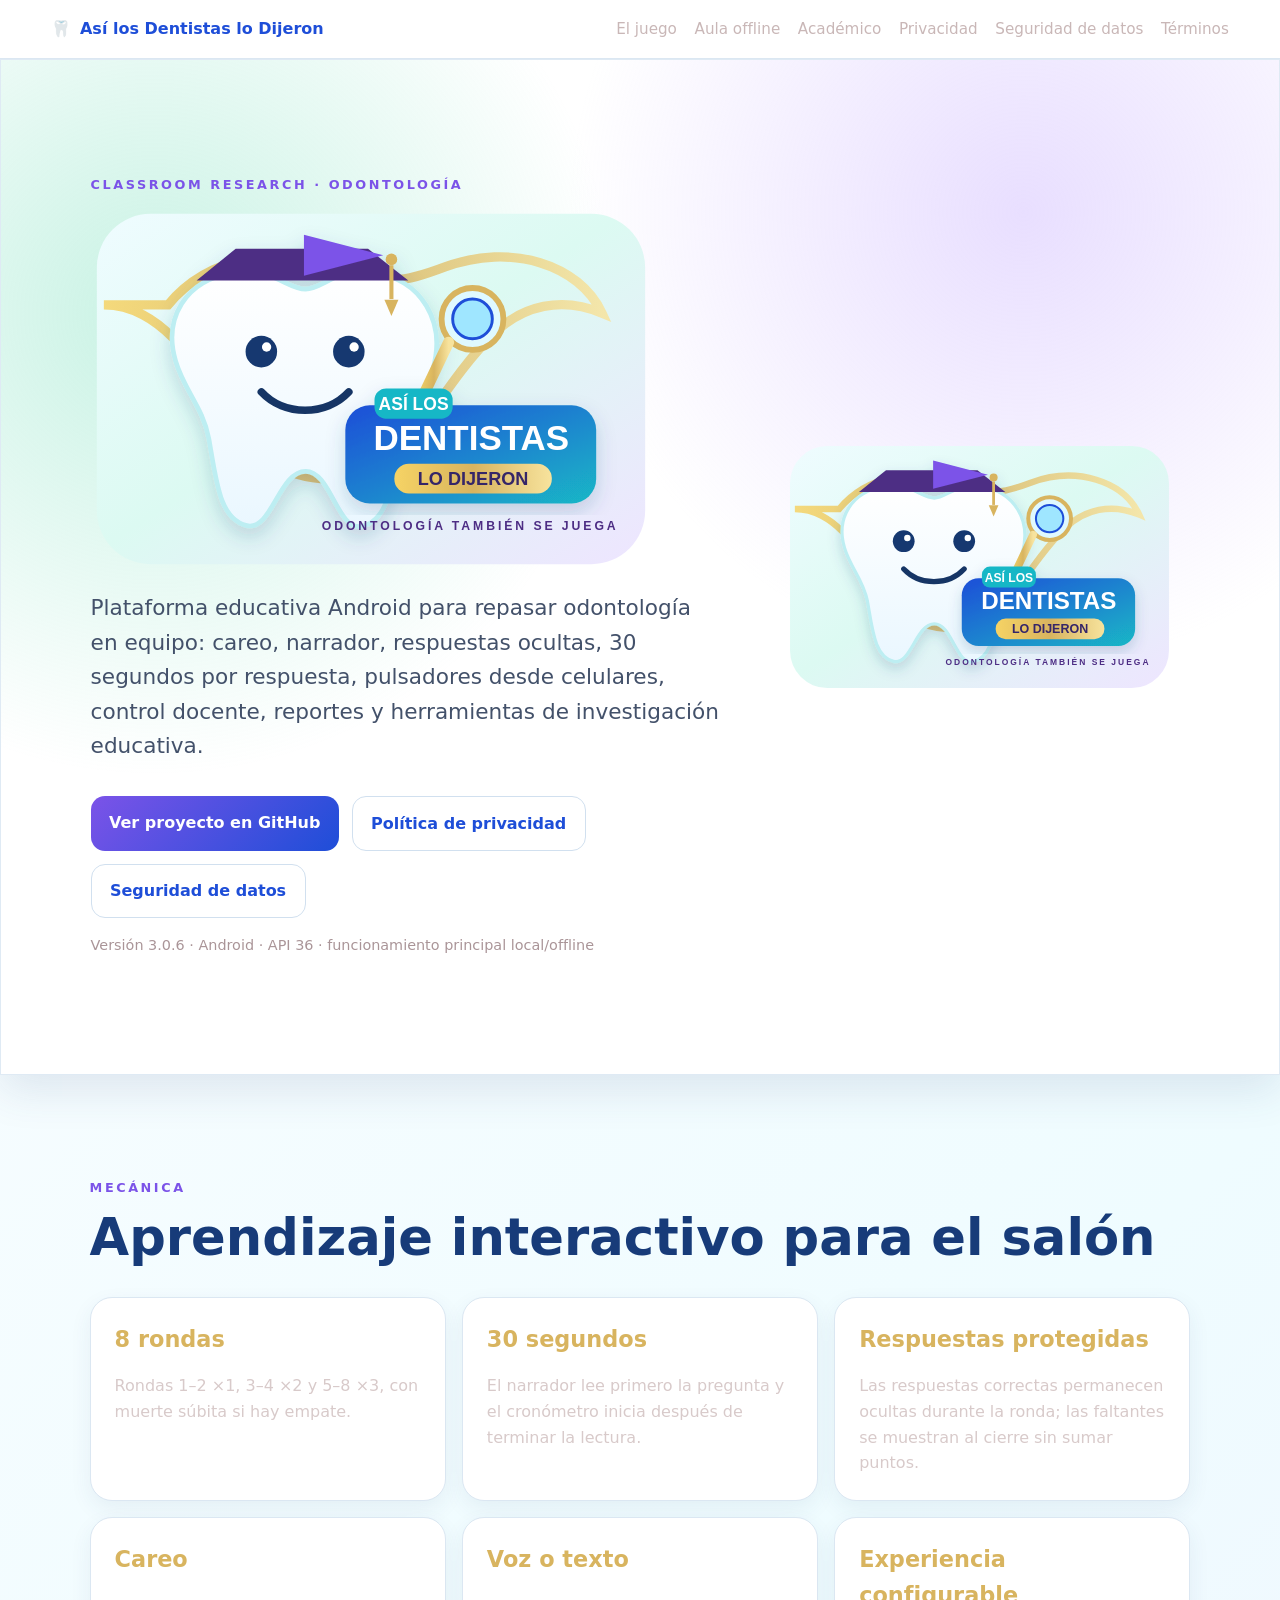
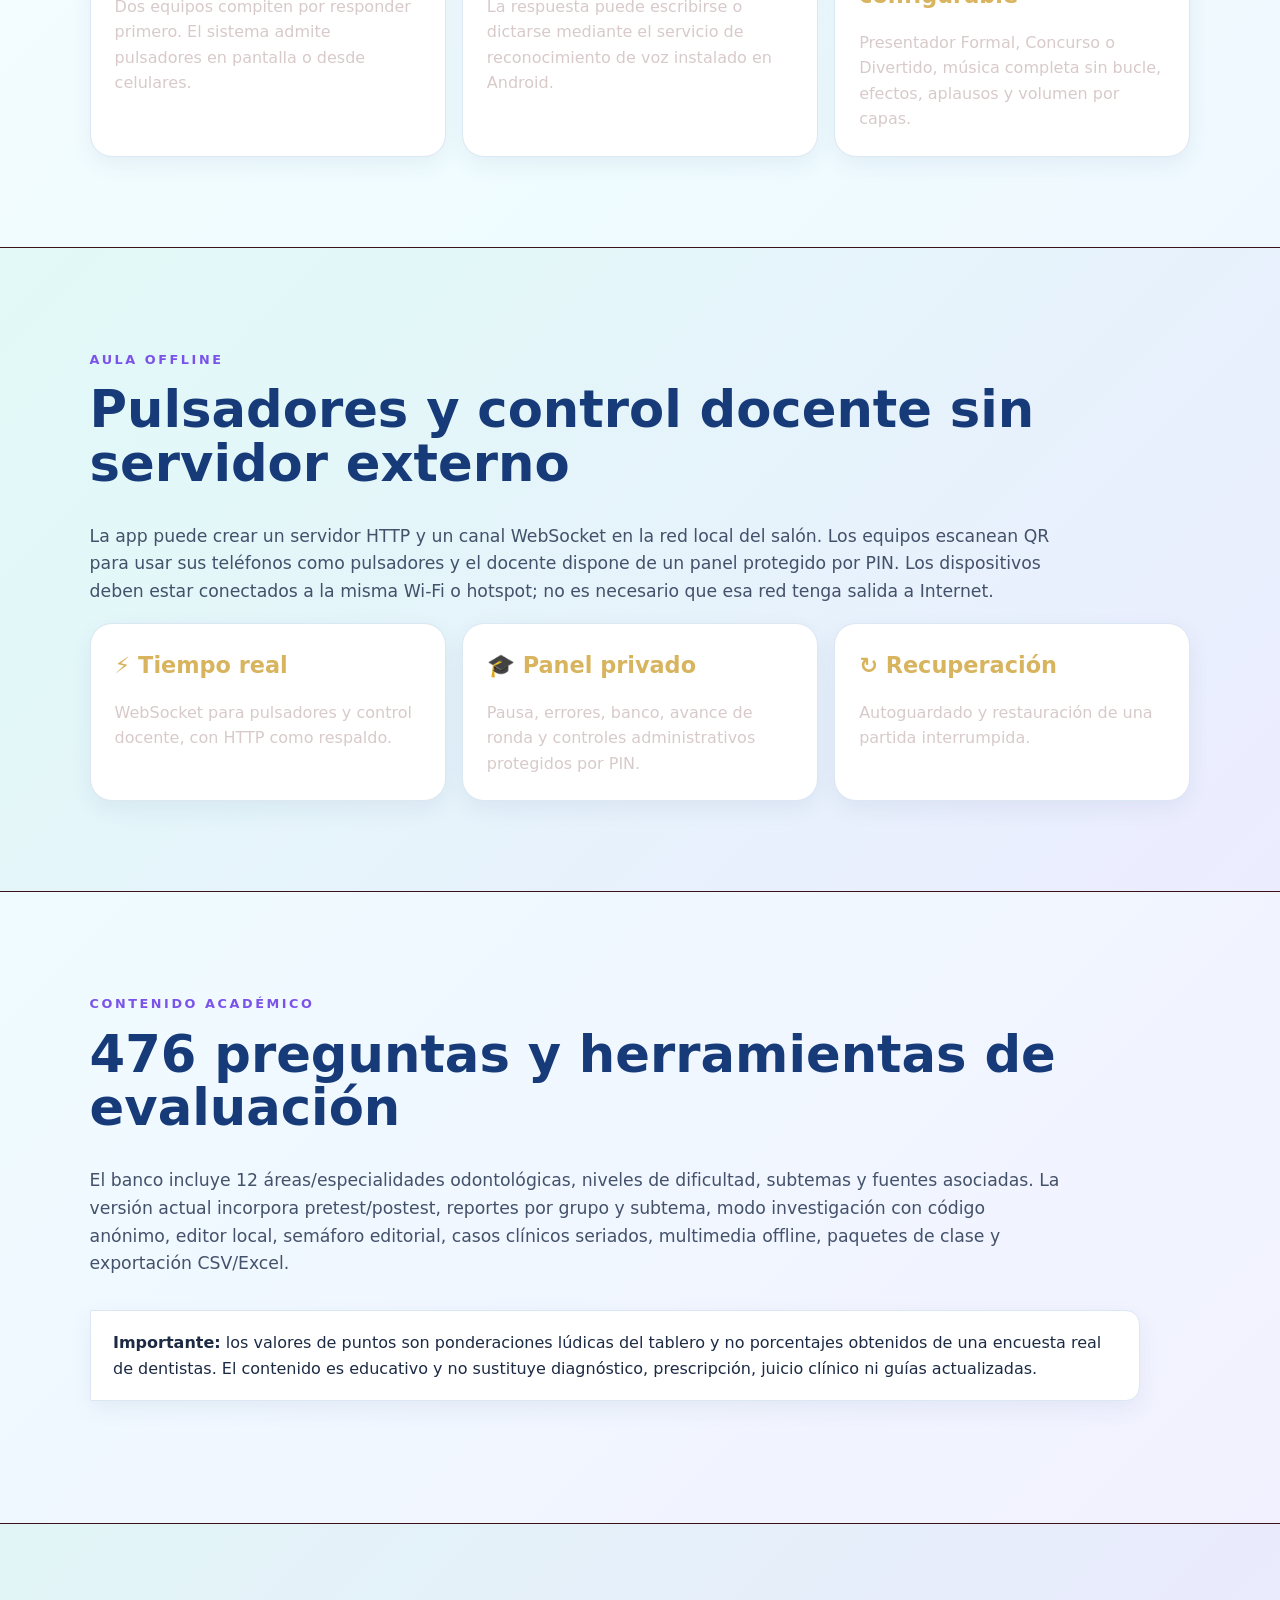
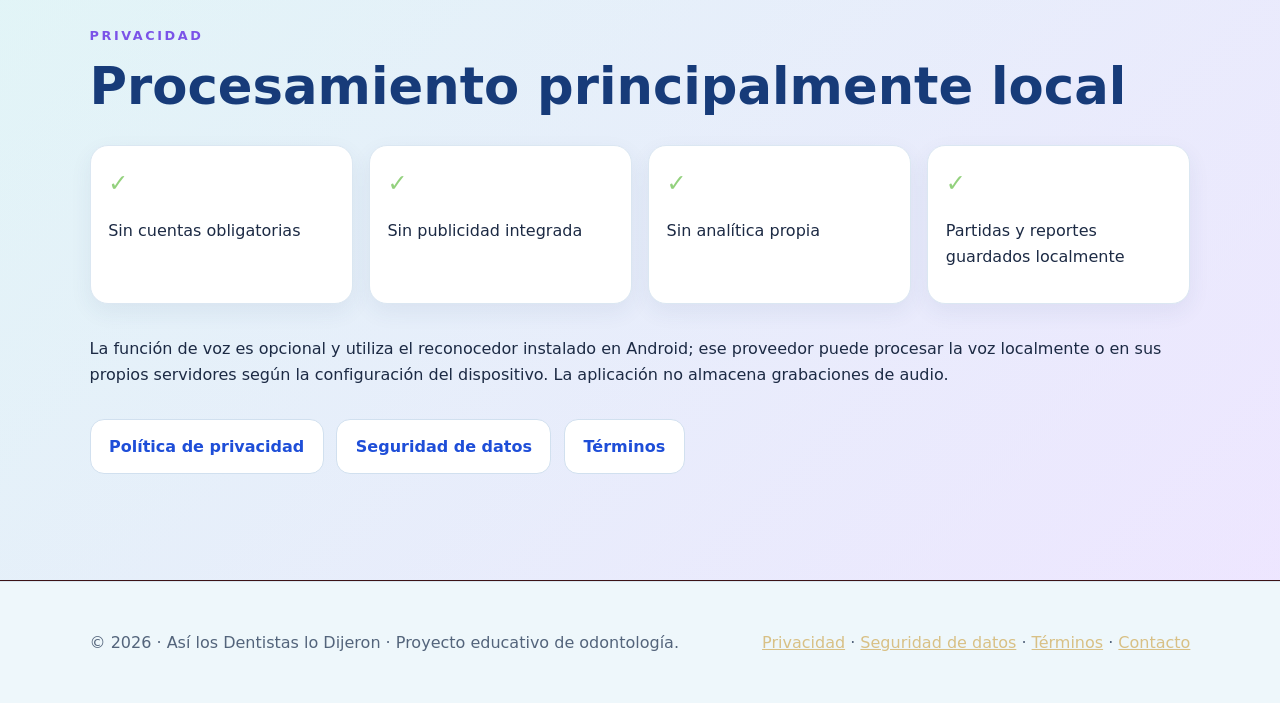
==== docs/index.html @ 207193b0 "Actualiza web a la nueva identidad visual" ====
<!doctype html>
<html lang="es">
<head>
  <meta charset="utf-8">
  <meta name="viewport" content="width=device-width,initial-scale=1">
  <meta name="theme-color" content="#F7FBFF">
  <meta name="description" content="Así los Dentistas lo Dijeron: juego educativo Android de odontología para aula, con careo, pulsadores por celular, voz, reportes y 476 preguntas offline.">
  <title>Así los Dentistas lo Dijeron · Juego educativo de odontología</title>
  <link rel="stylesheet" href="styles.css">
  <link rel="icon" href="brand_logo.svg">
</head>
<body>
<header class="nav">
  <a class="brand" href="./">🦷 <span>Así los Dentistas lo Dijeron</span></a>
  <nav>
    <a href="#juego">El juego</a>
    <a href="#aula">Aula offline</a>
    <a href="#academico">Académico</a>
    <a href="privacy.html">Privacidad</a>
    <a href="data-safety.html">Seguridad de datos</a>
    <a href="terms.html">Términos</a>
  </nav>
</header>
<main>
  <section class="hero">
    <div class="hero-copy">
      <p class="eyebrow">CLASSROOM RESEARCH · ODONTOLOGÍA</p>
      <img src="brand_logo.svg" alt="Así los Dentistas lo Dijeron" style="width:min(560px,92%);height:auto;display:block;margin:0 0 1rem">
      <p class="lead">Plataforma educativa Android para repasar odontología en equipo: careo, narrador, respuestas ocultas, 30 segundos por respuesta, pulsadores desde celulares, control docente, reportes y herramientas de investigación educativa.</p>
      <div class="actions">
        <a class="button primary" href="https://github.com/yomismtz/100-dentistas-dijeron">Ver proyecto en GitHub</a>
        <a class="button" href="privacy.html">Política de privacidad</a>
        <a class="button" href="data-safety.html">Seguridad de datos</a>
      </div>
      <p class="status">Versión 3.0.6 · Android · API 36 · funcionamiento principal local/offline</p>
    </div>
    <div class="hero-art" aria-label="Mascota del juego">
      <img src="brand_logo.svg" alt="Identidad visual de la plataforma" style="width:min(430px,92%);height:auto">
    </div>
  </section>

  <section id="juego" class="section">
    <p class="eyebrow">MECÁNICA</p>
    <h2>Aprendizaje interactivo para el salón</h2>
    <div class="grid three">
      <article class="card"><strong>8 rondas</strong><p>Rondas 1–2 ×1, 3–4 ×2 y 5–8 ×3, con muerte súbita si hay empate.</p></article>
      <article class="card"><strong>30 segundos</strong><p>El narrador lee primero la pregunta y el cronómetro inicia después de terminar la lectura.</p></article>
      <article class="card"><strong>Respuestas protegidas</strong><p>Las respuestas correctas permanecen ocultas durante la ronda; las faltantes se muestran al cierre sin sumar puntos.</p></article>
      <article class="card"><strong>Careo</strong><p>Dos equipos compiten por responder primero. El sistema admite pulsadores en pantalla o desde celulares.</p></article>
      <article class="card"><strong>Voz o texto</strong><p>La respuesta puede escribirse o dictarse mediante el servicio de reconocimiento de voz instalado en Android.</p></article>
      <article class="card"><strong>Experiencia configurable</strong><p>Presentador Formal, Concurso o Divertido, música completa sin bucle, efectos, aplausos y volumen por capas.</p></article>
    </div>
  </section>

  <section id="aula" class="section alt">
    <p class="eyebrow">AULA OFFLINE</p>
    <h2>Pulsadores y control docente sin servidor externo</h2>
    <p class="wide">La app puede crear un servidor HTTP y un canal WebSocket en la red local del salón. Los equipos escanean QR para usar sus teléfonos como pulsadores y el docente dispone de un panel protegido por PIN. Los dispositivos deben estar conectados a la misma Wi‑Fi o hotspot; no es necesario que esa red tenga salida a Internet.</p>
    <div class="grid three">
      <article class="card"><strong>⚡ Tiempo real</strong><p>WebSocket para pulsadores y control docente, con HTTP como respaldo.</p></article>
      <article class="card"><strong>🎓 Panel privado</strong><p>Pausa, errores, banco, avance de ronda y controles administrativos protegidos por PIN.</p></article>
      <article class="card"><strong>↻ Recuperación</strong><p>Autoguardado y restauración de una partida interrumpida.</p></article>
    </div>
  </section>

  <section id="academico" class="section">
    <p class="eyebrow">CONTENIDO ACADÉMICO</p>
    <h2>476 preguntas y herramientas de evaluación</h2>
    <p class="wide">El banco incluye 12 áreas/especialidades odontológicas, niveles de dificultad, subtemas y fuentes asociadas. La versión actual incorpora pretest/postest, reportes por grupo y subtema, modo investigación con código anónimo, editor local, semáforo editorial, casos clínicos seriados, multimedia offline, paquetes de clase y exportación CSV/Excel.</p>
    <div class="notice"><strong>Importante:</strong> los valores de puntos son ponderaciones lúdicas del tablero y no porcentajes obtenidos de una encuesta real de dentistas. El contenido es educativo y no sustituye diagnóstico, prescripción, juicio clínico ni guías actualizadas.</div>
  </section>

  <section class="section alt">
    <p class="eyebrow">PRIVACIDAD</p>
    <h2>Procesamiento principalmente local</h2>
    <div class="privacy-summary">
      <div><span>✓</span><p>Sin cuentas obligatorias</p></div>
      <div><span>✓</span><p>Sin publicidad integrada</p></div>
      <div><span>✓</span><p>Sin analítica propia</p></div>
      <div><span>✓</span><p>Partidas y reportes guardados localmente</p></div>
    </div>
    <p>La función de voz es opcional y utiliza el reconocedor instalado en Android; ese proveedor puede procesar la voz localmente o en sus propios servidores según la configuración del dispositivo. La aplicación no almacena grabaciones de audio.</p>
    <div class="actions"><a class="button" href="privacy.html">Política de privacidad</a><a class="button" href="data-safety.html">Seguridad de datos</a><a class="button" href="terms.html">Términos</a></div>
  </section>
</main>
<footer>
  <p>© 2026 · Así los Dentistas lo Dijeron · Proyecto educativo de odontología.</p>
  <p><a href="privacy.html">Privacidad</a> · <a href="data-safety.html">Seguridad de datos</a> · <a href="terms.html">Términos</a> · <a href="https://github.com/yomismtz/100-dentistas-dijeron/issues">Contacto</a></p>
</footer>
</body>
</html>
---- docs/styles.css ----
:root{--bg:#0b0305;--panel:#180609;--panel2:#22090d;--red:#b7191f;--gold:#e9c16b;--cream:#fff3d0;--muted:#c9b7b7;--line:#5e252c;--green:#93d17d}*{box-sizing:border-box}html{scroll-behavior:smooth}body{margin:0;font-family:Inter,ui-sans-serif,system-ui,-apple-system,BlinkMacSystemFont,"Segoe UI",sans-serif;background:radial-gradient(circle at 70% 10%,#2a080d 0,#0b0305 36%,#080203 100%);color:#fff;line-height:1.6}a{color:inherit}.nav{position:sticky;top:0;z-index:20;display:flex;align-items:center;justify-content:space-between;gap:1rem;padding:1rem clamp(1rem,4vw,4rem);background:#0b0305e8;border-bottom:1px solid #3d151b;backdrop-filter:blur(14px)}.brand{text-decoration:none;font-weight:900;display:flex;gap:.55rem;align-items:center}.nav nav{display:flex;gap:1.1rem;flex-wrap:wrap}.nav nav a{text-decoration:none;color:var(--muted);font-size:.95rem}.nav nav a:hover{color:#fff}.hero{min-height:76vh;display:grid;grid-template-columns:minmax(0,1.2fr) minmax(300px,.8fr);align-items:center;gap:3rem;padding:clamp(3rem,8vw,7rem) clamp(1rem,7vw,7rem)}.eyebrow{font-size:.8rem;font-weight:900;letter-spacing:.2em;color:var(--gold);text-transform:uppercase}.hero h1{font-size:clamp(3.2rem,8vw,7.5rem);line-height:.9;margin:.3rem 0 1.5rem;letter-spacing:-.06em}.hero h1 span{color:var(--gold)}.lead{max-width:760px;font-size:clamp(1.05rem,2vw,1.35rem);color:#e6dcdc}.actions{display:flex;flex-wrap:wrap;gap:.8rem;margin:2rem 0 1rem}.button{display:inline-block;text-decoration:none;border:1px solid #7a3b42;border-radius:999px;padding:.85rem 1.15rem;background:#1b080b;font-weight:800}.button.primary{background:linear-gradient(135deg,#ca1f27,#7f0910);border-color:#ec8b8f}.status{color:#aa9598;font-size:.9rem}.hero-art{display:flex;justify-content:center}.tooth-stage{position:relative;width:min(360px,72vw);aspect-ratio:1;border:3px solid #e8c575;border-radius:36% 36% 44% 44%;background:radial-gradient(circle at 50% 28%,#8b1019 0,#3b090e 42%,#100305 78%);box-shadow:0 0 70px #7b111d99,inset 0 0 35px #f2c36533;display:grid;place-items:center}.tooth{font-size:clamp(8rem,18vw,13rem);filter:drop-shadow(0 12px 15px #000)}.mic{position:absolute;right:12%;bottom:20%;font-size:4rem;transform:rotate(-18deg)}.badge{position:absolute;left:8%;top:8%;width:70px;height:70px;border-radius:50%;display:grid;place-items:center;background:var(--gold);color:#5e080c;font-size:1.6rem;font-weight:950;box-shadow:0 0 18px #f6d98e}.section{padding:clamp(4rem,7vw,7rem) clamp(1rem,7vw,7rem);max-width:1500px;margin:auto}.section.alt{max-width:none;background:#120407;border-block:1px solid #3b1217}.section h2{font-size:clamp(2rem,4vw,4rem);line-height:1.05;margin:.5rem 0 2rem}.grid{display:grid;gap:1rem}.grid.three{grid-template-columns:repeat(3,minmax(0,1fr))}.card{padding:1.5rem;border:1px solid var(--line);border-radius:22px;background:linear-gradient(180deg,#1b070a,#100406);box-shadow:0 16px 40px #0003}.card strong{display:block;color:var(--gold);font-size:1.4rem}.card p{color:#d8caca;margin-bottom:0}.wide{max-width:980px;color:#dfd2d2;font-size:1.08rem}.notice{margin:2rem 0;padding:1.2rem 1.4rem;border-left:4px solid var(--gold);background:#241014;border-radius:0 14px 14px 0;max-width:1050px}.text-link{font-weight:800;color:var(--gold)}.privacy-summary{display:grid;grid-template-columns:repeat(4,minmax(0,1fr));gap:1rem;margin:2rem 0}.privacy-summary div{border:1px solid #31592a;background:#0e180d;border-radius:18px;padding:1.1rem}.privacy-summary span{color:var(--green);font-size:1.5rem;font-weight:900}.policy{max-width:920px;margin:auto;padding:4rem 1.2rem 7rem}.policy h1{font-size:clamp(2.6rem,6vw,5rem);line-height:1}.policy h2{margin-top:2.4rem;color:var(--gold)}.policy p,.policy li{color:#dfd2d2}.policy .meta{color:#a99094}.policy code{background:#2b1115;padding:.15rem .4rem;border-radius:6px}.callout{padding:1rem 1.2rem;background:#231015;border:1px solid #62303a;border-radius:14px}footer{padding:2rem clamp(1rem,7vw,7rem);border-top:1px solid #351017;color:#a99397;display:flex;justify-content:space-between;gap:1rem;flex-wrap:wrap}footer a{color:#d8c085}@media(max-width:900px){.hero{grid-template-columns:1fr}.hero-art{order:-1}.grid.three{grid-template-columns:1fr 1fr}.privacy-summary{grid-template-columns:1fr 1fr}.nav{align-items:flex-start}.nav nav{display:none}}@media(max-width:600px){.grid.three,.privacy-summary{grid-template-columns:1fr}.hero{padding-top:2rem}.tooth-stage{width:240px}.tooth{font-size:8rem}.mic{font-size:2.8rem}.badge{width:58px;height:58px;font-size:1.3rem}}


/* 3.0.6 brand refresh */
:root{--blue:#1E4ED8;--turq:#19B7C6;--mint:#86E3C3;--purple:#7B53E8;--violet:#4D2D84;--lilac:#CDB7FF;--gold:#D8B45F;--ink:#1C2A44;--bg:#F7FBFF}
body{background:linear-gradient(135deg,#fbfdff,#effcff 46%,#f3edff);color:var(--ink)}
.nav{background:rgba(255,255,255,.94)!important;border-bottom:1px solid #dbe7f2!important;backdrop-filter:blur(10px)}
.brand{color:var(--blue)!important}.hero{background:radial-gradient(circle at 80% 15%,rgba(205,183,255,.45),transparent 34%),radial-gradient(circle at 12% 25%,rgba(134,227,195,.45),transparent 34%),#fff!important;border:1px solid #dfeaf4!important;box-shadow:0 16px 40px rgba(48,76,120,.12)!important}
.eyebrow{color:var(--purple)!important}.hero h1,.section h2,.policy h1,.policy h2{color:#173b79!important}
.hero h1 span{color:var(--turq)!important}.lead,.wide,.policy p,.policy li{color:#43516a!important}
.button.primary{background:linear-gradient(135deg,var(--purple),var(--blue))!important;color:#fff!important;border:0!important}
.button{background:#fff!important;color:var(--blue)!important;border:1px solid #d1e0ef!important;border-radius:14px!important}
.card,.notice,.callout,.privacy-summary>div{background:#fff!important;color:var(--ink)!important;border:1px solid #dbe7f2!important;box-shadow:0 8px 22px rgba(44,72,110,.07)!important}
.alt{background:linear-gradient(135deg,rgba(134,227,195,.14),rgba(205,183,255,.14))!important}
footer{background:#eef7fb!important;color:#53647b!important;border-top:1px solid #d9e6ef!important}
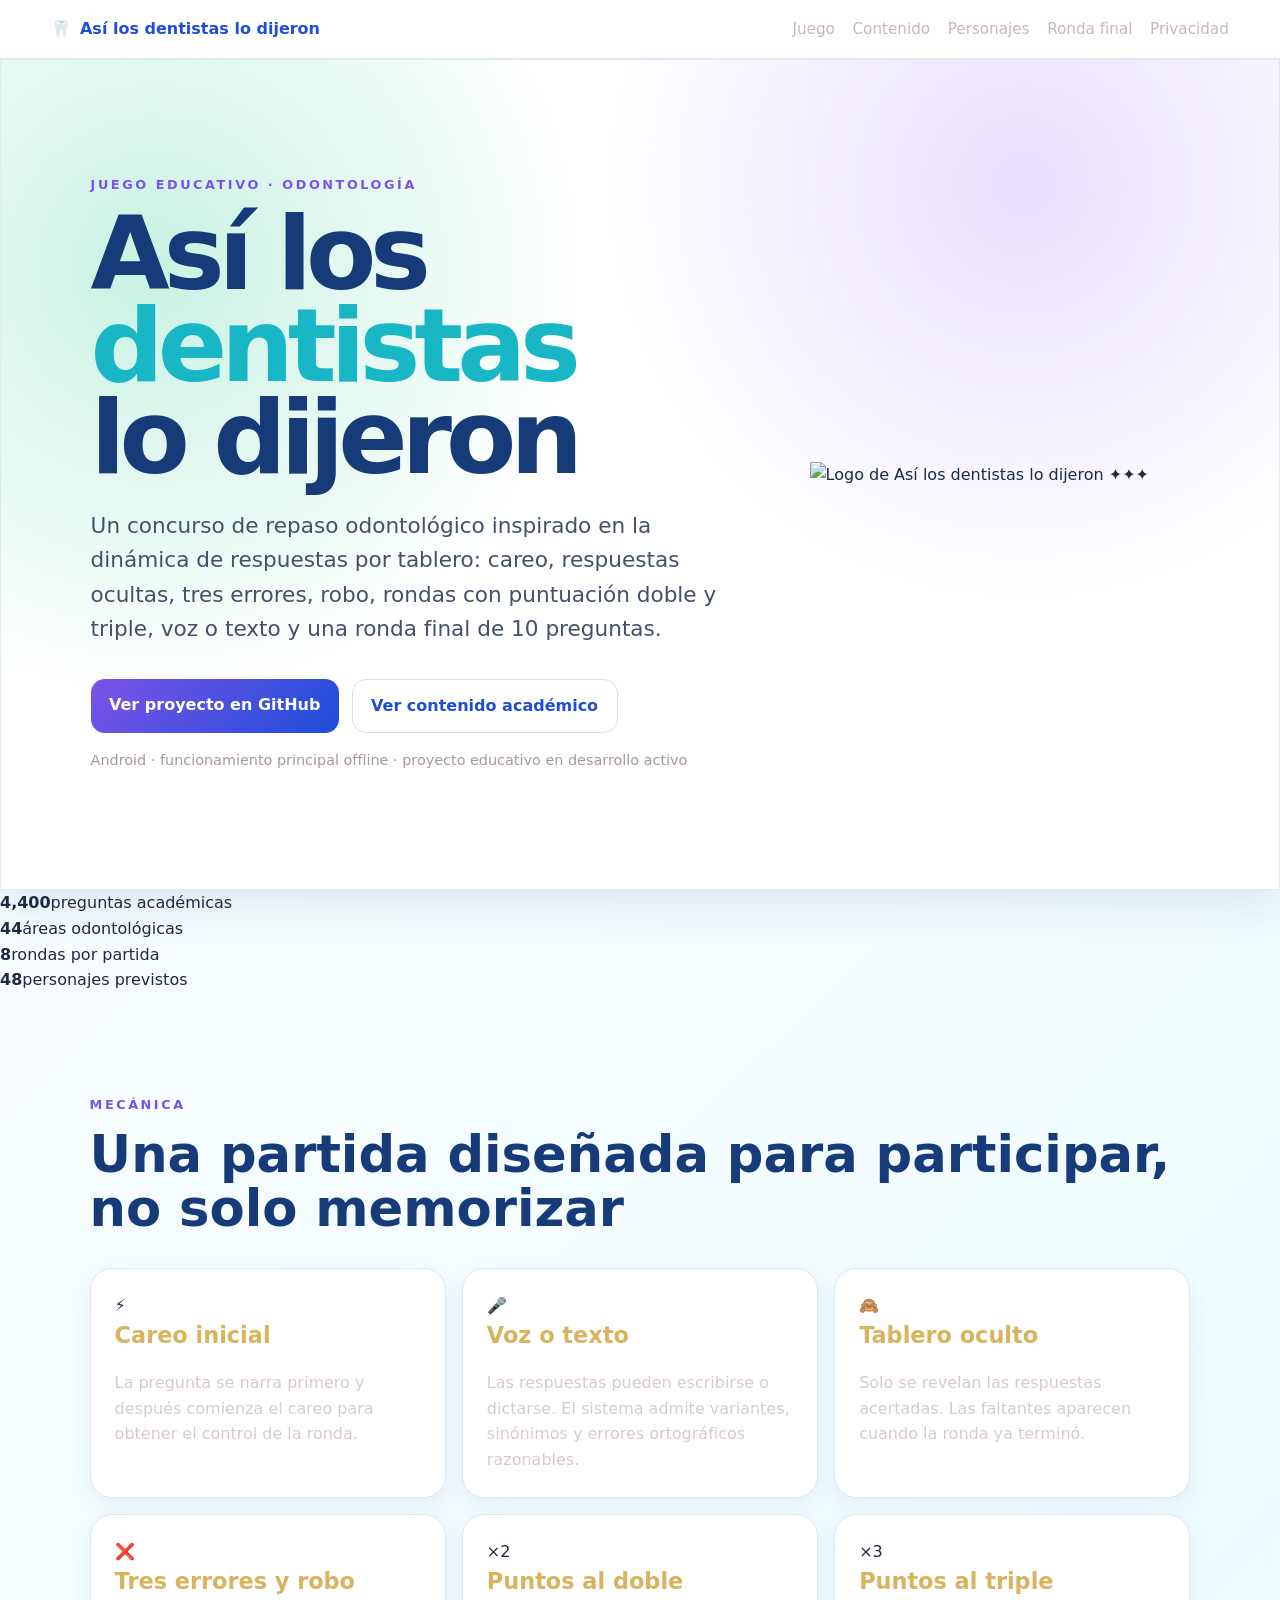
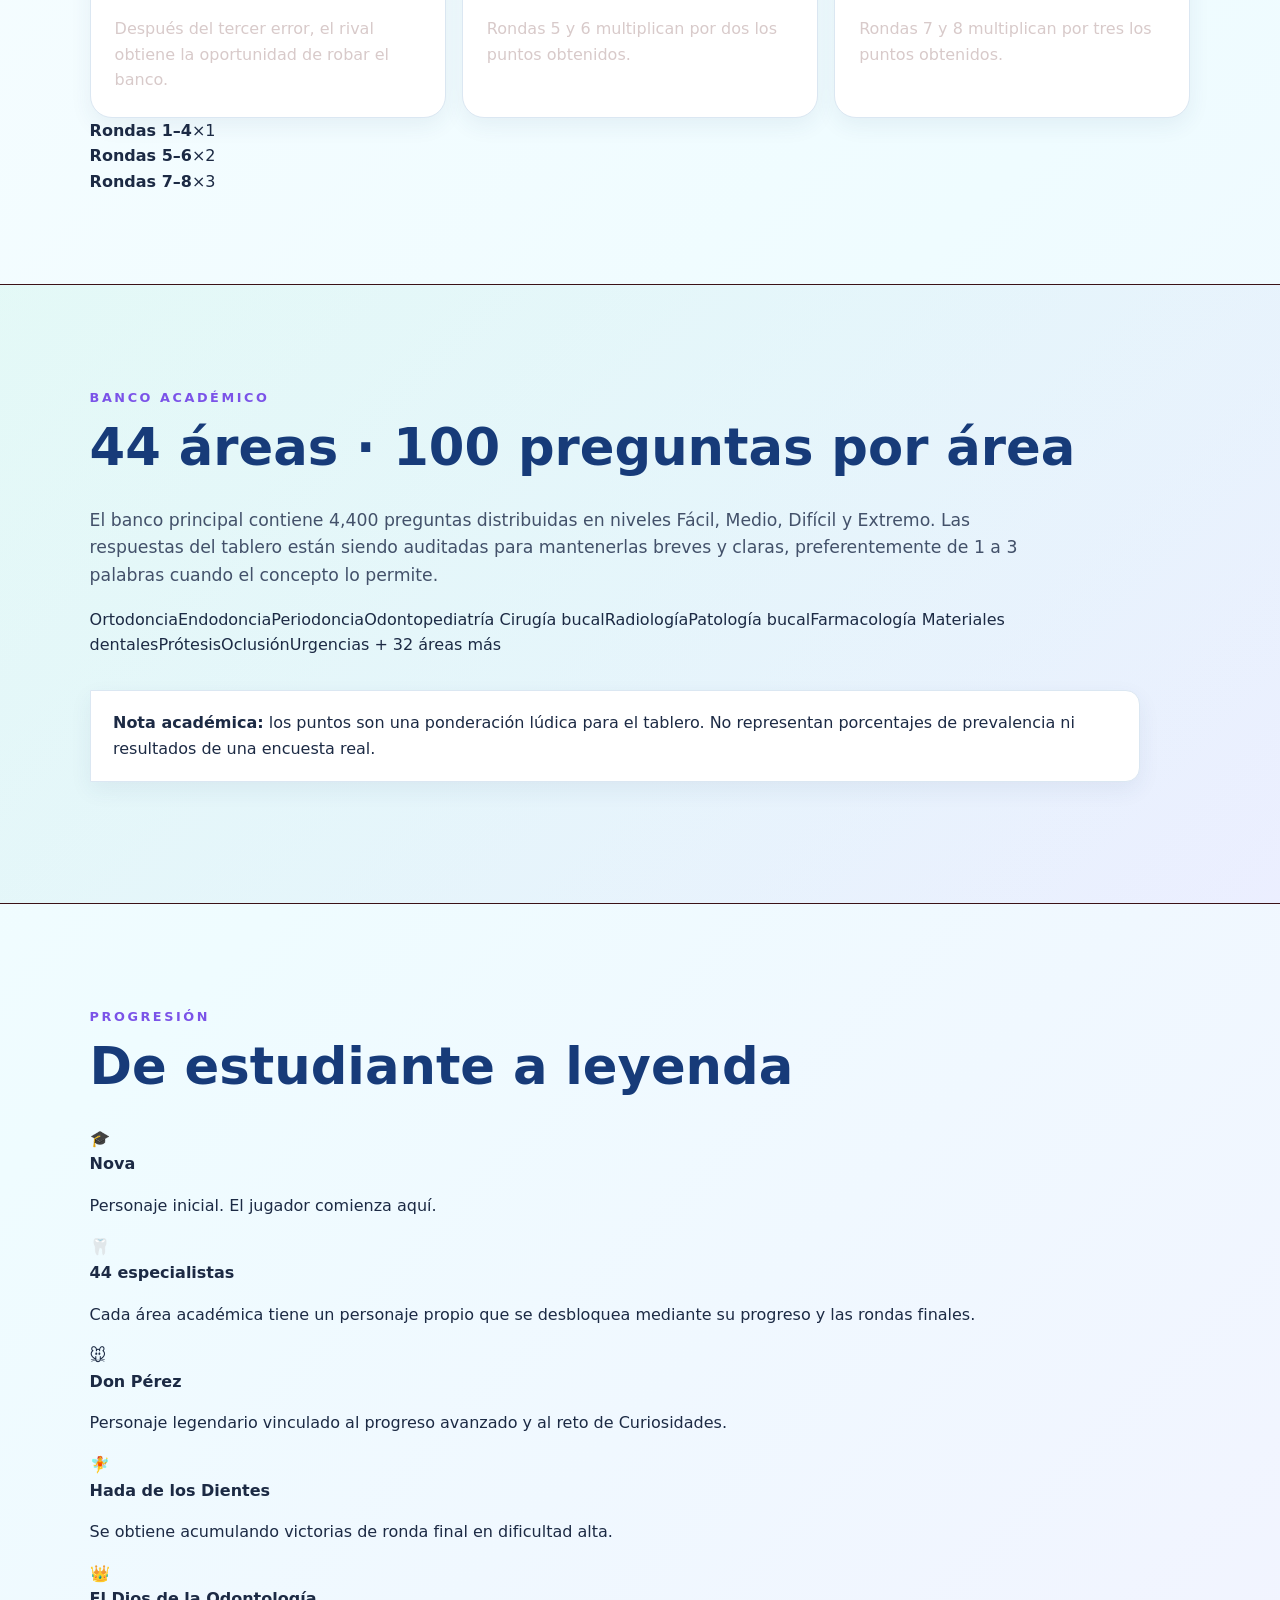
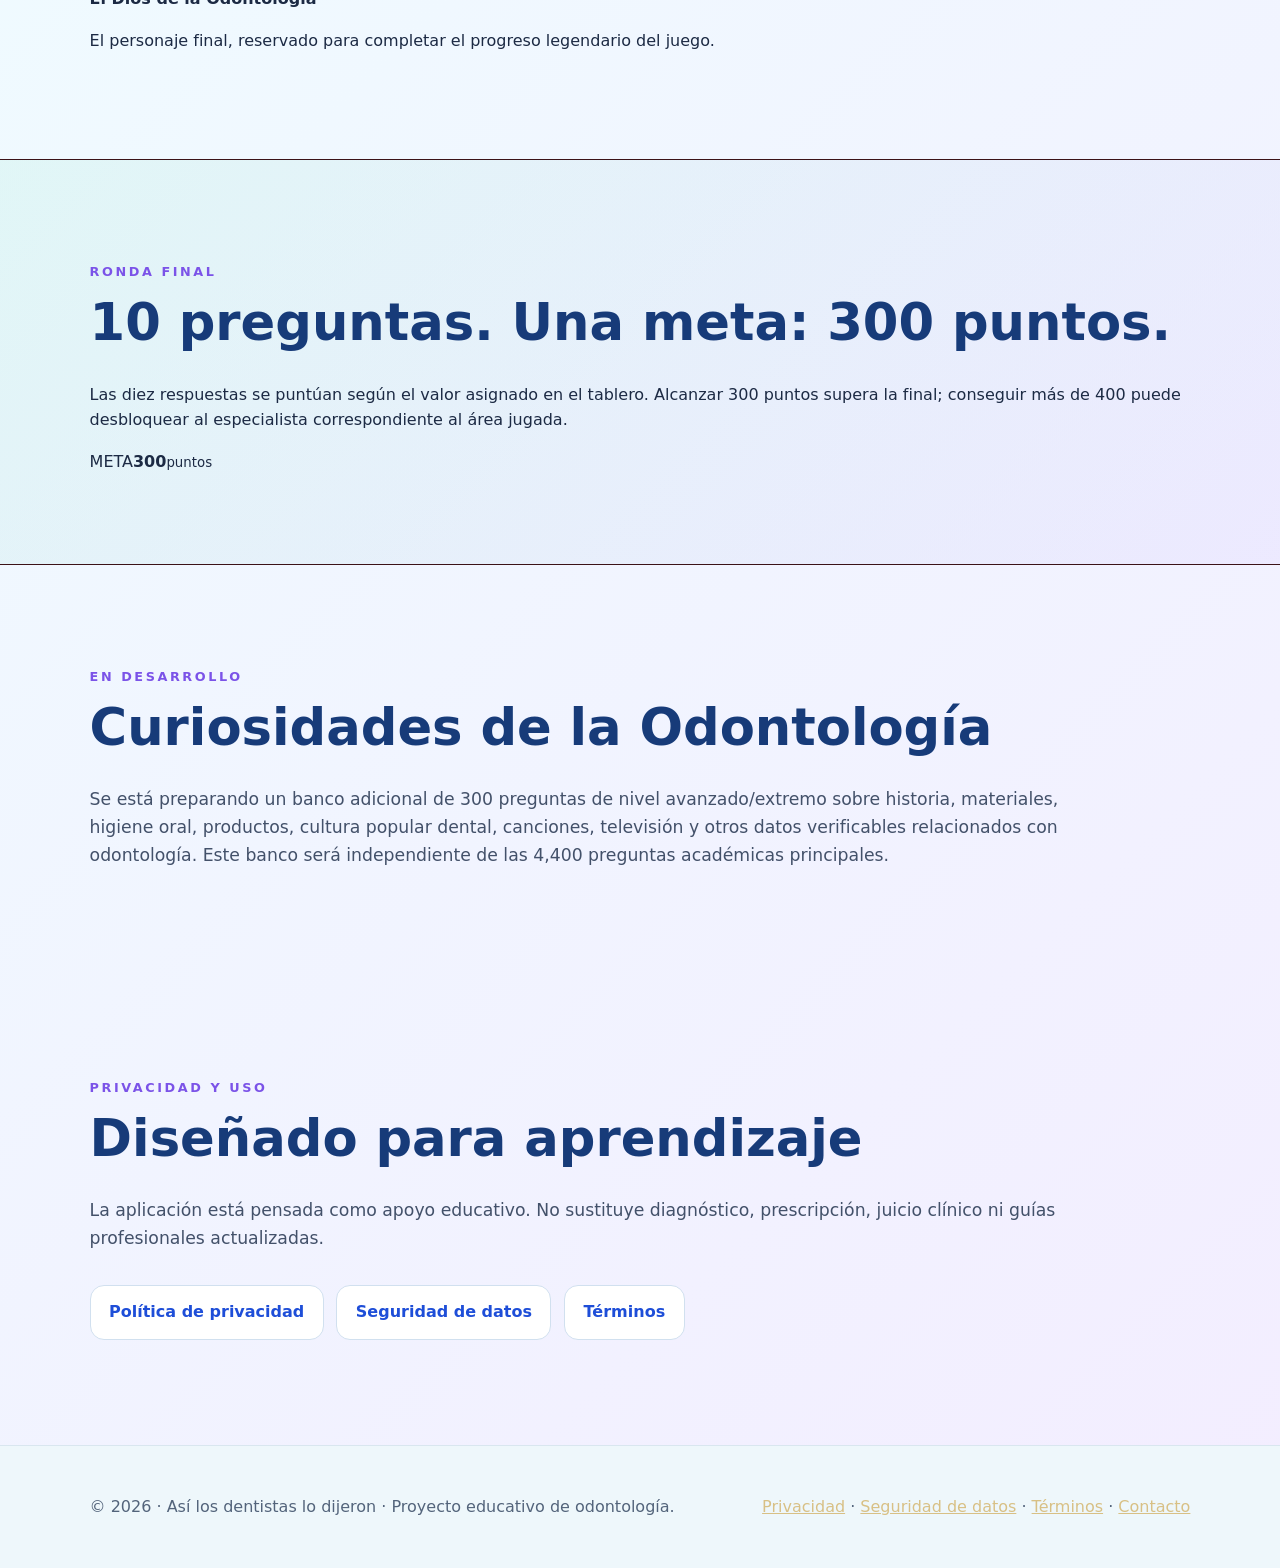
==== commit d172dbec: "Renueva página web con información actual del juego" ====
--- a/docs/index.html
+++ b/docs/index.html
@@ -3,88 +3,125 @@
 <head>
   <meta charset="utf-8">
   <meta name="viewport" content="width=device-width,initial-scale=1">
-  <meta name="theme-color" content="#F7FBFF">
-  <meta name="description" content="Así los Dentistas lo Dijeron: juego educativo Android de odontología para aula, con careo, pulsadores por celular, voz, reportes y 476 preguntas offline.">
-  <title>Así los Dentistas lo Dijeron · Juego educativo de odontología</title>
+  <meta name="theme-color" content="#071a33">
+  <meta name="description" content="Así los dentistas lo dijeron: juego educativo de odontología con 4,400 preguntas académicas, 44 áreas, careo, voz, rondas dobles y triples, ronda final y personajes desbloqueables.">
+  <title>Así los dentistas lo dijeron · Juego educativo de odontología</title>
   <link rel="stylesheet" href="styles.css">
-  <link rel="icon" href="brand_logo.svg">
+  <link rel="icon" href="data:image/svg+xml,<svg xmlns='http://www.w3.org/2000/svg' viewBox='0 0 100 100'><text y='.9em' font-size='90'>🦷</text></svg>">
 </head>
 <body>
 <header class="nav">
-  <a class="brand" href="./">🦷 <span>Así los Dentistas lo Dijeron</span></a>
-  <nav>
-    <a href="#juego">El juego</a>
-    <a href="#aula">Aula offline</a>
-    <a href="#academico">Académico</a>
+  <a class="brand" href="./"><span class="brand-mark">🦷</span><span>Así los dentistas lo dijeron</span></a>
+  <nav aria-label="Navegación principal">
+    <a href="#juego">Juego</a>
+    <a href="#contenido">Contenido</a>
+    <a href="#personajes">Personajes</a>
+    <a href="#final">Ronda final</a>
     <a href="privacy.html">Privacidad</a>
-    <a href="data-safety.html">Seguridad de datos</a>
-    <a href="terms.html">Términos</a>
   </nav>
 </header>
+
 <main>
   <section class="hero">
     <div class="hero-copy">
-      <p class="eyebrow">CLASSROOM RESEARCH · ODONTOLOGÍA</p>
-      <img src="brand_logo.svg" alt="Así los Dentistas lo Dijeron" style="width:min(560px,92%);height:auto;display:block;margin:0 0 1rem">
-      <p class="lead">Plataforma educativa Android para repasar odontología en equipo: careo, narrador, respuestas ocultas, 30 segundos por respuesta, pulsadores desde celulares, control docente, reportes y herramientas de investigación educativa.</p>
+      <p class="eyebrow">JUEGO EDUCATIVO · ODONTOLOGÍA</p>
+      <h1>Así los <span>dentistas</span><br>lo dijeron</h1>
+      <p class="lead">Un concurso de repaso odontológico inspirado en la dinámica de respuestas por tablero: careo, respuestas ocultas, tres errores, robo, rondas con puntuación doble y triple, voz o texto y una ronda final de 10 preguntas.</p>
       <div class="actions">
         <a class="button primary" href="https://github.com/yomismtz/100-dentistas-dijeron">Ver proyecto en GitHub</a>
-        <a class="button" href="privacy.html">Política de privacidad</a>
-        <a class="button" href="data-safety.html">Seguridad de datos</a>
+        <a class="button" href="#contenido">Ver contenido académico</a>
       </div>
-      <p class="status">Versión 3.0.6 · Android · API 36 · funcionamiento principal local/offline</p>
+      <p class="status">Android · funcionamiento principal offline · proyecto educativo en desarrollo activo</p>
     </div>
-    <div class="hero-art" aria-label="Mascota del juego">
-      <img src="brand_logo.svg" alt="Identidad visual de la plataforma" style="width:min(430px,92%);height:auto">
+    <div class="hero-art" aria-label="Identidad visual del juego">
+      <div class="logo-shell">
+        <img src="https://raw.githubusercontent.com/yomismtz/100-dentistas-dijeron/main/app/src/main/assets/logo_app.webp" alt="Logo de Así los dentistas lo dijeron">
+        <span class="spark s1">✦</span><span class="spark s2">✦</span><span class="spark s3">✦</span>
+      </div>
     </div>
+  </section>
+
+  <section class="stats" aria-label="Resumen del juego">
+    <article><strong>4,400</strong><span>preguntas académicas</span></article>
+    <article><strong>44</strong><span>áreas odontológicas</span></article>
+    <article><strong>8</strong><span>rondas por partida</span></article>
+    <article><strong>48</strong><span>personajes previstos</span></article>
   </section>
 
   <section id="juego" class="section">
     <p class="eyebrow">MECÁNICA</p>
-    <h2>Aprendizaje interactivo para el salón</h2>
+    <h2>Una partida diseñada para participar, no solo memorizar</h2>
     <div class="grid three">
-      <article class="card"><strong>8 rondas</strong><p>Rondas 1–2 ×1, 3–4 ×2 y 5–8 ×3, con muerte súbita si hay empate.</p></article>
-      <article class="card"><strong>30 segundos</strong><p>El narrador lee primero la pregunta y el cronómetro inicia después de terminar la lectura.</p></article>
-      <article class="card"><strong>Respuestas protegidas</strong><p>Las respuestas correctas permanecen ocultas durante la ronda; las faltantes se muestran al cierre sin sumar puntos.</p></article>
-      <article class="card"><strong>Careo</strong><p>Dos equipos compiten por responder primero. El sistema admite pulsadores en pantalla o desde celulares.</p></article>
-      <article class="card"><strong>Voz o texto</strong><p>La respuesta puede escribirse o dictarse mediante el servicio de reconocimiento de voz instalado en Android.</p></article>
-      <article class="card"><strong>Experiencia configurable</strong><p>Presentador Formal, Concurso o Divertido, música completa sin bucle, efectos, aplausos y volumen por capas.</p></article>
+      <article class="card"><span class="icon">⚡</span><strong>Careo inicial</strong><p>La pregunta se narra primero y después comienza el careo para obtener el control de la ronda.</p></article>
+      <article class="card"><span class="icon">🎤</span><strong>Voz o texto</strong><p>Las respuestas pueden escribirse o dictarse. El sistema admite variantes, sinónimos y errores ortográficos razonables.</p></article>
+      <article class="card"><span class="icon">🙈</span><strong>Tablero oculto</strong><p>Solo se revelan las respuestas acertadas. Las faltantes aparecen cuando la ronda ya terminó.</p></article>
+      <article class="card"><span class="icon">❌</span><strong>Tres errores y robo</strong><p>Después del tercer error, el rival obtiene la oportunidad de robar el banco.</p></article>
+      <article class="card"><span class="icon">×2</span><strong>Puntos al doble</strong><p>Rondas 5 y 6 multiplican por dos los puntos obtenidos.</p></article>
+      <article class="card"><span class="icon">×3</span><strong>Puntos al triple</strong><p>Rondas 7 y 8 multiplican por tres los puntos obtenidos.</p></article>
+    </div>
+    <div class="rounds">
+      <div><b>Rondas 1–4</b><span>×1</span></div>
+      <div><b>Rondas 5–6</b><span>×2</span></div>
+      <div><b>Rondas 7–8</b><span>×3</span></div>
     </div>
   </section>
 
-  <section id="aula" class="section alt">
-    <p class="eyebrow">AULA OFFLINE</p>
-    <h2>Pulsadores y control docente sin servidor externo</h2>
-    <p class="wide">La app puede crear un servidor HTTP y un canal WebSocket en la red local del salón. Los equipos escanean QR para usar sus teléfonos como pulsadores y el docente dispone de un panel protegido por PIN. Los dispositivos deben estar conectados a la misma Wi‑Fi o hotspot; no es necesario que esa red tenga salida a Internet.</p>
-    <div class="grid three">
-      <article class="card"><strong>⚡ Tiempo real</strong><p>WebSocket para pulsadores y control docente, con HTTP como respaldo.</p></article>
-      <article class="card"><strong>🎓 Panel privado</strong><p>Pausa, errores, banco, avance de ronda y controles administrativos protegidos por PIN.</p></article>
-      <article class="card"><strong>↻ Recuperación</strong><p>Autoguardado y restauración de una partida interrumpida.</p></article>
+  <section id="contenido" class="section alt">
+    <p class="eyebrow">BANCO ACADÉMICO</p>
+    <h2>44 áreas · 100 preguntas por área</h2>
+    <p class="wide">El banco principal contiene 4,400 preguntas distribuidas en niveles Fácil, Medio, Difícil y Extremo. Las respuestas del tablero están siendo auditadas para mantenerlas breves y claras, preferentemente de 1 a 3 palabras cuando el concepto lo permite.</p>
+    <div class="content-pills">
+      <span>Ortodoncia</span><span>Endodoncia</span><span>Periodoncia</span><span>Odontopediatría</span>
+      <span>Cirugía bucal</span><span>Radiología</span><span>Patología bucal</span><span>Farmacología</span>
+      <span>Materiales dentales</span><span>Prótesis</span><span>Oclusión</span><span>Urgencias</span>
+      <span>+ 32 áreas más</span>
+    </div>
+    <div class="notice"><strong>Nota académica:</strong> los puntos son una ponderación lúdica para el tablero. No representan porcentajes de prevalencia ni resultados de una encuesta real.</div>
+  </section>
+
+  <section id="personajes" class="section">
+    <p class="eyebrow">PROGRESIÓN</p>
+    <h2>De estudiante a leyenda</h2>
+    <div class="progress-path">
+      <article><span>🎓</span><div><strong>Nova</strong><p>Personaje inicial. El jugador comienza aquí.</p></div></article>
+      <article><span>🦷</span><div><strong>44 especialistas</strong><p>Cada área académica tiene un personaje propio que se desbloquea mediante su progreso y las rondas finales.</p></div></article>
+      <article><span>🐭</span><div><strong>Don Pérez</strong><p>Personaje legendario vinculado al progreso avanzado y al reto de Curiosidades.</p></div></article>
+      <article><span>🧚</span><div><strong>Hada de los Dientes</strong><p>Se obtiene acumulando victorias de ronda final en dificultad alta.</p></div></article>
+      <article><span>👑</span><div><strong>El Dios de la Odontología</strong><p>El personaje final, reservado para completar el progreso legendario del juego.</p></div></article>
     </div>
   </section>
 
-  <section id="academico" class="section">
-    <p class="eyebrow">CONTENIDO ACADÉMICO</p>
-    <h2>476 preguntas y herramientas de evaluación</h2>
-    <p class="wide">El banco incluye 12 áreas/especialidades odontológicas, niveles de dificultad, subtemas y fuentes asociadas. La versión actual incorpora pretest/postest, reportes por grupo y subtema, modo investigación con código anónimo, editor local, semáforo editorial, casos clínicos seriados, multimedia offline, paquetes de clase y exportación CSV/Excel.</p>
-    <div class="notice"><strong>Importante:</strong> los valores de puntos son ponderaciones lúdicas del tablero y no porcentajes obtenidos de una encuesta real de dentistas. El contenido es educativo y no sustituye diagnóstico, prescripción, juicio clínico ni guías actualizadas.</div>
+  <section id="final" class="section alt">
+    <div class="final-card">
+      <div>
+        <p class="eyebrow">RONDA FINAL</p>
+        <h2>10 preguntas. Una meta: 300 puntos.</h2>
+        <p>Las diez respuestas se puntúan según el valor asignado en el tablero. Alcanzar 300 puntos supera la final; conseguir más de 400 puede desbloquear al especialista correspondiente al área jugada.</p>
+      </div>
+      <div class="score-orb"><span>META</span><strong>300</strong><small>puntos</small></div>
+    </div>
   </section>
 
-  <section class="section alt">
-    <p class="eyebrow">PRIVACIDAD</p>
-    <h2>Procesamiento principalmente local</h2>
-    <div class="privacy-summary">
-      <div><span>✓</span><p>Sin cuentas obligatorias</p></div>
-      <div><span>✓</span><p>Sin publicidad integrada</p></div>
-      <div><span>✓</span><p>Sin analítica propia</p></div>
-      <div><span>✓</span><p>Partidas y reportes guardados localmente</p></div>
+  <section class="section">
+    <p class="eyebrow">EN DESARROLLO</p>
+    <h2>Curiosidades de la Odontología</h2>
+    <p class="wide">Se está preparando un banco adicional de 300 preguntas de nivel avanzado/extremo sobre historia, materiales, higiene oral, productos, cultura popular dental, canciones, televisión y otros datos verificables relacionados con odontología. Este banco será independiente de las 4,400 preguntas académicas principales.</p>
+  </section>
+
+  <section class="section privacy-block">
+    <p class="eyebrow">PRIVACIDAD Y USO</p>
+    <h2>Diseñado para aprendizaje</h2>
+    <p class="wide">La aplicación está pensada como apoyo educativo. No sustituye diagnóstico, prescripción, juicio clínico ni guías profesionales actualizadas.</p>
+    <div class="actions">
+      <a class="button" href="privacy.html">Política de privacidad</a>
+      <a class="button" href="data-safety.html">Seguridad de datos</a>
+      <a class="button" href="terms.html">Términos</a>
     </div>
-    <p>La función de voz es opcional y utiliza el reconocedor instalado en Android; ese proveedor puede procesar la voz localmente o en sus propios servidores según la configuración del dispositivo. La aplicación no almacena grabaciones de audio.</p>
-    <div class="actions"><a class="button" href="privacy.html">Política de privacidad</a><a class="button" href="data-safety.html">Seguridad de datos</a><a class="button" href="terms.html">Términos</a></div>
   </section>
 </main>
+
 <footer>
-  <p>© 2026 · Así los Dentistas lo Dijeron · Proyecto educativo de odontología.</p>
+  <p>© 2026 · Así los dentistas lo dijeron · Proyecto educativo de odontología.</p>
   <p><a href="privacy.html">Privacidad</a> · <a href="data-safety.html">Seguridad de datos</a> · <a href="terms.html">Términos</a> · <a href="https://github.com/yomismtz/100-dentistas-dijeron/issues">Contacto</a></p>
 </footer>
 </body>
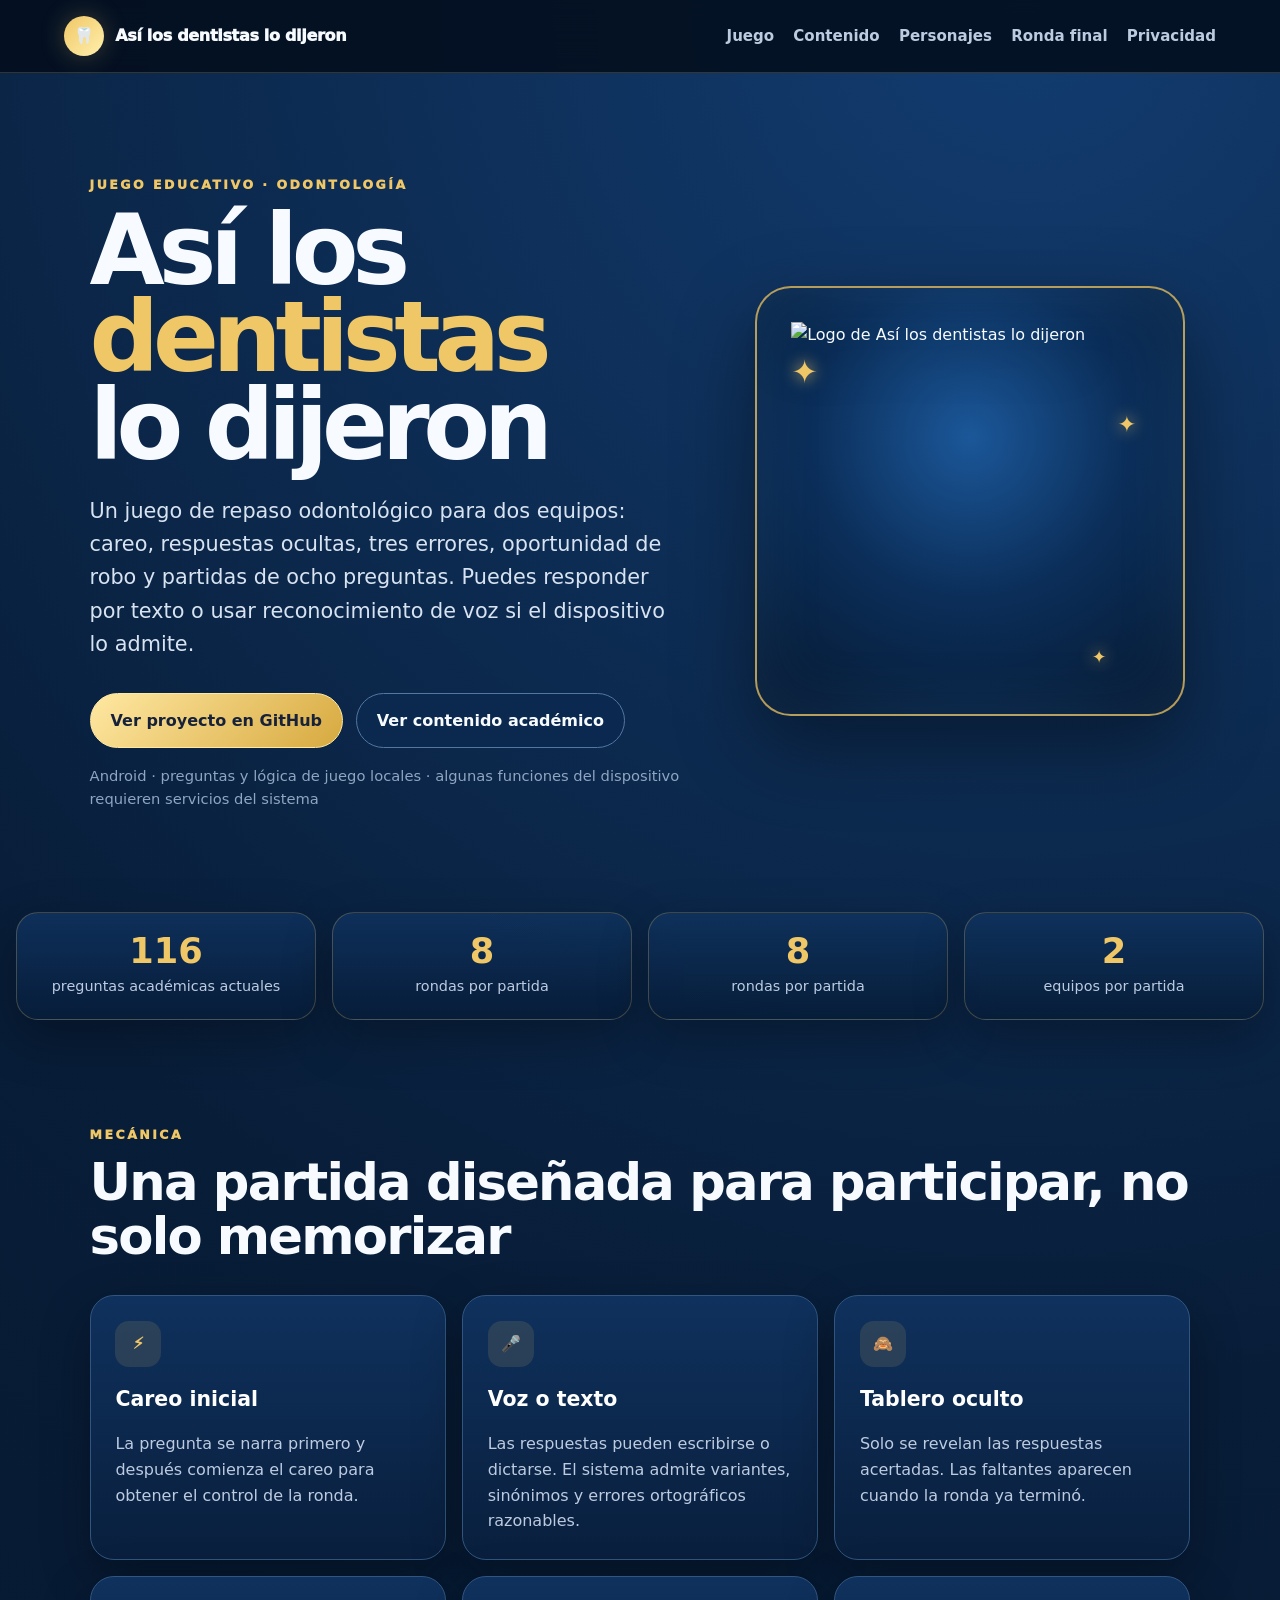
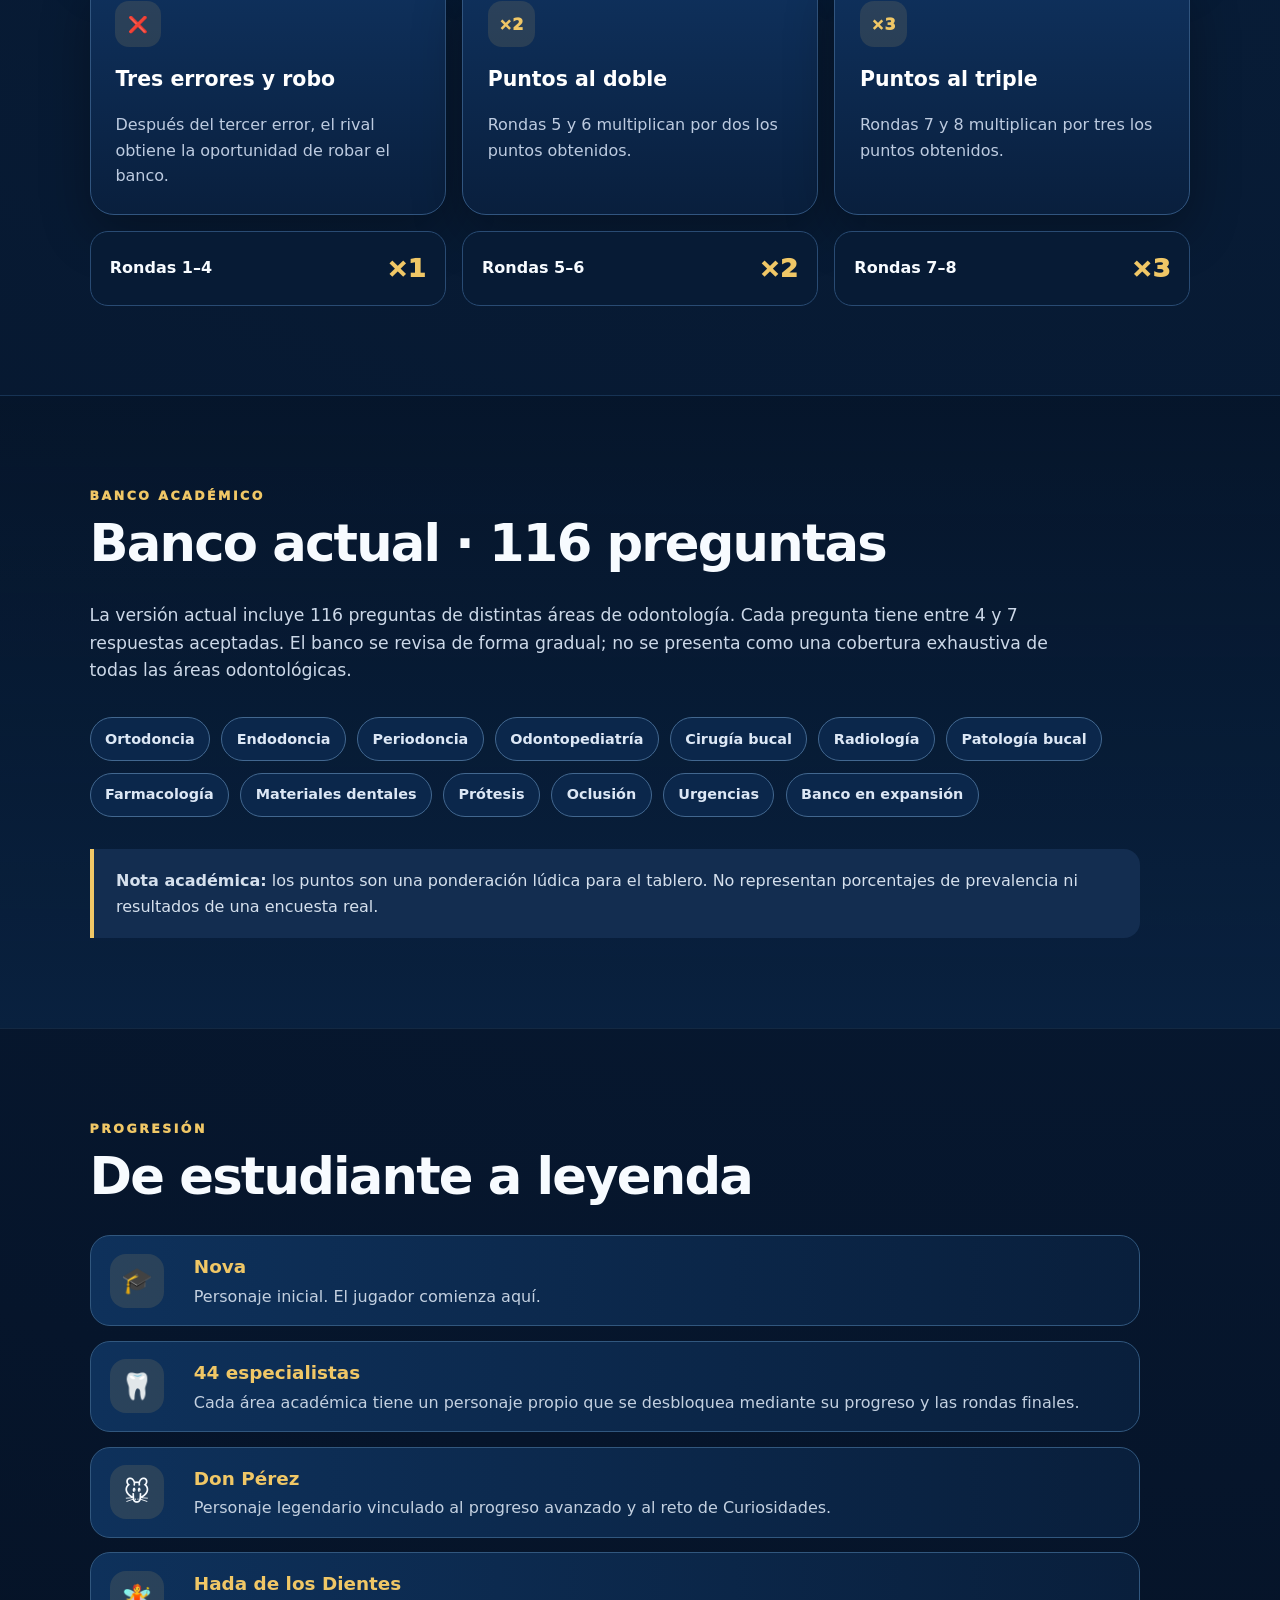
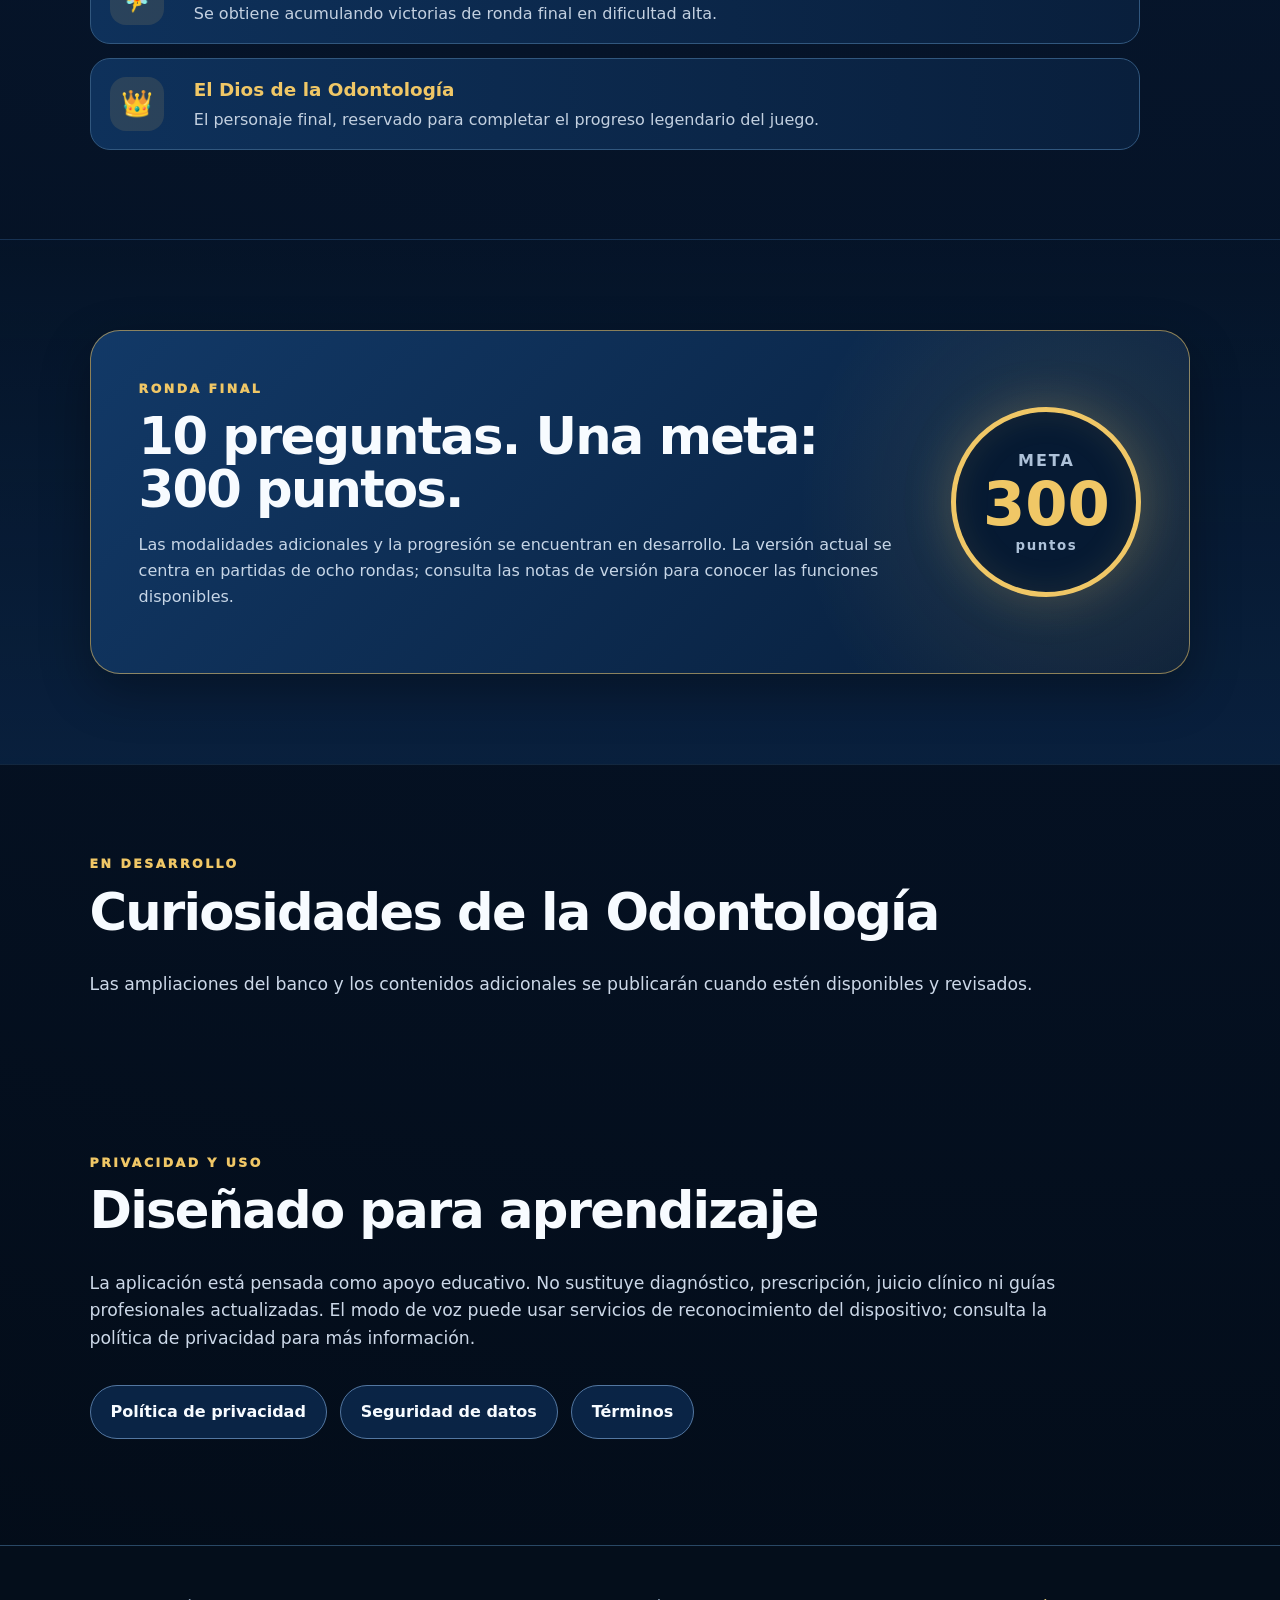
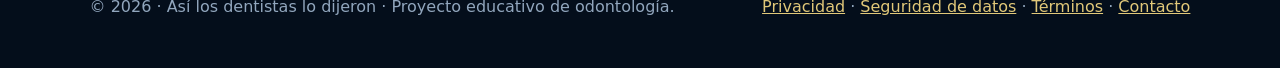
==== commit 583df3fa: "Actualizar web con funciones actuales del juego" ====
--- a/docs/index.html
+++ b/docs/index.html
@@ -4,7 +4,7 @@
   <meta charset="utf-8">
   <meta name="viewport" content="width=device-width,initial-scale=1">
   <meta name="theme-color" content="#071a33">
-  <meta name="description" content="Así los dentistas lo dijeron: juego educativo de odontología con 4,400 preguntas académicas, 44 áreas, careo, voz, rondas dobles y triples, ronda final y personajes desbloqueables.">
+  <meta name="description" content="Así los dentistas lo dijeron: juego educativo de odontología con 116 preguntas, partidas de ocho rondas, careo y respuestas por texto o voz.">
   <title>Así los dentistas lo dijeron · Juego educativo de odontología</title>
   <link rel="stylesheet" href="styles.css">
   <link rel="icon" href="data:image/svg+xml,<svg xmlns='http://www.w3.org/2000/svg' viewBox='0 0 100 100'><text y='.9em' font-size='90'>🦷</text></svg>">
@@ -26,12 +26,12 @@
     <div class="hero-copy">
       <p class="eyebrow">JUEGO EDUCATIVO · ODONTOLOGÍA</p>
       <h1>Así los <span>dentistas</span><br>lo dijeron</h1>
-      <p class="lead">Un concurso de repaso odontológico inspirado en la dinámica de respuestas por tablero: careo, respuestas ocultas, tres errores, robo, rondas con puntuación doble y triple, voz o texto y una ronda final de 10 preguntas.</p>
+      <p class="lead">Un juego de repaso odontológico para dos equipos: careo, respuestas ocultas, tres errores, oportunidad de robo y partidas de ocho preguntas. Puedes responder por texto o usar reconocimiento de voz si el dispositivo lo admite.</p>
       <div class="actions">
         <a class="button primary" href="https://github.com/yomismtz/100-dentistas-dijeron">Ver proyecto en GitHub</a>
         <a class="button" href="#contenido">Ver contenido académico</a>
       </div>
-      <p class="status">Android · funcionamiento principal offline · proyecto educativo en desarrollo activo</p>
+      <p class="status">Android · preguntas y lógica de juego locales · algunas funciones del dispositivo requieren servicios del sistema</p>
     </div>
     <div class="hero-art" aria-label="Identidad visual del juego">
       <div class="logo-shell">
@@ -42,10 +42,10 @@
   </section>
 
   <section class="stats" aria-label="Resumen del juego">
-    <article><strong>4,400</strong><span>preguntas académicas</span></article>
-    <article><strong>44</strong><span>áreas odontológicas</span></article>
+    <article><strong>116</strong><span>preguntas académicas actuales</span></article>
     <article><strong>8</strong><span>rondas por partida</span></article>
-    <article><strong>48</strong><span>personajes previstos</span></article>
+    <article><strong>8</strong><span>rondas por partida</span></article>
+    <article><strong>2</strong><span>equipos por partida</span></article>
   </section>
 
   <section id="juego" class="section">
@@ -68,13 +68,13 @@
 
   <section id="contenido" class="section alt">
     <p class="eyebrow">BANCO ACADÉMICO</p>
-    <h2>44 áreas · 100 preguntas por área</h2>
-    <p class="wide">El banco principal contiene 4,400 preguntas distribuidas en niveles Fácil, Medio, Difícil y Extremo. Las respuestas del tablero están siendo auditadas para mantenerlas breves y claras, preferentemente de 1 a 3 palabras cuando el concepto lo permite.</p>
+    <h2>Banco actual · 116 preguntas</h2>
+    <p class="wide">La versión actual incluye 116 preguntas de distintas áreas de odontología. Cada pregunta tiene entre 4 y 7 respuestas aceptadas. El banco se revisa de forma gradual; no se presenta como una cobertura exhaustiva de todas las áreas odontológicas.</p>
     <div class="content-pills">
       <span>Ortodoncia</span><span>Endodoncia</span><span>Periodoncia</span><span>Odontopediatría</span>
       <span>Cirugía bucal</span><span>Radiología</span><span>Patología bucal</span><span>Farmacología</span>
       <span>Materiales dentales</span><span>Prótesis</span><span>Oclusión</span><span>Urgencias</span>
-      <span>+ 32 áreas más</span>
+      <span>Banco en expansión</span>
     </div>
     <div class="notice"><strong>Nota académica:</strong> los puntos son una ponderación lúdica para el tablero. No representan porcentajes de prevalencia ni resultados de una encuesta real.</div>
   </section>
@@ -96,7 +96,7 @@
       <div>
         <p class="eyebrow">RONDA FINAL</p>
         <h2>10 preguntas. Una meta: 300 puntos.</h2>
-        <p>Las diez respuestas se puntúan según el valor asignado en el tablero. Alcanzar 300 puntos supera la final; conseguir más de 400 puede desbloquear al especialista correspondiente al área jugada.</p>
+        <p>Las modalidades adicionales y la progresión se encuentran en desarrollo. La versión actual se centra en partidas de ocho rondas; consulta las notas de versión para conocer las funciones disponibles.</p>
       </div>
       <div class="score-orb"><span>META</span><strong>300</strong><small>puntos</small></div>
     </div>
@@ -105,13 +105,13 @@
   <section class="section">
     <p class="eyebrow">EN DESARROLLO</p>
     <h2>Curiosidades de la Odontología</h2>
-    <p class="wide">Se está preparando un banco adicional de 300 preguntas de nivel avanzado/extremo sobre historia, materiales, higiene oral, productos, cultura popular dental, canciones, televisión y otros datos verificables relacionados con odontología. Este banco será independiente de las 4,400 preguntas académicas principales.</p>
+    <p class="wide">Las ampliaciones del banco y los contenidos adicionales se publicarán cuando estén disponibles y revisados.</p>
   </section>
 
   <section class="section privacy-block">
     <p class="eyebrow">PRIVACIDAD Y USO</p>
     <h2>Diseñado para aprendizaje</h2>
-    <p class="wide">La aplicación está pensada como apoyo educativo. No sustituye diagnóstico, prescripción, juicio clínico ni guías profesionales actualizadas.</p>
+    <p class="wide">La aplicación está pensada como apoyo educativo. No sustituye diagnóstico, prescripción, juicio clínico ni guías profesionales actualizadas. El modo de voz puede usar servicios de reconocimiento del dispositivo; consulta la política de privacidad para más información.</p>
     <div class="actions">
       <a class="button" href="privacy.html">Política de privacidad</a>
       <a class="button" href="data-safety.html">Seguridad de datos</a>
--- a/docs/styles.css
+++ b/docs/styles.css
@@ -1,15 +1,6 @@
-:root{--bg:#0b0305;--panel:#180609;--panel2:#22090d;--red:#b7191f;--gold:#e9c16b;--cream:#fff3d0;--muted:#c9b7b7;--line:#5e252c;--green:#93d17d}*{box-sizing:border-box}html{scroll-behavior:smooth}body{margin:0;font-family:Inter,ui-sans-serif,system-ui,-apple-system,BlinkMacSystemFont,"Segoe UI",sans-serif;background:radial-gradient(circle at 70% 10%,#2a080d 0,#0b0305 36%,#080203 100%);color:#fff;line-height:1.6}a{color:inherit}.nav{position:sticky;top:0;z-index:20;display:flex;align-items:center;justify-content:space-between;gap:1rem;padding:1rem clamp(1rem,4vw,4rem);background:#0b0305e8;border-bottom:1px solid #3d151b;backdrop-filter:blur(14px)}.brand{text-decoration:none;font-weight:900;display:flex;gap:.55rem;align-items:center}.nav nav{display:flex;gap:1.1rem;flex-wrap:wrap}.nav nav a{text-decoration:none;color:var(--muted);font-size:.95rem}.nav nav a:hover{color:#fff}.hero{min-height:76vh;display:grid;grid-template-columns:minmax(0,1.2fr) minmax(300px,.8fr);align-items:center;gap:3rem;padding:clamp(3rem,8vw,7rem) clamp(1rem,7vw,7rem)}.eyebrow{font-size:.8rem;font-weight:900;letter-spacing:.2em;color:var(--gold);text-transform:uppercase}.hero h1{font-size:clamp(3.2rem,8vw,7.5rem);line-height:.9;margin:.3rem 0 1.5rem;letter-spacing:-.06em}.hero h1 span{color:var(--gold)}.lead{max-width:760px;font-size:clamp(1.05rem,2vw,1.35rem);color:#e6dcdc}.actions{display:flex;flex-wrap:wrap;gap:.8rem;margin:2rem 0 1rem}.button{display:inline-block;text-decoration:none;border:1px solid #7a3b42;border-radius:999px;padding:.85rem 1.15rem;background:#1b080b;font-weight:800}.button.primary{background:linear-gradient(135deg,#ca1f27,#7f0910);border-color:#ec8b8f}.status{color:#aa9598;font-size:.9rem}.hero-art{display:flex;justify-content:center}.tooth-stage{position:relative;width:min(360px,72vw);aspect-ratio:1;border:3px solid #e8c575;border-radius:36% 36% 44% 44%;background:radial-gradient(circle at 50% 28%,#8b1019 0,#3b090e 42%,#100305 78%);box-shadow:0 0 70px #7b111d99,inset 0 0 35px #f2c36533;display:grid;place-items:center}.tooth{font-size:clamp(8rem,18vw,13rem);filter:drop-shadow(0 12px 15px #000)}.mic{position:absolute;right:12%;bottom:20%;font-size:4rem;transform:rotate(-18deg)}.badge{position:absolute;left:8%;top:8%;width:70px;height:70px;border-radius:50%;display:grid;place-items:center;background:var(--gold);color:#5e080c;font-size:1.6rem;font-weight:950;box-shadow:0 0 18px #f6d98e}.section{padding:clamp(4rem,7vw,7rem) clamp(1rem,7vw,7rem);max-width:1500px;margin:auto}.section.alt{max-width:none;background:#120407;border-block:1px solid #3b1217}.section h2{font-size:clamp(2rem,4vw,4rem);line-height:1.05;margin:.5rem 0 2rem}.grid{display:grid;gap:1rem}.grid.three{grid-template-columns:repeat(3,minmax(0,1fr))}.card{padding:1.5rem;border:1px solid var(--line);border-radius:22px;background:linear-gradient(180deg,#1b070a,#100406);box-shadow:0 16px 40px #0003}.card strong{display:block;color:var(--gold);font-size:1.4rem}.card p{color:#d8caca;margin-bottom:0}.wide{max-width:980px;color:#dfd2d2;font-size:1.08rem}.notice{margin:2rem 0;padding:1.2rem 1.4rem;border-left:4px solid var(--gold);background:#241014;border-radius:0 14px 14px 0;max-width:1050px}.text-link{font-weight:800;color:var(--gold)}.privacy-summary{display:grid;grid-template-columns:repeat(4,minmax(0,1fr));gap:1rem;margin:2rem 0}.privacy-summary div{border:1px solid #31592a;background:#0e180d;border-radius:18px;padding:1.1rem}.privacy-summary span{color:var(--green);font-size:1.5rem;font-weight:900}.policy{max-width:920px;margin:auto;padding:4rem 1.2rem 7rem}.policy h1{font-size:clamp(2.6rem,6vw,5rem);line-height:1}.policy h2{margin-top:2.4rem;color:var(--gold)}.policy p,.policy li{color:#dfd2d2}.policy .meta{color:#a99094}.policy code{background:#2b1115;padding:.15rem .4rem;border-radius:6px}.callout{padding:1rem 1.2rem;background:#231015;border:1px solid #62303a;border-radius:14px}footer{padding:2rem clamp(1rem,7vw,7rem);border-top:1px solid #351017;color:#a99397;display:flex;justify-content:space-between;gap:1rem;flex-wrap:wrap}footer a{color:#d8c085}@media(max-width:900px){.hero{grid-template-columns:1fr}.hero-art{order:-1}.grid.three{grid-template-columns:1fr 1fr}.privacy-summary{grid-template-columns:1fr 1fr}.nav{align-items:flex-start}.nav nav{display:none}}@media(max-width:600px){.grid.three,.privacy-summary{grid-template-columns:1fr}.hero{padding-top:2rem}.tooth-stage{width:240px}.tooth{font-size:8rem}.mic{font-size:2.8rem}.badge{width:58px;height:58px;font-size:1.3rem}}
-
-
-/* 3.0.6 brand refresh */
-:root{--blue:#1E4ED8;--turq:#19B7C6;--mint:#86E3C3;--purple:#7B53E8;--violet:#4D2D84;--lilac:#CDB7FF;--gold:#D8B45F;--ink:#1C2A44;--bg:#F7FBFF}
-body{background:linear-gradient(135deg,#fbfdff,#effcff 46%,#f3edff);color:var(--ink)}
-.nav{background:rgba(255,255,255,.94)!important;border-bottom:1px solid #dbe7f2!important;backdrop-filter:blur(10px)}
-.brand{color:var(--blue)!important}.hero{background:radial-gradient(circle at 80% 15%,rgba(205,183,255,.45),transparent 34%),radial-gradient(circle at 12% 25%,rgba(134,227,195,.45),transparent 34%),#fff!important;border:1px solid #dfeaf4!important;box-shadow:0 16px 40px rgba(48,76,120,.12)!important}
-.eyebrow{color:var(--purple)!important}.hero h1,.section h2,.policy h1,.policy h2{color:#173b79!important}
-.hero h1 span{color:var(--turq)!important}.lead,.wide,.policy p,.policy li{color:#43516a!important}
-.button.primary{background:linear-gradient(135deg,var(--purple),var(--blue))!important;color:#fff!important;border:0!important}
-.button{background:#fff!important;color:var(--blue)!important;border:1px solid #d1e0ef!important;border-radius:14px!important}
-.card,.notice,.callout,.privacy-summary>div{background:#fff!important;color:var(--ink)!important;border:1px solid #dbe7f2!important;box-shadow:0 8px 22px rgba(44,72,110,.07)!important}
-.alt{background:linear-gradient(135deg,rgba(134,227,195,.14),rgba(205,183,255,.14))!important}
-footer{background:#eef7fb!important;color:#53647b!important;border-top:1px solid #d9e6ef!important}
+:root{
+  --bg:#06152b;--bg2:#0a2243;--panel:#0d2c55;--panel2:#102f59;--gold:#f0c766;
+  --gold2:#d7a93f;--text:#f7fbff;--muted:#bdcbe0;--line:#31557f;--sky:#64b7ff;
+  --green:#69d6a0;--shadow:0 18px 50px rgba(0,0,0,.3)
+}
+*{box-sizing:border-box}html{scroll-behavior:smooth}body{margin:0;font-family:Inter,ui-sans-serif,system-ui,-apple-system,BlinkMacSystemFont,"Segoe UI",sans-serif;background:radial-gradient(circle at 80% 0,#123c70 0,#081d38 28%,var(--bg) 62%,#030c18 100%);color:var(--text);line-height:1.6}a{color:inherit}.nav{position:sticky;top:0;z-index:30;display:flex;align-items:center;justify-content:space-between;gap:1.5rem;padding:1rem clamp(1rem,5vw,5rem);background:rgba(4,15,31,.9);border-bottom:1px solid rgba(240,199,102,.2);backdrop-filter:blur(16px)}.brand{text-decoration:none;font-weight:950;display:flex;align-items:center;gap:.7rem;letter-spacing:-.02em}.brand-mark{display:grid;place-items:center;width:40px;height:40px;border-radius:50%;background:linear-gradient(135deg,var(--gold),#fff0ad);box-shadow:0 0 24px rgba(240,199,102,.25)}.nav nav{display:flex;gap:1.2rem;align-items:center;flex-wrap:wrap}.nav nav a{text-decoration:none;color:var(--muted);font-size:.94rem;font-weight:700}.nav nav a:hover{color:var(--gold)}.hero{min-height:76vh;display:grid;grid-template-columns:minmax(0,1.15fr) minmax(280px,.85fr);align-items:center;gap:4rem;padding:clamp(3rem,8vw,7rem) clamp(1rem,7vw,7rem)}.eyebrow{margin:0 0 .7rem;color:var(--gold);font-size:.78rem;font-weight:950;letter-spacing:.2em;text-transform:uppercase}.hero h1{font-size:clamp(3.3rem,7.6vw,7.2rem);line-height:.9;letter-spacing:-.065em;margin:.25rem 0 1.6rem;max-width:900px}.hero h1 span{color:var(--gold)}.lead{max-width:820px;color:#d8e3f1;font-size:clamp(1.05rem,1.8vw,1.3rem)}.actions{display:flex;flex-wrap:wrap;gap:.8rem;margin:2rem 0 1rem}.button{display:inline-flex;align-items:center;justify-content:center;text-decoration:none;border:1px solid #5377a1;border-radius:999px;padding:.85rem 1.25rem;background:rgba(12,42,80,.8);font-weight:850;transition:.2s transform,.2s border-color,.2s background}.button:hover{transform:translateY(-2px);border-color:var(--gold)}.button.primary{color:#17223a;background:linear-gradient(135deg,#ffe8a2,var(--gold2));border-color:#ffe8a2}.status{color:#8fa6c2;font-size:.92rem}.hero-art{display:flex;justify-content:center}.logo-shell{position:relative;width:min(430px,80vw);aspect-ratio:1;display:grid;place-items:center;border-radius:36px;background:radial-gradient(circle at 50% 35%,#1b5799 0,#0b2e59 46%,#06172d 100%);border:2px solid rgba(240,199,102,.75);box-shadow:0 28px 80px rgba(0,0,0,.4),inset 0 0 70px rgba(100,183,255,.12)}.logo-shell img{width:84%;height:84%;object-fit:contain;filter:drop-shadow(0 18px 25px rgba(0,0,0,.35))}.spark{position:absolute;color:var(--gold);font-size:2rem;filter:drop-shadow(0 0 8px var(--gold))}.s1{left:8%;top:14%}.s2{right:11%;top:28%;font-size:1.4rem}.s3{right:18%;bottom:10%;font-size:1.1rem}.stats{max-width:1280px;margin:-1rem auto 1rem;padding:0 1rem;display:grid;grid-template-columns:repeat(4,1fr);gap:1rem}.stats article{padding:1.25rem;border:1px solid rgba(240,199,102,.25);border-radius:22px;background:linear-gradient(180deg,rgba(15,49,92,.95),rgba(7,29,57,.95));box-shadow:var(--shadow);text-align:center}.stats strong{display:block;color:var(--gold);font-size:2.2rem;line-height:1}.stats span{display:block;color:var(--muted);font-size:.9rem;margin-top:.45rem}.section{padding:clamp(4.5rem,7vw,7rem) clamp(1rem,7vw,7rem);max-width:1500px;margin:auto}.section.alt{max-width:none;background:linear-gradient(180deg,rgba(5,20,40,.72),rgba(9,34,65,.88));border-block:1px solid rgba(95,141,190,.16)}.section h2{font-size:clamp(2rem,4vw,4rem);line-height:1.04;letter-spacing:-.035em;margin:.35rem 0 2rem}.wide{max-width:1000px;color:#ccd8e8;font-size:1.08rem}.grid{display:grid;gap:1rem}.grid.three{grid-template-columns:repeat(3,minmax(0,1fr))}.card{padding:1.55rem;border:1px solid var(--line);border-radius:24px;background:linear-gradient(180deg,#0f315d,#091f3d);box-shadow:var(--shadow)}.card .icon{display:inline-grid;place-items:center;min-width:46px;height:46px;padding:0 .7rem;border-radius:14px;background:rgba(240,199,102,.12);color:var(--gold);font-weight:950;margin-bottom:1rem}.card strong{display:block;font-size:1.28rem;color:#fff}.card p{margin-bottom:0;color:#bdcbe0}.rounds{display:grid;grid-template-columns:repeat(3,1fr);gap:1rem;margin-top:1rem}.rounds div{display:flex;align-items:center;justify-content:space-between;padding:1rem 1.2rem;border-radius:18px;background:#071b35;border:1px solid #294b73}.rounds span{font-size:1.6rem;color:var(--gold);font-weight:950}.content-pills{display:flex;gap:.7rem;flex-wrap:wrap;margin:2rem 0}.content-pills span{border:1px solid #42678f;background:#0b274b;border-radius:999px;padding:.6rem .9rem;color:#dce7f5;font-weight:750;font-size:.9rem}.notice{max-width:1050px;margin:2rem 0 0;padding:1.2rem 1.4rem;border-left:4px solid var(--gold);background:#132d50;border-radius:0 16px 16px 0;color:#d5e0ed}.progress-path{display:grid;gap:.9rem;max-width:1050px}.progress-path article{display:grid;grid-template-columns:68px 1fr;gap:1rem;align-items:center;padding:1rem 1.2rem;border:1px solid #31577e;border-radius:20px;background:linear-gradient(90deg,#0e315b,#091f3c)}.progress-path article>span{display:grid;place-items:center;width:54px;height:54px;border-radius:16px;background:rgba(240,199,102,.12);font-size:1.6rem}.progress-path strong{font-size:1.15rem;color:var(--gold)}.progress-path p{margin:.15rem 0 0;color:#c3d0e0}.final-card{display:grid;grid-template-columns:1fr auto;gap:2rem;align-items:center;max-width:1120px;margin:auto;padding:clamp(1.6rem,4vw,3rem);border:1px solid rgba(240,199,102,.55);border-radius:30px;background:radial-gradient(circle at 90% 50%,rgba(240,199,102,.13),transparent 28%),linear-gradient(135deg,#123967,#071d39);box-shadow:var(--shadow)}.final-card h2{margin-bottom:1rem}.final-card p:not(.eyebrow){color:#c7d6e7;max-width:760px}.score-orb{width:190px;height:190px;border-radius:50%;display:grid;place-content:center;text-align:center;border:5px solid var(--gold);background:#061a33;box-shadow:0 0 50px rgba(240,199,102,.22),inset 0 0 35px rgba(240,199,102,.1)}.score-orb span,.score-orb small{color:#aec2d9;font-weight:800;letter-spacing:.12em}.score-orb strong{font-size:3.8rem;line-height:1;color:var(--gold)}.privacy-block{padding-top:3rem}.policy{max-width:920px;margin:auto;padding:4rem 1.2rem 7rem}.policy h1{font-size:clamp(2.6rem,6vw,5rem);line-height:1}.policy h2{margin-top:2.4rem;color:var(--gold)}.policy p,.policy li{color:#d0dceb}.policy .meta{color:#93a8c1}.policy code{background:#102b4d;padding:.15rem .4rem;border-radius:6px}.callout{padding:1rem 1.2rem;background:#102c4f;border:1px solid #42688f;border-radius:14px}footer{padding:2rem clamp(1rem,7vw,7rem);border-top:1px solid #294865;color:#91a6bd;display:flex;justify-content:space-between;gap:1rem;flex-wrap:wrap;background:#040e1b}footer a{color:#e1c879}@media(max-width:1000px){.hero{grid-template-columns:1fr}.hero-art{order:-1}.logo-shell{width:min(340px,76vw)}.grid.three{grid-template-columns:1fr 1fr}.nav nav{display:none}.stats{grid-template-columns:1fr 1fr}}@media(max-width:650px){.hero{padding-top:2rem;gap:2rem}.hero h1{font-size:clamp(3rem,16vw,5.5rem)}.grid.three,.rounds,.stats{grid-template-columns:1fr}.final-card{grid-template-columns:1fr}.score-orb{width:150px;height:150px;margin:auto}.score-orb strong{font-size:3rem}.brand span:last-child{font-size:.9rem}.progress-path article{grid-template-columns:54px 1fr;padding:.9rem}.progress-path article>span{width:44px;height:44px}.section{padding-inline:1rem}}
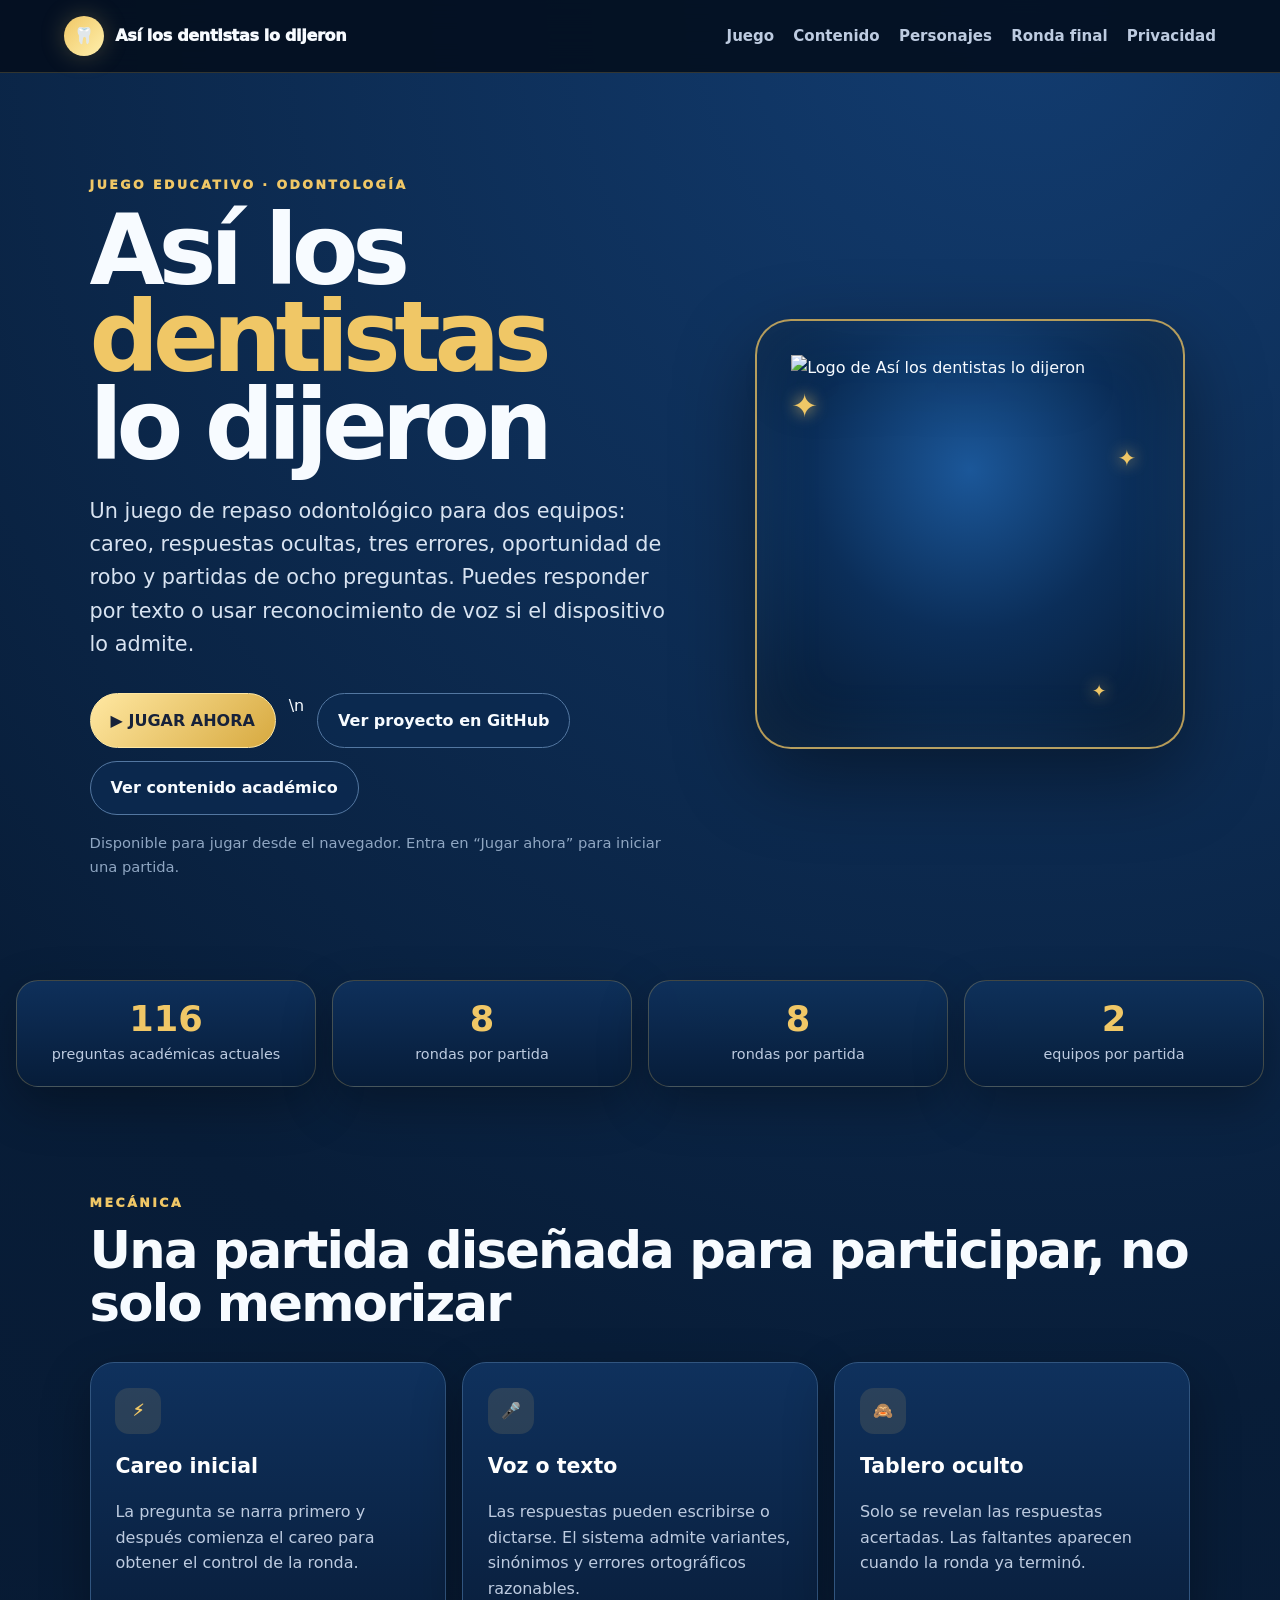
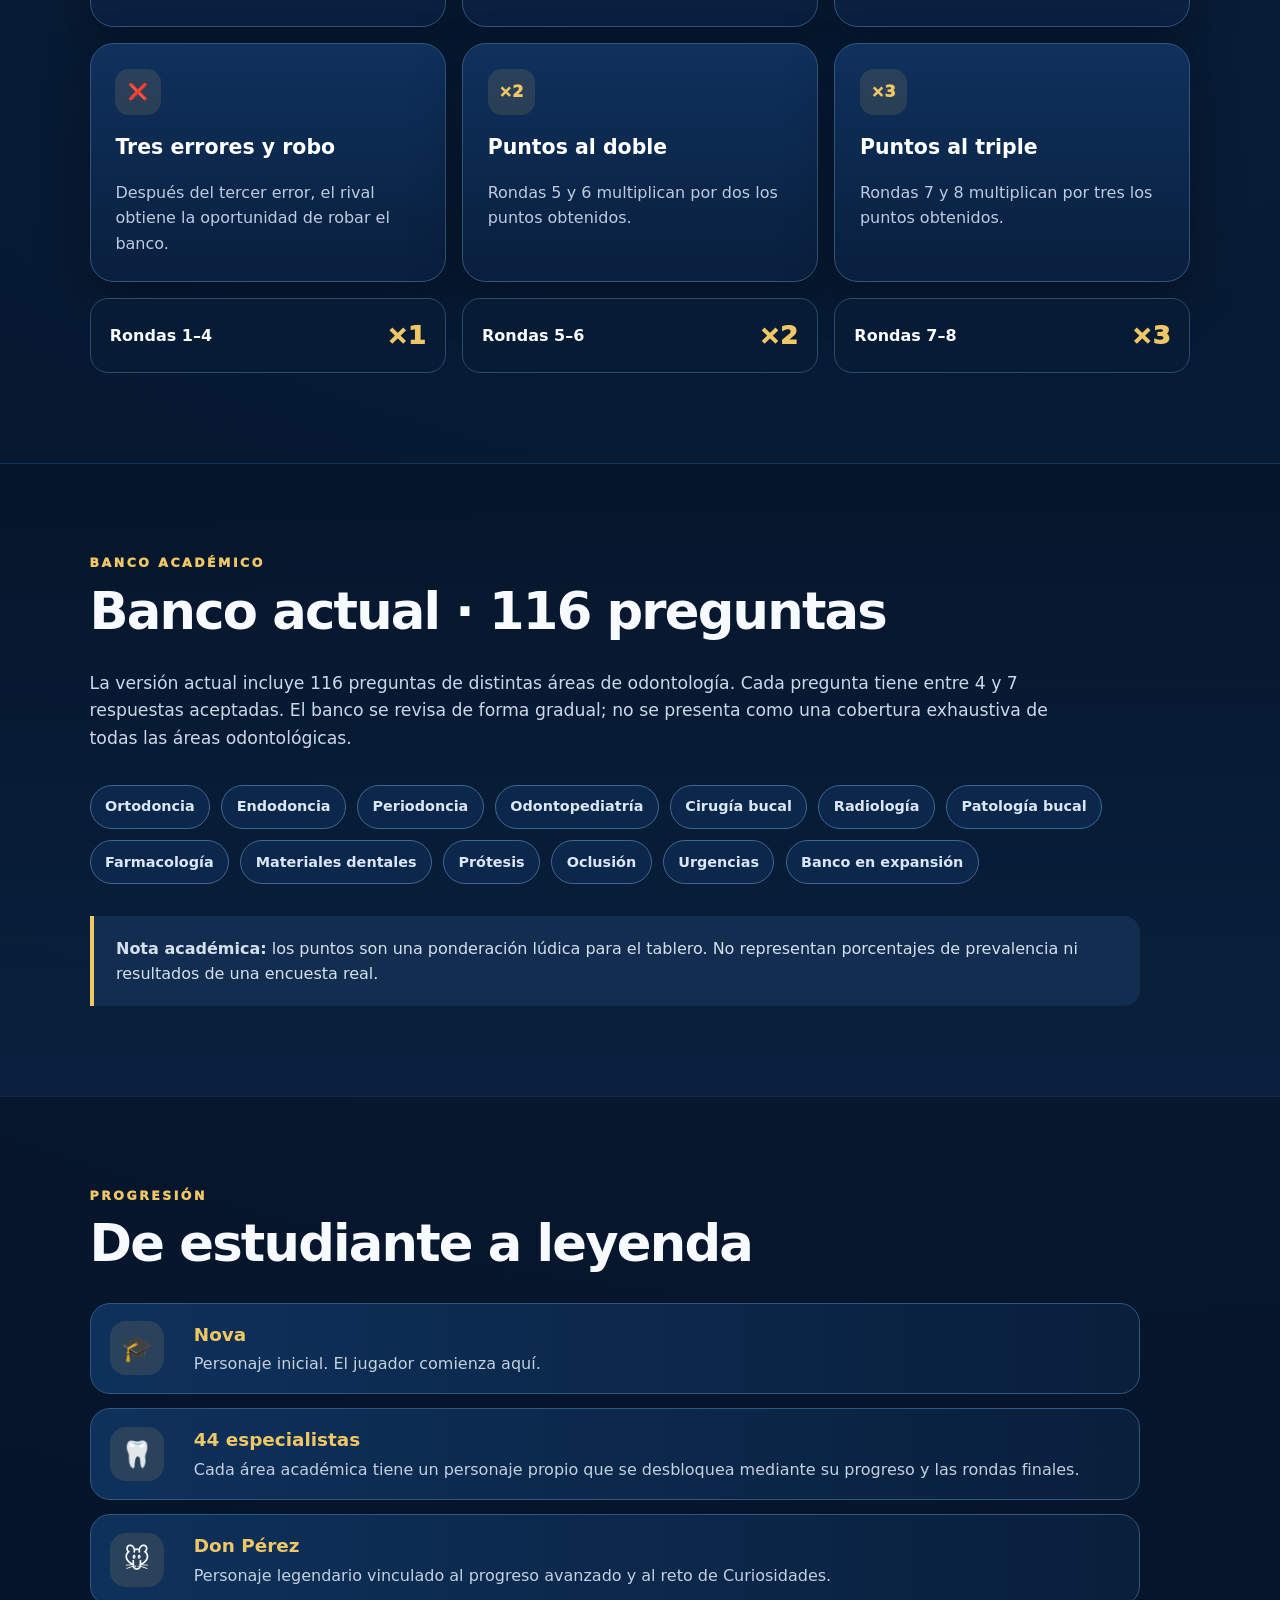
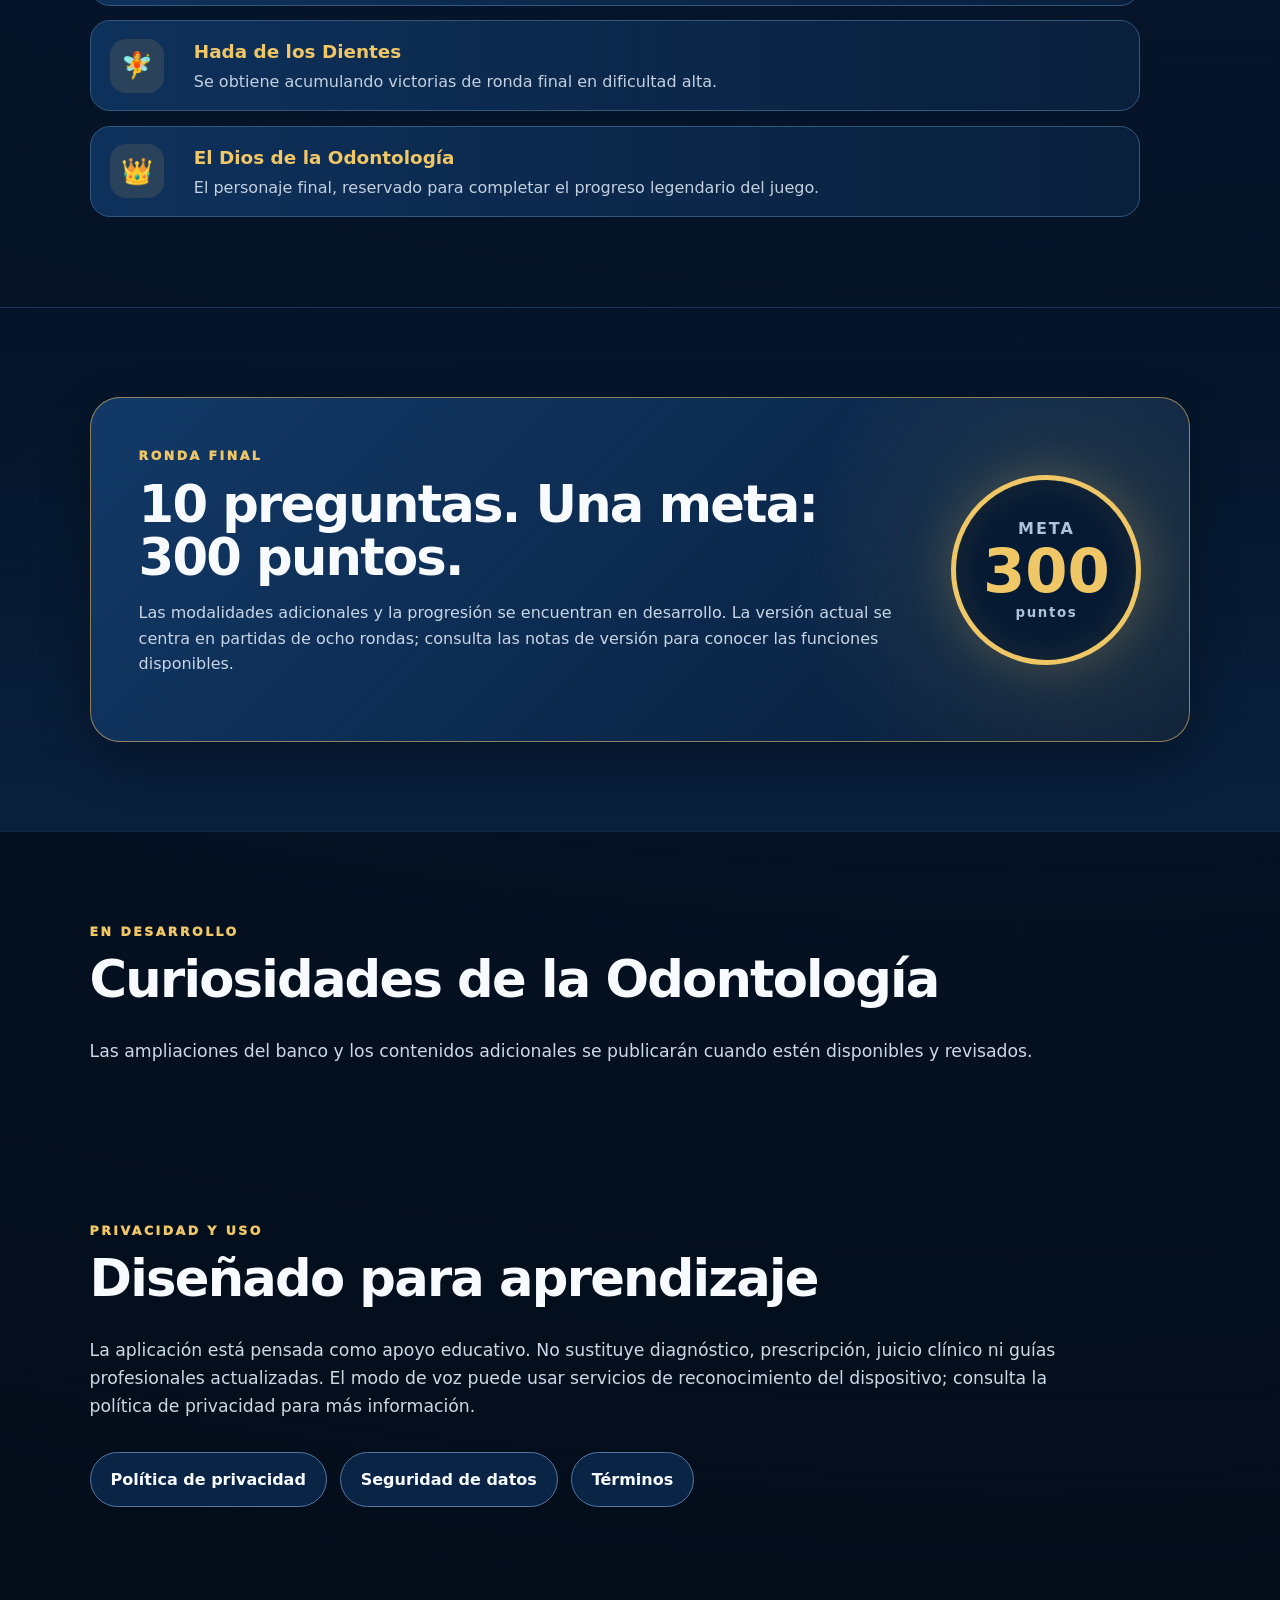
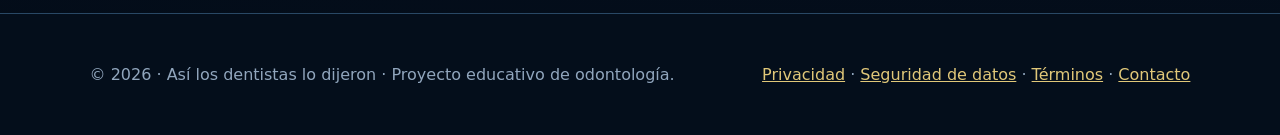
==== commit 76f43f33: "Add direct Play Now button to website" ====
--- a/docs/index.html
+++ b/docs/index.html
@@ -28,10 +28,10 @@
       <h1>Así los <span>dentistas</span><br>lo dijeron</h1>
       <p class="lead">Un juego de repaso odontológico para dos equipos: careo, respuestas ocultas, tres errores, oportunidad de robo y partidas de ocho preguntas. Puedes responder por texto o usar reconocimiento de voz si el dispositivo lo admite.</p>
       <div class="actions">
-        <a class="button primary" href="https://github.com/yomismtz/100-dentistas-dijeron">Ver proyecto en GitHub</a>
+        <a class="button primary" href="game/">▶ JUGAR AHORA</a>\n        <a class="button" href="https://github.com/yomismtz/100-dentistas-dijeron">Ver proyecto en GitHub</a>
         <a class="button" href="#contenido">Ver contenido académico</a>
       </div>
-      <p class="status">Android · preguntas y lógica de juego locales · algunas funciones del dispositivo requieren servicios del sistema</p>
+      <p class="status">Disponible para jugar desde el navegador. Entra en “Jugar ahora” para iniciar una partida.</p>
     </div>
     <div class="hero-art" aria-label="Identidad visual del juego">
       <div class="logo-shell">
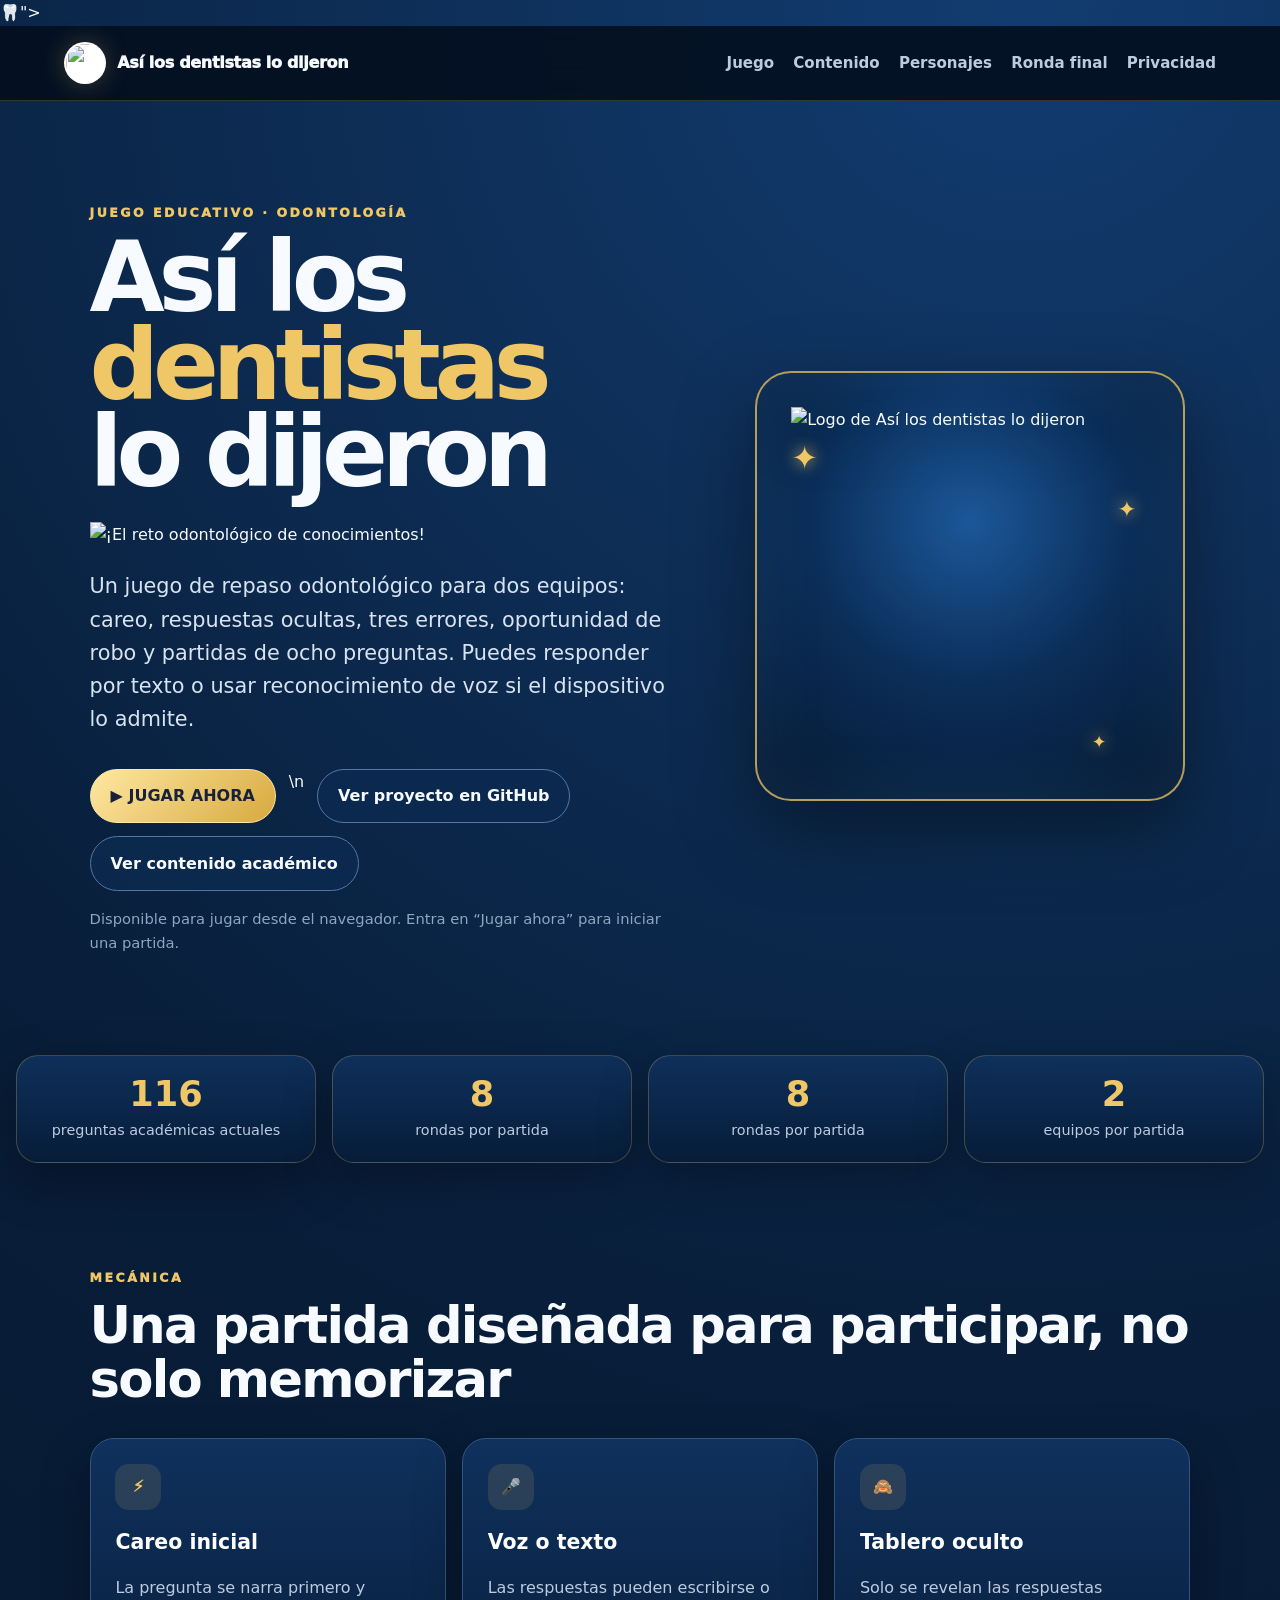
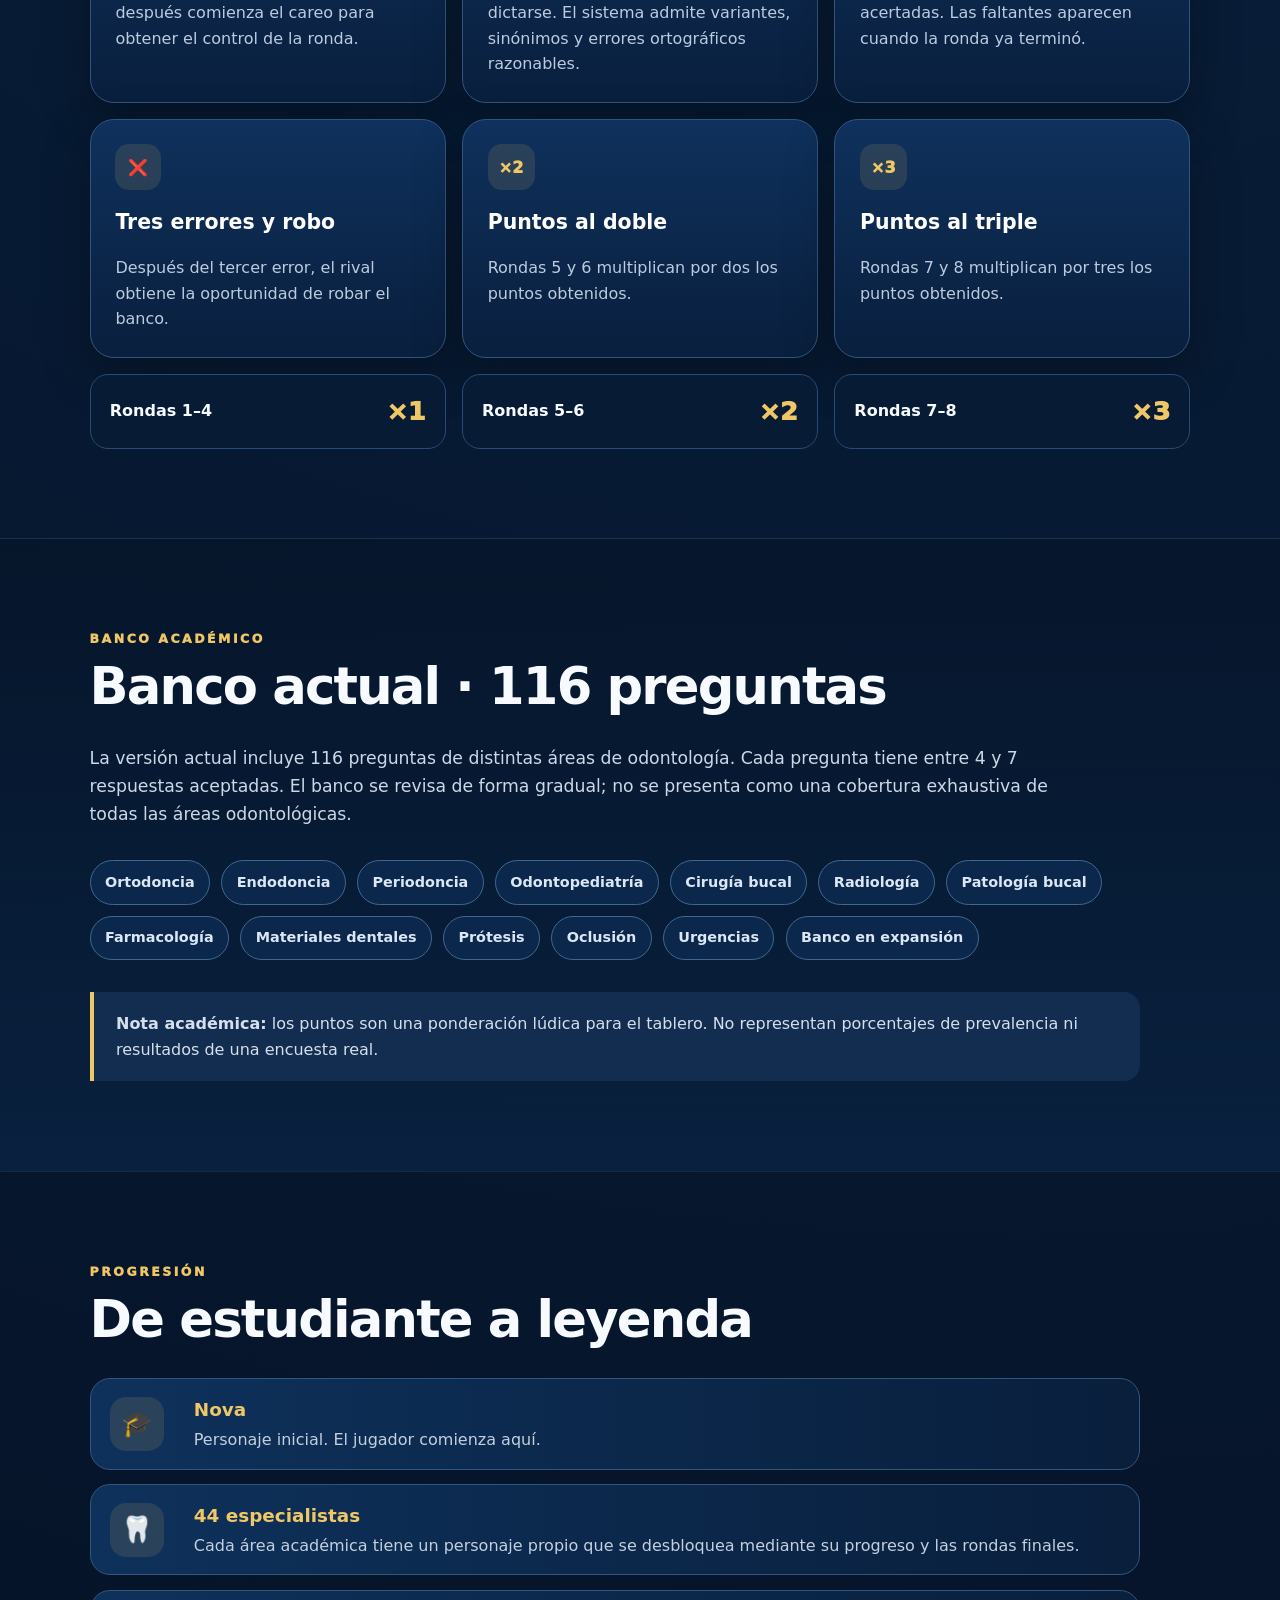
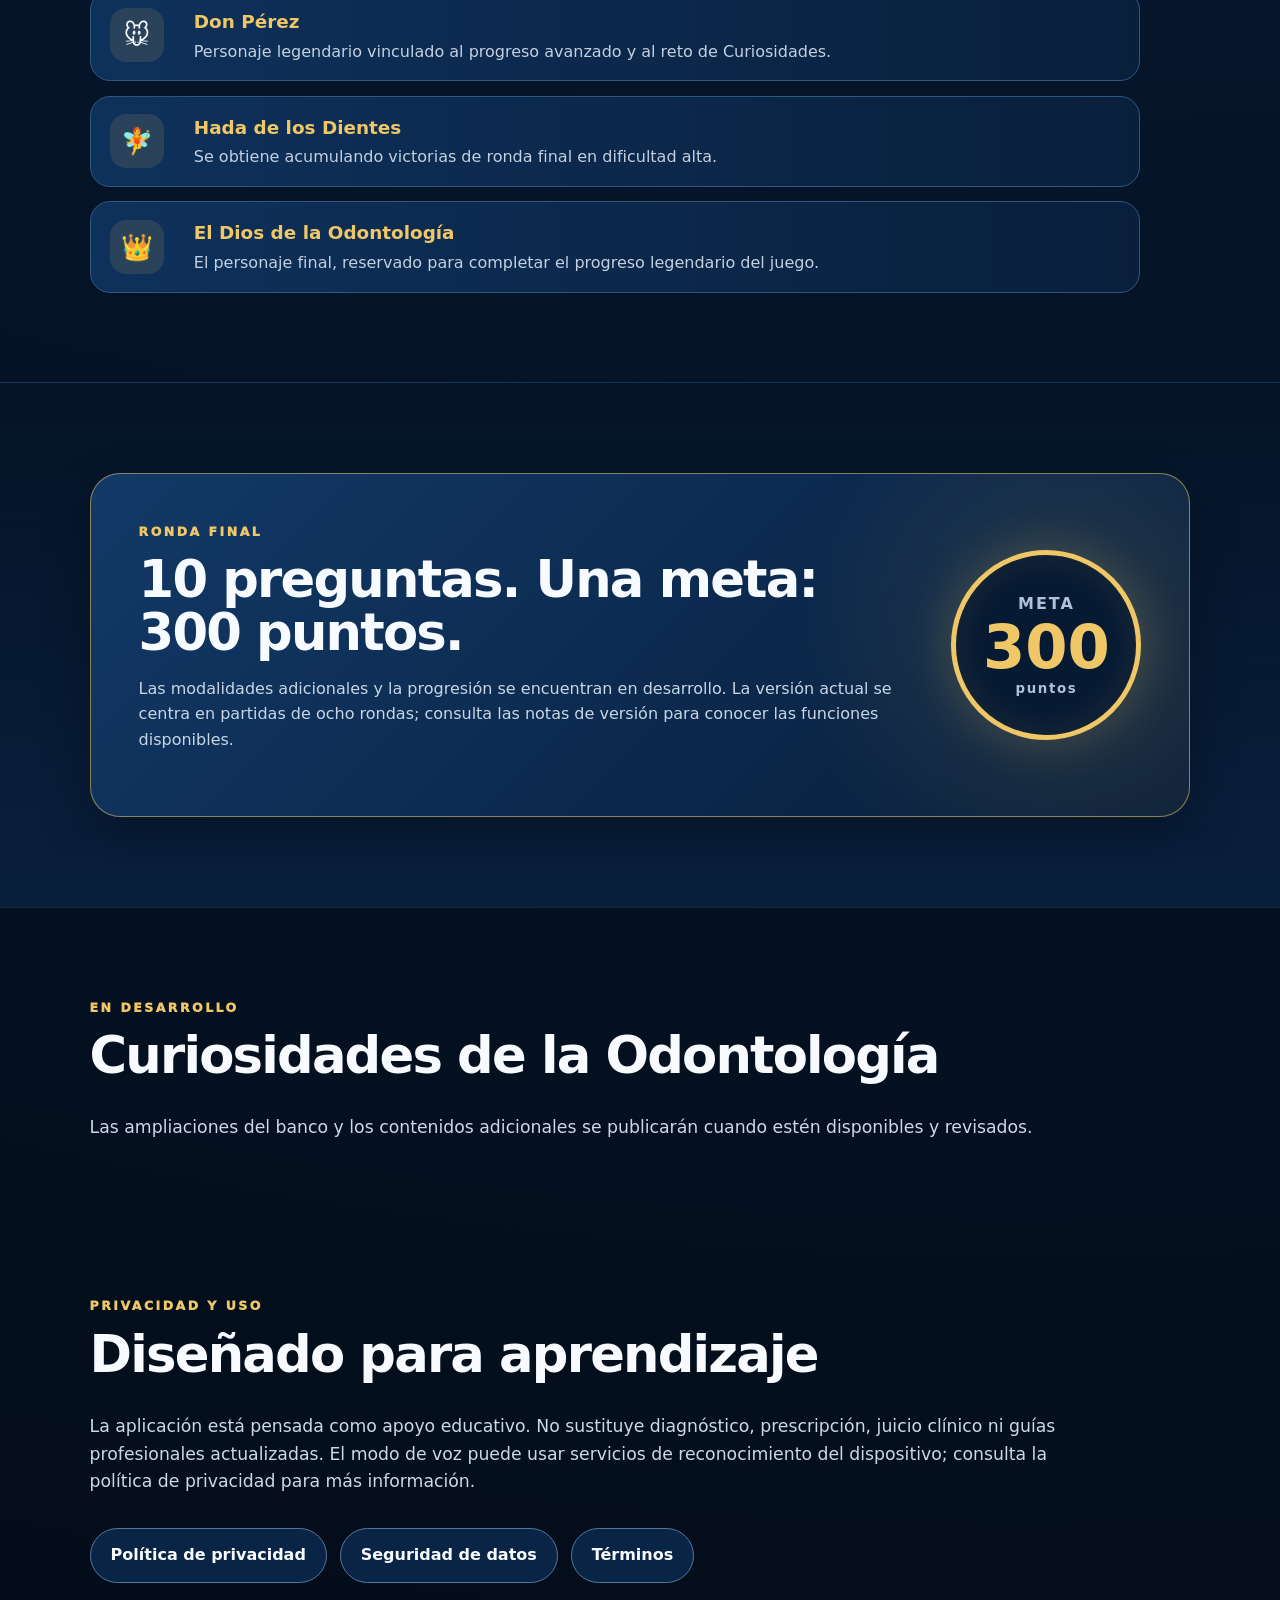
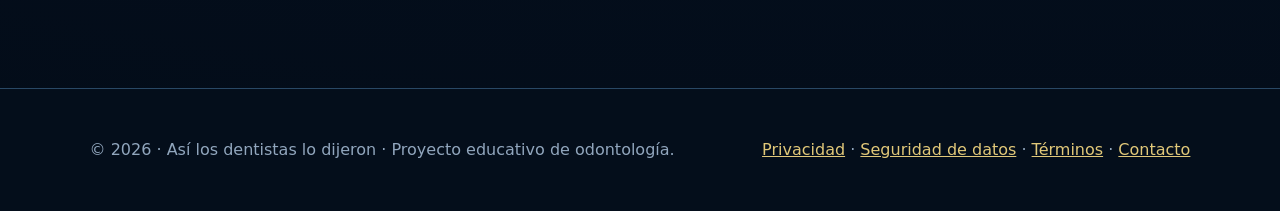
==== commit fb6977b4: "Actualiza identidad del tucán en app y sitio web; versión 1.7" ====
--- a/docs/index.html
+++ b/docs/index.html
@@ -7,11 +7,11 @@
   <meta name="description" content="Así los dentistas lo dijeron: juego educativo de odontología con 116 preguntas, partidas de ocho rondas, careo y respuestas por texto o voz.">
   <title>Así los dentistas lo dijeron · Juego educativo de odontología</title>
   <link rel="stylesheet" href="styles.css">
-  <link rel="icon" href="data:image/svg+xml,<svg xmlns='http://www.w3.org/2000/svg' viewBox='0 0 100 100'><text y='.9em' font-size='90'>🦷</text></svg>">
+  <link rel="icon" type="image/png" href="game/icono_tucan.png"><text y='.9em' font-size='90'>🦷</text></svg>">
 </head>
 <body>
 <header class="nav">
-  <a class="brand" href="./"><span class="brand-mark">🦷</span><span>Así los dentistas lo dijeron</span></a>
+  <a class="brand" href="./"><img class="brand-mark-image" src="game/icono_tucan.png" alt=""><span>Así los dentistas lo dijeron</span></a>
   <nav aria-label="Navegación principal">
     <a href="#juego">Juego</a>
     <a href="#contenido">Contenido</a>
@@ -26,6 +26,7 @@
     <div class="hero-copy">
       <p class="eyebrow">JUEGO EDUCATIVO · ODONTOLOGÍA</p>
       <h1>Así los <span>dentistas</span><br>lo dijeron</h1>
+      <img class="site-slogan" src="game/slogan_tucan.png" alt="¡El reto odontológico de conocimientos!">
       <p class="lead">Un juego de repaso odontológico para dos equipos: careo, respuestas ocultas, tres errores, oportunidad de robo y partidas de ocho preguntas. Puedes responder por texto o usar reconocimiento de voz si el dispositivo lo admite.</p>
       <div class="actions">
         <a class="button primary" href="game/">▶ JUGAR AHORA</a>\n        <a class="button" href="https://github.com/yomismtz/100-dentistas-dijeron">Ver proyecto en GitHub</a>
@@ -35,7 +36,7 @@
     </div>
     <div class="hero-art" aria-label="Identidad visual del juego">
       <div class="logo-shell">
-        <img src="https://raw.githubusercontent.com/yomismtz/100-dentistas-dijeron/main/app/src/main/assets/logo_app.webp" alt="Logo de Así los dentistas lo dijeron">
+        <img src="game/logo_tucan.png" alt="Logo de Así los dentistas lo dijeron">
         <span class="spark s1">✦</span><span class="spark s2">✦</span><span class="spark s3">✦</span>
       </div>
     </div>
--- a/docs/styles.css
+++ b/docs/styles.css
@@ -3,4 +3,4 @@
   --gold2:#d7a93f;--text:#f7fbff;--muted:#bdcbe0;--line:#31557f;--sky:#64b7ff;
   --green:#69d6a0;--shadow:0 18px 50px rgba(0,0,0,.3)
 }
-*{box-sizing:border-box}html{scroll-behavior:smooth}body{margin:0;font-family:Inter,ui-sans-serif,system-ui,-apple-system,BlinkMacSystemFont,"Segoe UI",sans-serif;background:radial-gradient(circle at 80% 0,#123c70 0,#081d38 28%,var(--bg) 62%,#030c18 100%);color:var(--text);line-height:1.6}a{color:inherit}.nav{position:sticky;top:0;z-index:30;display:flex;align-items:center;justify-content:space-between;gap:1.5rem;padding:1rem clamp(1rem,5vw,5rem);background:rgba(4,15,31,.9);border-bottom:1px solid rgba(240,199,102,.2);backdrop-filter:blur(16px)}.brand{text-decoration:none;font-weight:950;display:flex;align-items:center;gap:.7rem;letter-spacing:-.02em}.brand-mark{display:grid;place-items:center;width:40px;height:40px;border-radius:50%;background:linear-gradient(135deg,var(--gold),#fff0ad);box-shadow:0 0 24px rgba(240,199,102,.25)}.nav nav{display:flex;gap:1.2rem;align-items:center;flex-wrap:wrap}.nav nav a{text-decoration:none;color:var(--muted);font-size:.94rem;font-weight:700}.nav nav a:hover{color:var(--gold)}.hero{min-height:76vh;display:grid;grid-template-columns:minmax(0,1.15fr) minmax(280px,.85fr);align-items:center;gap:4rem;padding:clamp(3rem,8vw,7rem) clamp(1rem,7vw,7rem)}.eyebrow{margin:0 0 .7rem;color:var(--gold);font-size:.78rem;font-weight:950;letter-spacing:.2em;text-transform:uppercase}.hero h1{font-size:clamp(3.3rem,7.6vw,7.2rem);line-height:.9;letter-spacing:-.065em;margin:.25rem 0 1.6rem;max-width:900px}.hero h1 span{color:var(--gold)}.lead{max-width:820px;color:#d8e3f1;font-size:clamp(1.05rem,1.8vw,1.3rem)}.actions{display:flex;flex-wrap:wrap;gap:.8rem;margin:2rem 0 1rem}.button{display:inline-flex;align-items:center;justify-content:center;text-decoration:none;border:1px solid #5377a1;border-radius:999px;padding:.85rem 1.25rem;background:rgba(12,42,80,.8);font-weight:850;transition:.2s transform,.2s border-color,.2s background}.button:hover{transform:translateY(-2px);border-color:var(--gold)}.button.primary{color:#17223a;background:linear-gradient(135deg,#ffe8a2,var(--gold2));border-color:#ffe8a2}.status{color:#8fa6c2;font-size:.92rem}.hero-art{display:flex;justify-content:center}.logo-shell{position:relative;width:min(430px,80vw);aspect-ratio:1;display:grid;place-items:center;border-radius:36px;background:radial-gradient(circle at 50% 35%,#1b5799 0,#0b2e59 46%,#06172d 100%);border:2px solid rgba(240,199,102,.75);box-shadow:0 28px 80px rgba(0,0,0,.4),inset 0 0 70px rgba(100,183,255,.12)}.logo-shell img{width:84%;height:84%;object-fit:contain;filter:drop-shadow(0 18px 25px rgba(0,0,0,.35))}.spark{position:absolute;color:var(--gold);font-size:2rem;filter:drop-shadow(0 0 8px var(--gold))}.s1{left:8%;top:14%}.s2{right:11%;top:28%;font-size:1.4rem}.s3{right:18%;bottom:10%;font-size:1.1rem}.stats{max-width:1280px;margin:-1rem auto 1rem;padding:0 1rem;display:grid;grid-template-columns:repeat(4,1fr);gap:1rem}.stats article{padding:1.25rem;border:1px solid rgba(240,199,102,.25);border-radius:22px;background:linear-gradient(180deg,rgba(15,49,92,.95),rgba(7,29,57,.95));box-shadow:var(--shadow);text-align:center}.stats strong{display:block;color:var(--gold);font-size:2.2rem;line-height:1}.stats span{display:block;color:var(--muted);font-size:.9rem;margin-top:.45rem}.section{padding:clamp(4.5rem,7vw,7rem) clamp(1rem,7vw,7rem);max-width:1500px;margin:auto}.section.alt{max-width:none;background:linear-gradient(180deg,rgba(5,20,40,.72),rgba(9,34,65,.88));border-block:1px solid rgba(95,141,190,.16)}.section h2{font-size:clamp(2rem,4vw,4rem);line-height:1.04;letter-spacing:-.035em;margin:.35rem 0 2rem}.wide{max-width:1000px;color:#ccd8e8;font-size:1.08rem}.grid{display:grid;gap:1rem}.grid.three{grid-template-columns:repeat(3,minmax(0,1fr))}.card{padding:1.55rem;border:1px solid var(--line);border-radius:24px;background:linear-gradient(180deg,#0f315d,#091f3d);box-shadow:var(--shadow)}.card .icon{display:inline-grid;place-items:center;min-width:46px;height:46px;padding:0 .7rem;border-radius:14px;background:rgba(240,199,102,.12);color:var(--gold);font-weight:950;margin-bottom:1rem}.card strong{display:block;font-size:1.28rem;color:#fff}.card p{margin-bottom:0;color:#bdcbe0}.rounds{display:grid;grid-template-columns:repeat(3,1fr);gap:1rem;margin-top:1rem}.rounds div{display:flex;align-items:center;justify-content:space-between;padding:1rem 1.2rem;border-radius:18px;background:#071b35;border:1px solid #294b73}.rounds span{font-size:1.6rem;color:var(--gold);font-weight:950}.content-pills{display:flex;gap:.7rem;flex-wrap:wrap;margin:2rem 0}.content-pills span{border:1px solid #42678f;background:#0b274b;border-radius:999px;padding:.6rem .9rem;color:#dce7f5;font-weight:750;font-size:.9rem}.notice{max-width:1050px;margin:2rem 0 0;padding:1.2rem 1.4rem;border-left:4px solid var(--gold);background:#132d50;border-radius:0 16px 16px 0;color:#d5e0ed}.progress-path{display:grid;gap:.9rem;max-width:1050px}.progress-path article{display:grid;grid-template-columns:68px 1fr;gap:1rem;align-items:center;padding:1rem 1.2rem;border:1px solid #31577e;border-radius:20px;background:linear-gradient(90deg,#0e315b,#091f3c)}.progress-path article>span{display:grid;place-items:center;width:54px;height:54px;border-radius:16px;background:rgba(240,199,102,.12);font-size:1.6rem}.progress-path strong{font-size:1.15rem;color:var(--gold)}.progress-path p{margin:.15rem 0 0;color:#c3d0e0}.final-card{display:grid;grid-template-columns:1fr auto;gap:2rem;align-items:center;max-width:1120px;margin:auto;padding:clamp(1.6rem,4vw,3rem);border:1px solid rgba(240,199,102,.55);border-radius:30px;background:radial-gradient(circle at 90% 50%,rgba(240,199,102,.13),transparent 28%),linear-gradient(135deg,#123967,#071d39);box-shadow:var(--shadow)}.final-card h2{margin-bottom:1rem}.final-card p:not(.eyebrow){color:#c7d6e7;max-width:760px}.score-orb{width:190px;height:190px;border-radius:50%;display:grid;place-content:center;text-align:center;border:5px solid var(--gold);background:#061a33;box-shadow:0 0 50px rgba(240,199,102,.22),inset 0 0 35px rgba(240,199,102,.1)}.score-orb span,.score-orb small{color:#aec2d9;font-weight:800;letter-spacing:.12em}.score-orb strong{font-size:3.8rem;line-height:1;color:var(--gold)}.privacy-block{padding-top:3rem}.policy{max-width:920px;margin:auto;padding:4rem 1.2rem 7rem}.policy h1{font-size:clamp(2.6rem,6vw,5rem);line-height:1}.policy h2{margin-top:2.4rem;color:var(--gold)}.policy p,.policy li{color:#d0dceb}.policy .meta{color:#93a8c1}.policy code{background:#102b4d;padding:.15rem .4rem;border-radius:6px}.callout{padding:1rem 1.2rem;background:#102c4f;border:1px solid #42688f;border-radius:14px}footer{padding:2rem clamp(1rem,7vw,7rem);border-top:1px solid #294865;color:#91a6bd;display:flex;justify-content:space-between;gap:1rem;flex-wrap:wrap;background:#040e1b}footer a{color:#e1c879}@media(max-width:1000px){.hero{grid-template-columns:1fr}.hero-art{order:-1}.logo-shell{width:min(340px,76vw)}.grid.three{grid-template-columns:1fr 1fr}.nav nav{display:none}.stats{grid-template-columns:1fr 1fr}}@media(max-width:650px){.hero{padding-top:2rem;gap:2rem}.hero h1{font-size:clamp(3rem,16vw,5.5rem)}.grid.three,.rounds,.stats{grid-template-columns:1fr}.final-card{grid-template-columns:1fr}.score-orb{width:150px;height:150px;margin:auto}.score-orb strong{font-size:3rem}.brand span:last-child{font-size:.9rem}.progress-path article{grid-template-columns:54px 1fr;padding:.9rem}.progress-path article>span{width:44px;height:44px}.section{padding-inline:1rem}}+*{box-sizing:border-box}html{scroll-behavior:smooth}body{margin:0;font-family:Inter,ui-sans-serif,system-ui,-apple-system,BlinkMacSystemFont,"Segoe UI",sans-serif;background:radial-gradient(circle at 80% 0,#123c70 0,#081d38 28%,var(--bg) 62%,#030c18 100%);color:var(--text);line-height:1.6}a{color:inherit}.nav{position:sticky;top:0;z-index:30;display:flex;align-items:center;justify-content:space-between;gap:1.5rem;padding:1rem clamp(1rem,5vw,5rem);background:rgba(4,15,31,.9);border-bottom:1px solid rgba(240,199,102,.2);backdrop-filter:blur(16px)}.brand{text-decoration:none;font-weight:950;display:flex;align-items:center;gap:.7rem;letter-spacing:-.02em}.brand-mark{display:grid;place-items:center;width:40px;height:40px;border-radius:50%;background:linear-gradient(135deg,var(--gold),#fff0ad);box-shadow:0 0 24px rgba(240,199,102,.25)}.brand-mark-image{width:42px;height:42px;object-fit:contain;border-radius:50%;background:#fff;padding:2px;box-shadow:0 0 24px rgba(240,199,102,.25)}.nav nav{display:flex;gap:1.2rem;align-items:center;flex-wrap:wrap}.nav nav a{text-decoration:none;color:var(--muted);font-size:.94rem;font-weight:700}.nav nav a:hover{color:var(--gold)}.hero{min-height:76vh;display:grid;grid-template-columns:minmax(0,1.15fr) minmax(280px,.85fr);align-items:center;gap:4rem;padding:clamp(3rem,8vw,7rem) clamp(1rem,7vw,7rem)}.eyebrow{margin:0 0 .7rem;color:var(--gold);font-size:.78rem;font-weight:950;letter-spacing:.2em;text-transform:uppercase}.hero h1{font-size:clamp(3.3rem,7.6vw,7.2rem);line-height:.9;letter-spacing:-.065em;margin:.25rem 0 1.6rem;max-width:900px}.hero h1 span{color:var(--gold)}.site-slogan{display:block;width:min(440px,100%);max-height:110px;object-fit:contain;object-position:left center;margin:1rem 0 1.4rem}.lead{max-width:820px;color:#d8e3f1;font-size:clamp(1.05rem,1.8vw,1.3rem)}.actions{display:flex;flex-wrap:wrap;gap:.8rem;margin:2rem 0 1rem}.button{display:inline-flex;align-items:center;justify-content:center;text-decoration:none;border:1px solid #5377a1;border-radius:999px;padding:.85rem 1.25rem;background:rgba(12,42,80,.8);font-weight:850;transition:.2s transform,.2s border-color,.2s background}.button:hover{transform:translateY(-2px);border-color:var(--gold)}.button.primary{color:#17223a;background:linear-gradient(135deg,#ffe8a2,var(--gold2));border-color:#ffe8a2}.status{color:#8fa6c2;font-size:.92rem}.hero-art{display:flex;justify-content:center}.logo-shell{position:relative;width:min(430px,80vw);aspect-ratio:1;display:grid;place-items:center;border-radius:36px;background:radial-gradient(circle at 50% 35%,#1b5799 0,#0b2e59 46%,#06172d 100%);border:2px solid rgba(240,199,102,.75);box-shadow:0 28px 80px rgba(0,0,0,.4),inset 0 0 70px rgba(100,183,255,.12)}.logo-shell img{width:84%;height:84%;object-fit:contain;filter:drop-shadow(0 18px 25px rgba(0,0,0,.35))}.spark{position:absolute;color:var(--gold);font-size:2rem;filter:drop-shadow(0 0 8px var(--gold))}.s1{left:8%;top:14%}.s2{right:11%;top:28%;font-size:1.4rem}.s3{right:18%;bottom:10%;font-size:1.1rem}.stats{max-width:1280px;margin:-1rem auto 1rem;padding:0 1rem;display:grid;grid-template-columns:repeat(4,1fr);gap:1rem}.stats article{padding:1.25rem;border:1px solid rgba(240,199,102,.25);border-radius:22px;background:linear-gradient(180deg,rgba(15,49,92,.95),rgba(7,29,57,.95));box-shadow:var(--shadow);text-align:center}.stats strong{display:block;color:var(--gold);font-size:2.2rem;line-height:1}.stats span{display:block;color:var(--muted);font-size:.9rem;margin-top:.45rem}.section{padding:clamp(4.5rem,7vw,7rem) clamp(1rem,7vw,7rem);max-width:1500px;margin:auto}.section.alt{max-width:none;background:linear-gradient(180deg,rgba(5,20,40,.72),rgba(9,34,65,.88));border-block:1px solid rgba(95,141,190,.16)}.section h2{font-size:clamp(2rem,4vw,4rem);line-height:1.04;letter-spacing:-.035em;margin:.35rem 0 2rem}.wide{max-width:1000px;color:#ccd8e8;font-size:1.08rem}.grid{display:grid;gap:1rem}.grid.three{grid-template-columns:repeat(3,minmax(0,1fr))}.card{padding:1.55rem;border:1px solid var(--line);border-radius:24px;background:linear-gradient(180deg,#0f315d,#091f3d);box-shadow:var(--shadow)}.card .icon{display:inline-grid;place-items:center;min-width:46px;height:46px;padding:0 .7rem;border-radius:14px;background:rgba(240,199,102,.12);color:var(--gold);font-weight:950;margin-bottom:1rem}.card strong{display:block;font-size:1.28rem;color:#fff}.card p{margin-bottom:0;color:#bdcbe0}.rounds{display:grid;grid-template-columns:repeat(3,1fr);gap:1rem;margin-top:1rem}.rounds div{display:flex;align-items:center;justify-content:space-between;padding:1rem 1.2rem;border-radius:18px;background:#071b35;border:1px solid #294b73}.rounds span{font-size:1.6rem;color:var(--gold);font-weight:950}.content-pills{display:flex;gap:.7rem;flex-wrap:wrap;margin:2rem 0}.content-pills span{border:1px solid #42678f;background:#0b274b;border-radius:999px;padding:.6rem .9rem;color:#dce7f5;font-weight:750;font-size:.9rem}.notice{max-width:1050px;margin:2rem 0 0;padding:1.2rem 1.4rem;border-left:4px solid var(--gold);background:#132d50;border-radius:0 16px 16px 0;color:#d5e0ed}.progress-path{display:grid;gap:.9rem;max-width:1050px}.progress-path article{display:grid;grid-template-columns:68px 1fr;gap:1rem;align-items:center;padding:1rem 1.2rem;border:1px solid #31577e;border-radius:20px;background:linear-gradient(90deg,#0e315b,#091f3c)}.progress-path article>span{display:grid;place-items:center;width:54px;height:54px;border-radius:16px;background:rgba(240,199,102,.12);font-size:1.6rem}.progress-path strong{font-size:1.15rem;color:var(--gold)}.progress-path p{margin:.15rem 0 0;color:#c3d0e0}.final-card{display:grid;grid-template-columns:1fr auto;gap:2rem;align-items:center;max-width:1120px;margin:auto;padding:clamp(1.6rem,4vw,3rem);border:1px solid rgba(240,199,102,.55);border-radius:30px;background:radial-gradient(circle at 90% 50%,rgba(240,199,102,.13),transparent 28%),linear-gradient(135deg,#123967,#071d39);box-shadow:var(--shadow)}.final-card h2{margin-bottom:1rem}.final-card p:not(.eyebrow){color:#c7d6e7;max-width:760px}.score-orb{width:190px;height:190px;border-radius:50%;display:grid;place-content:center;text-align:center;border:5px solid var(--gold);background:#061a33;box-shadow:0 0 50px rgba(240,199,102,.22),inset 0 0 35px rgba(240,199,102,.1)}.score-orb span,.score-orb small{color:#aec2d9;font-weight:800;letter-spacing:.12em}.score-orb strong{font-size:3.8rem;line-height:1;color:var(--gold)}.privacy-block{padding-top:3rem}.policy{max-width:920px;margin:auto;padding:4rem 1.2rem 7rem}.policy h1{font-size:clamp(2.6rem,6vw,5rem);line-height:1}.policy h2{margin-top:2.4rem;color:var(--gold)}.policy p,.policy li{color:#d0dceb}.policy .meta{color:#93a8c1}.policy code{background:#102b4d;padding:.15rem .4rem;border-radius:6px}.callout{padding:1rem 1.2rem;background:#102c4f;border:1px solid #42688f;border-radius:14px}footer{padding:2rem clamp(1rem,7vw,7rem);border-top:1px solid #294865;color:#91a6bd;display:flex;justify-content:space-between;gap:1rem;flex-wrap:wrap;background:#040e1b}footer a{color:#e1c879}@media(max-width:1000px){.hero{grid-template-columns:1fr}.hero-art{order:-1}.logo-shell{width:min(340px,76vw)}.grid.three{grid-template-columns:1fr 1fr}.nav nav{display:none}.stats{grid-template-columns:1fr 1fr}}@media(max-width:650px){.hero{padding-top:2rem;gap:2rem}.hero h1{font-size:clamp(3rem,16vw,5.5rem)}.grid.three,.rounds,.stats{grid-template-columns:1fr}.final-card{grid-template-columns:1fr}.score-orb{width:150px;height:150px;margin:auto}.score-orb strong{font-size:3rem}.brand span:last-child{font-size:.9rem}.progress-path article{grid-template-columns:54px 1fr;padding:.9rem}.progress-path article>span{width:44px;height:44px}.section{padding-inline:1rem}}
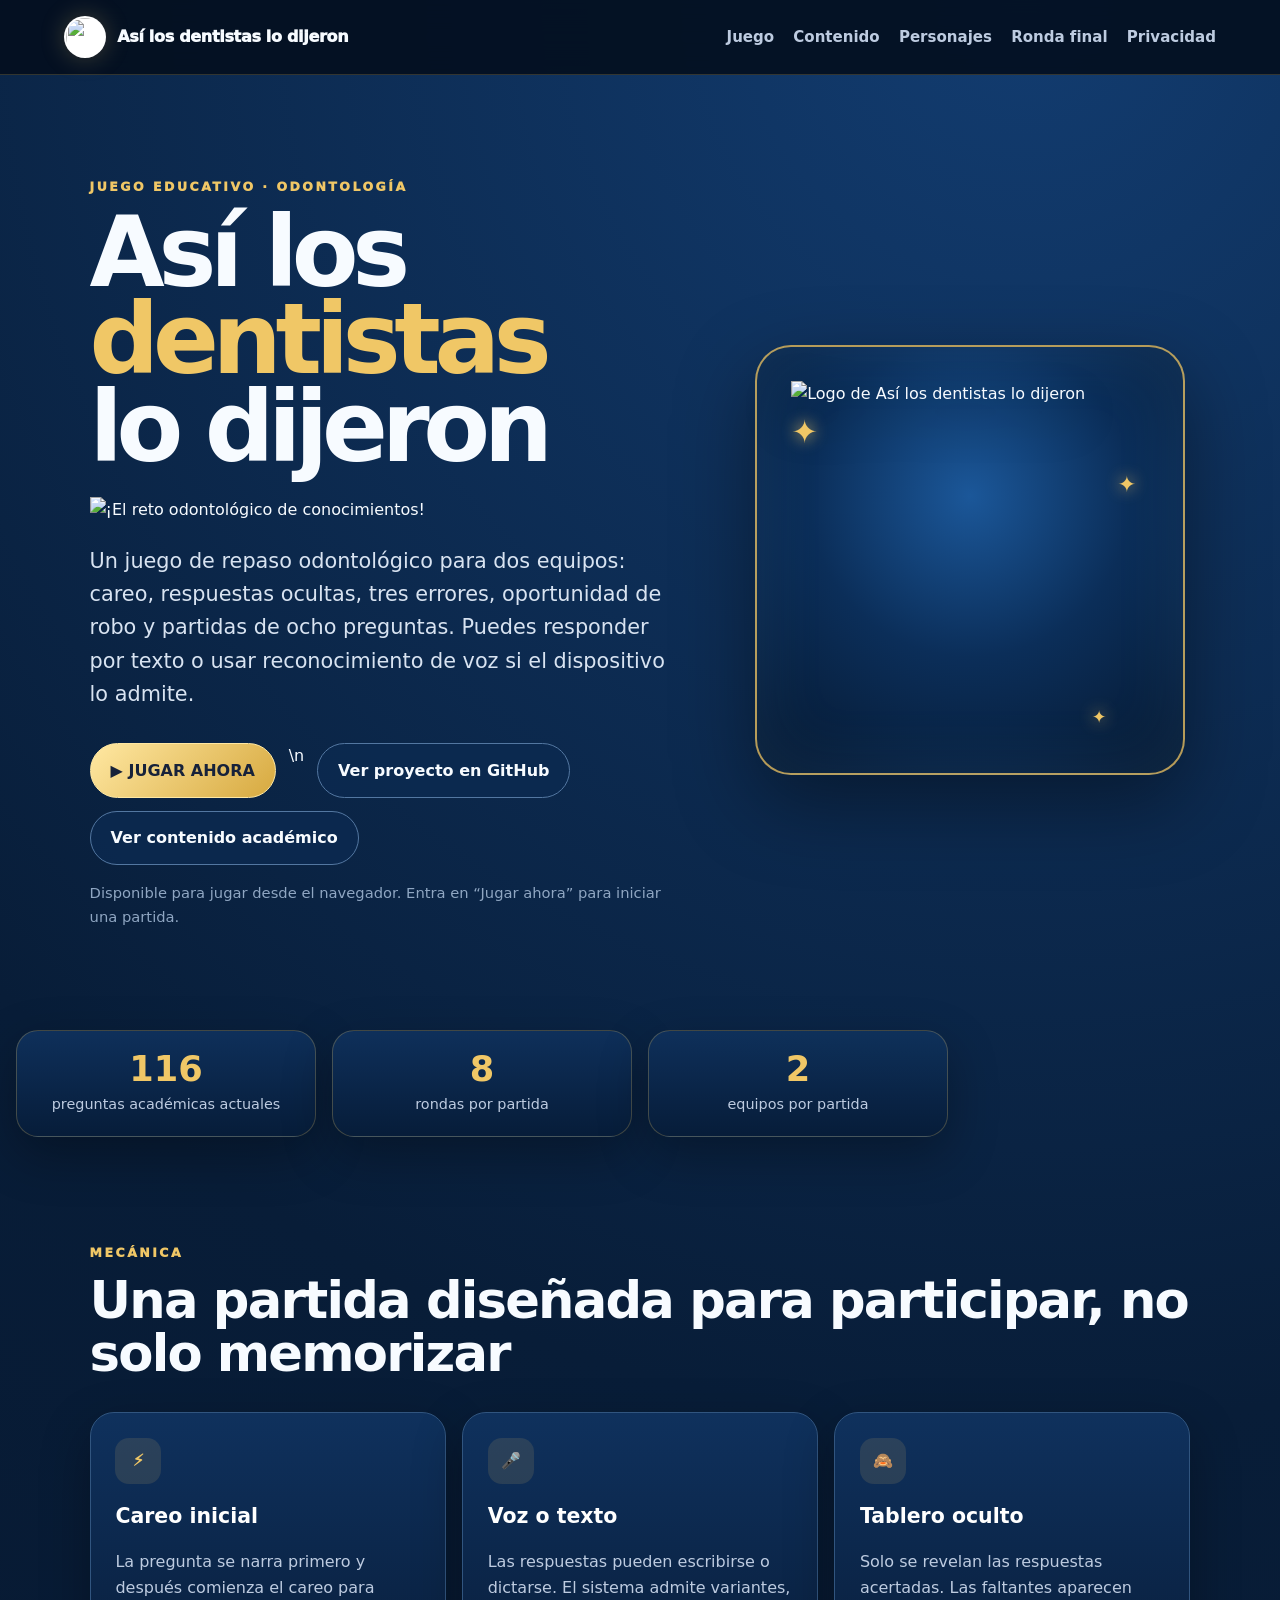
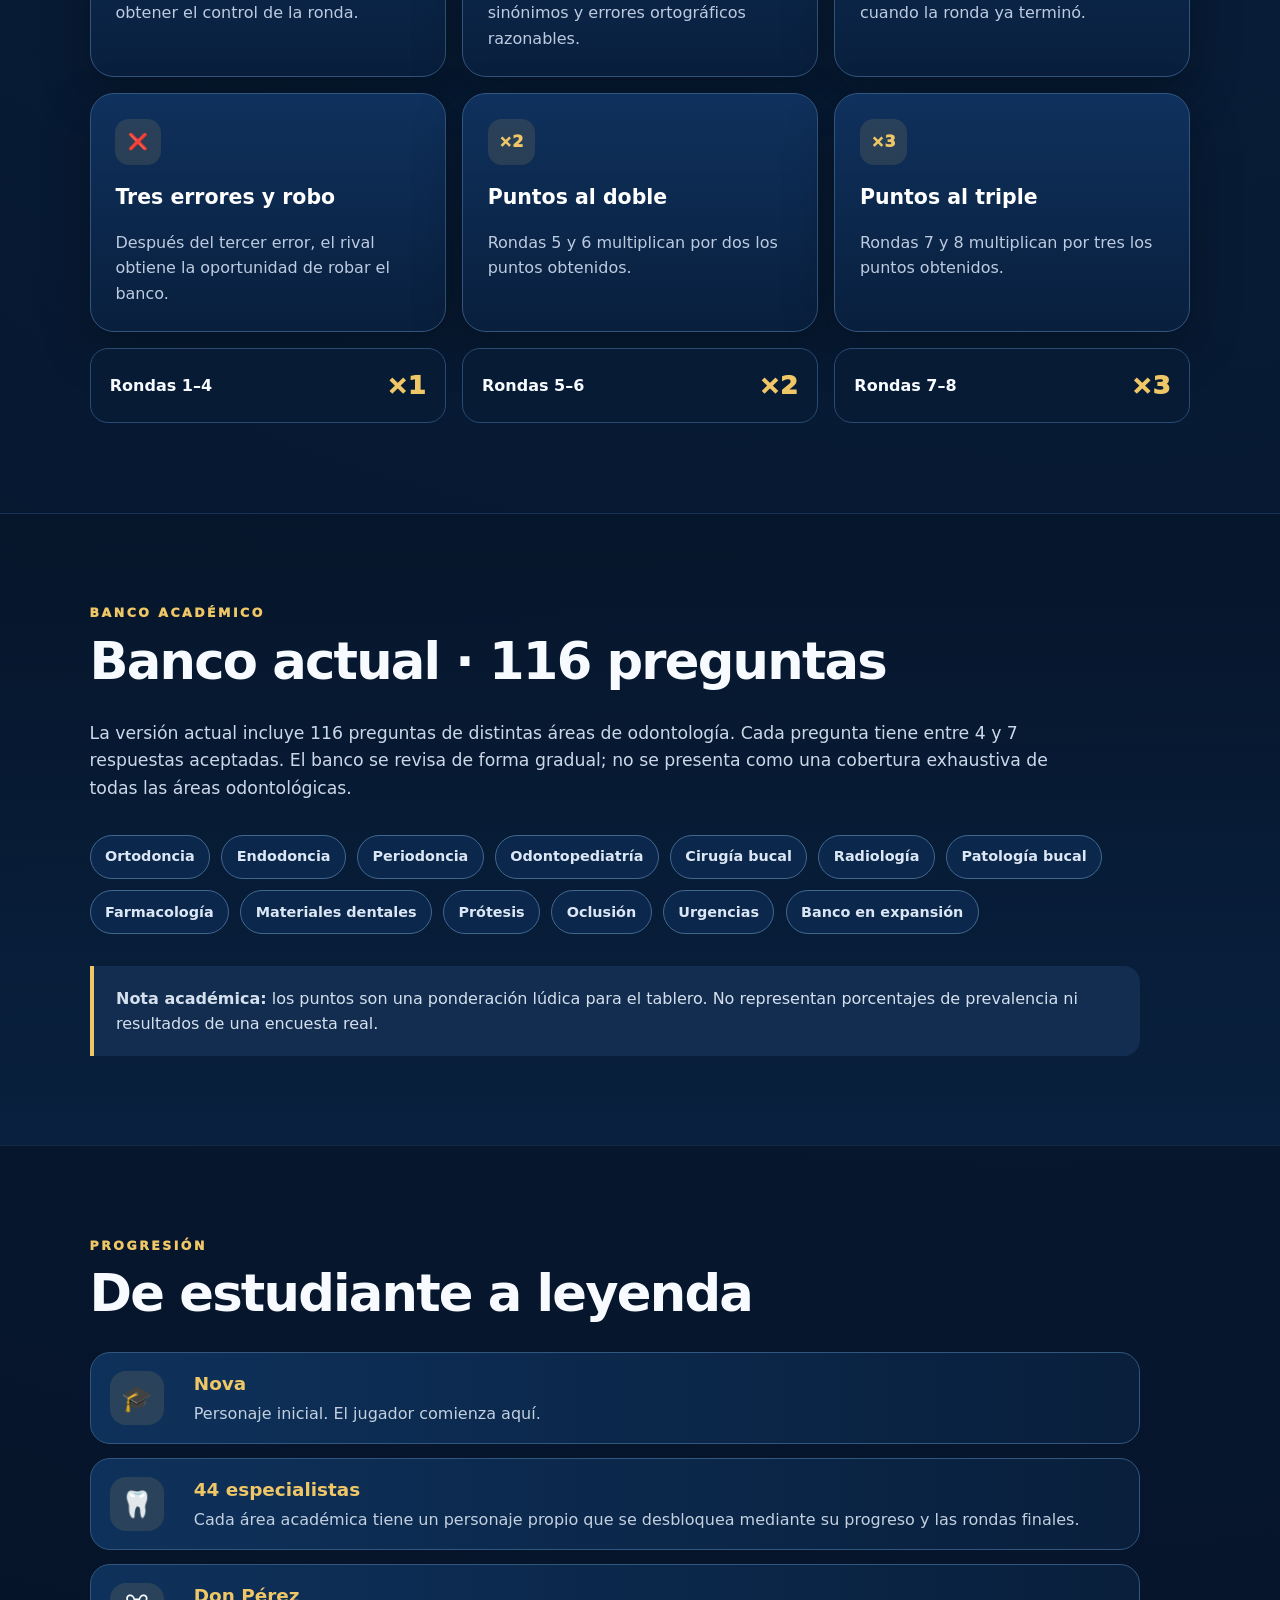
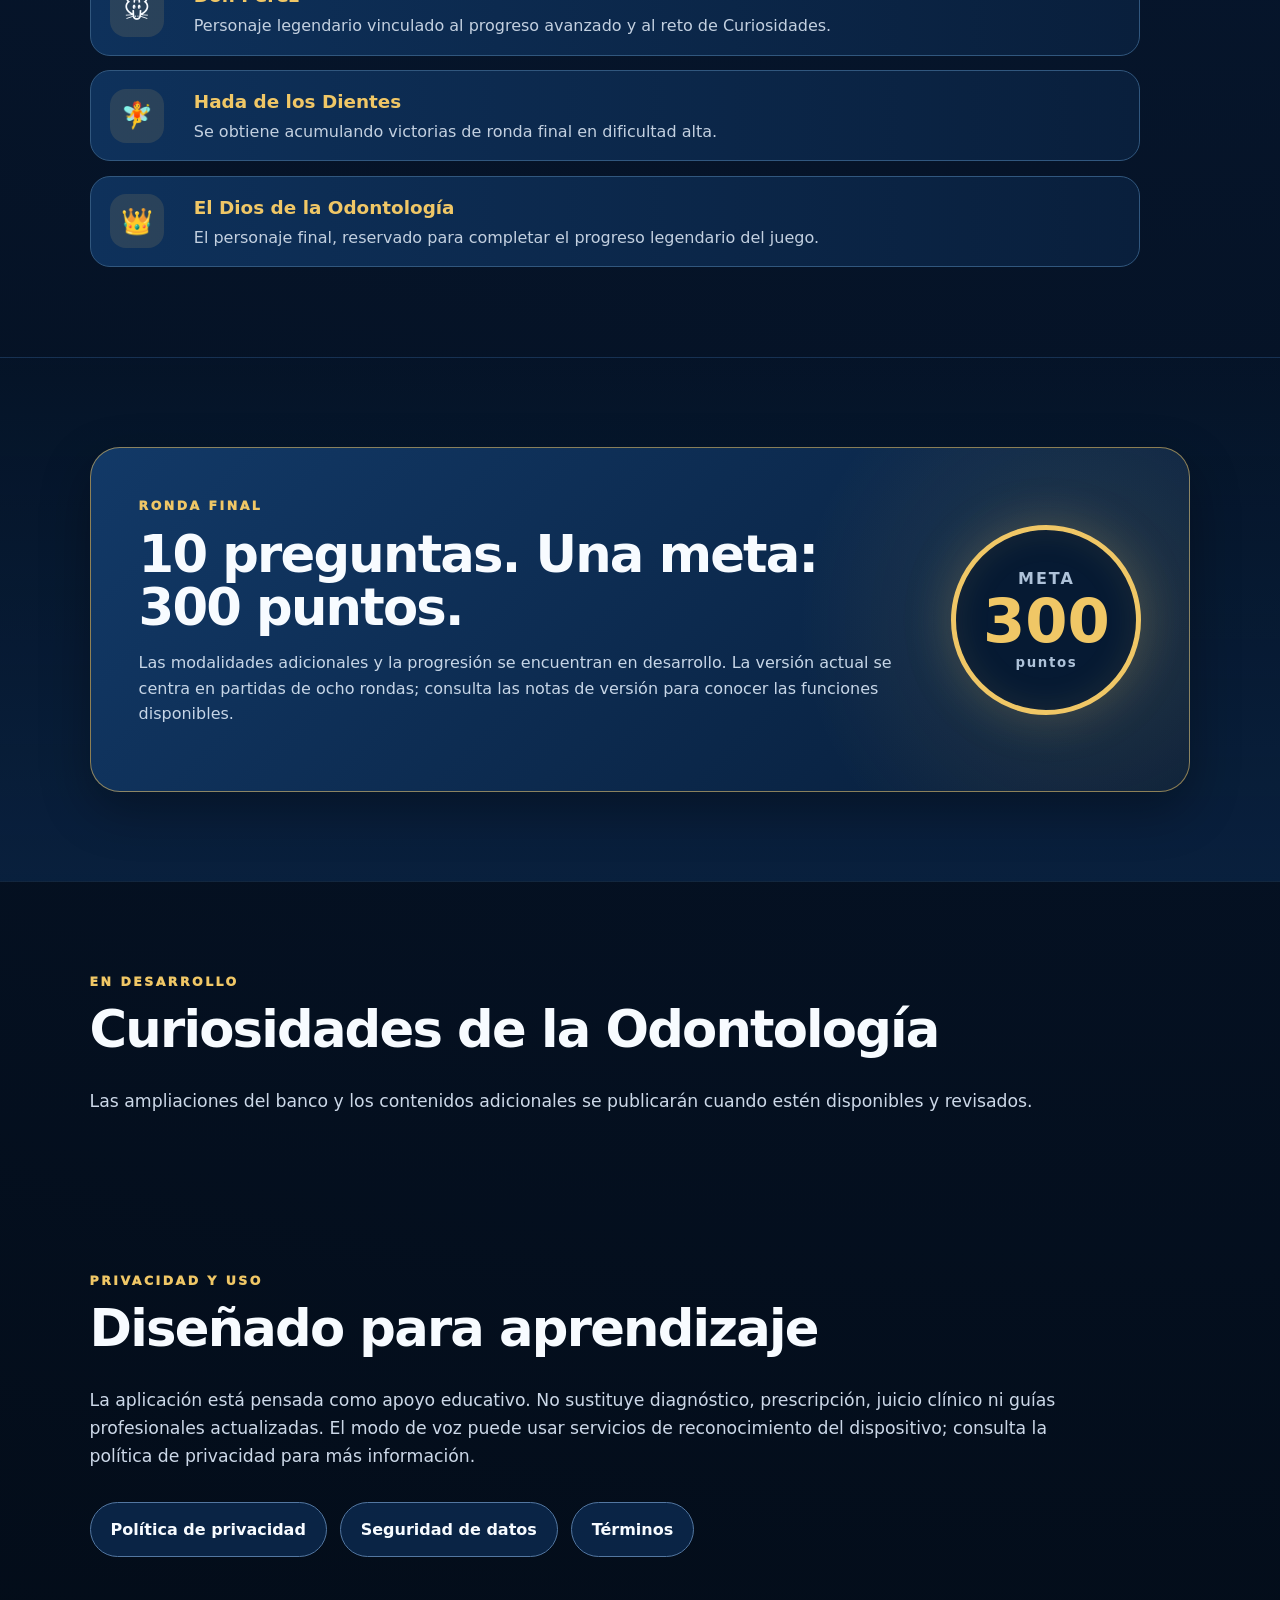
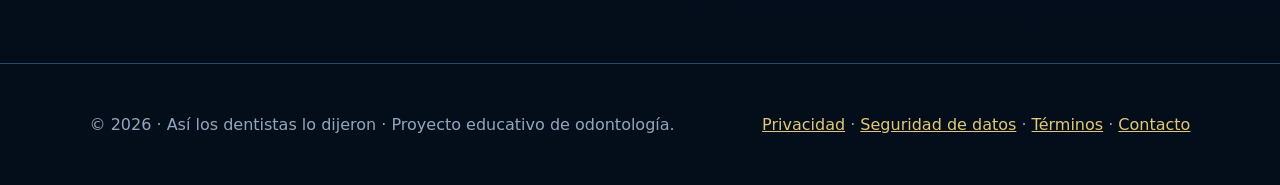
==== commit f255fa51: "Fix tucan landing page markup and duplicated stats" ====
--- a/docs/index.html
+++ b/docs/index.html
@@ -7,7 +7,7 @@
   <meta name="description" content="Así los dentistas lo dijeron: juego educativo de odontología con 116 preguntas, partidas de ocho rondas, careo y respuestas por texto o voz.">
   <title>Así los dentistas lo dijeron · Juego educativo de odontología</title>
   <link rel="stylesheet" href="styles.css">
-  <link rel="icon" type="image/png" href="game/icono_tucan.png"><text y='.9em' font-size='90'>🦷</text></svg>">
+  <link rel="icon" type="image/png" href="game/icono_tucan.png">
 </head>
 <body>
 <header class="nav">
@@ -44,7 +44,6 @@
 
   <section class="stats" aria-label="Resumen del juego">
     <article><strong>116</strong><span>preguntas académicas actuales</span></article>
-    <article><strong>8</strong><span>rondas por partida</span></article>
     <article><strong>8</strong><span>rondas por partida</span></article>
     <article><strong>2</strong><span>equipos por partida</span></article>
   </section>
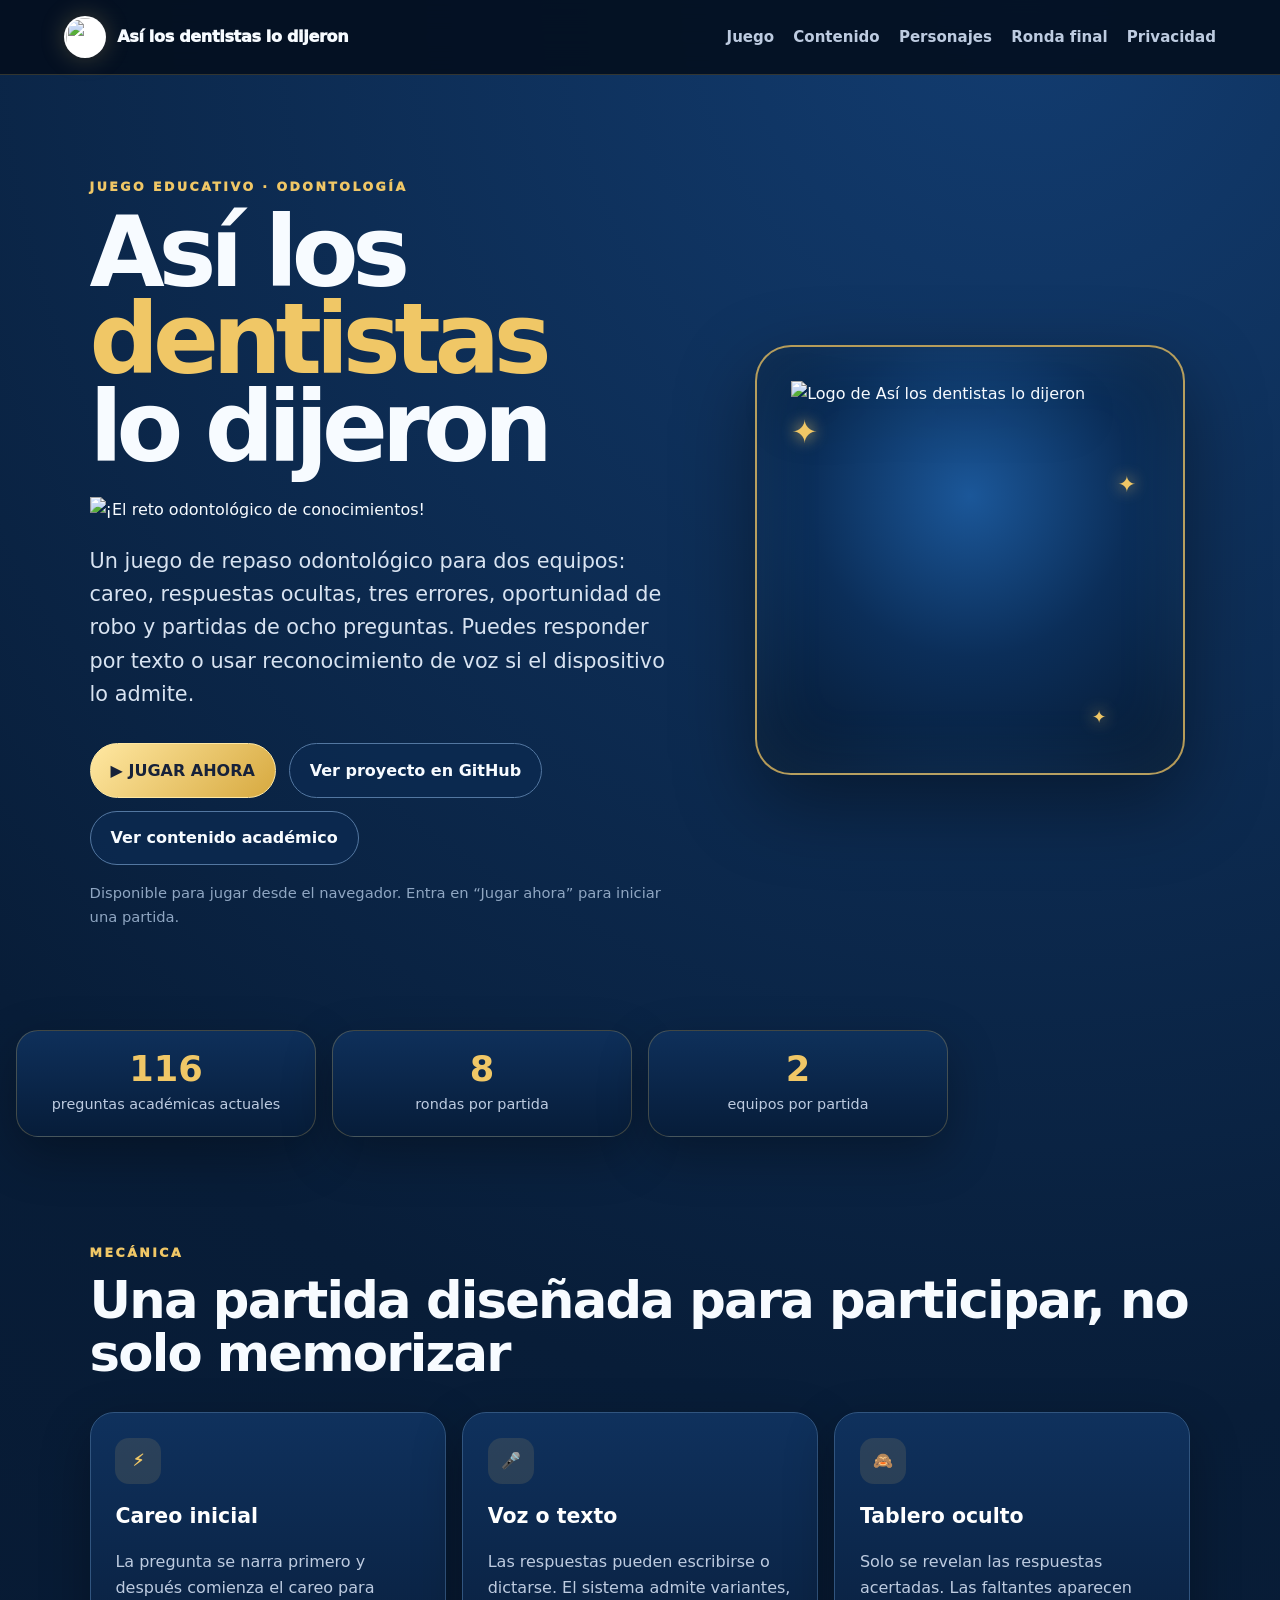
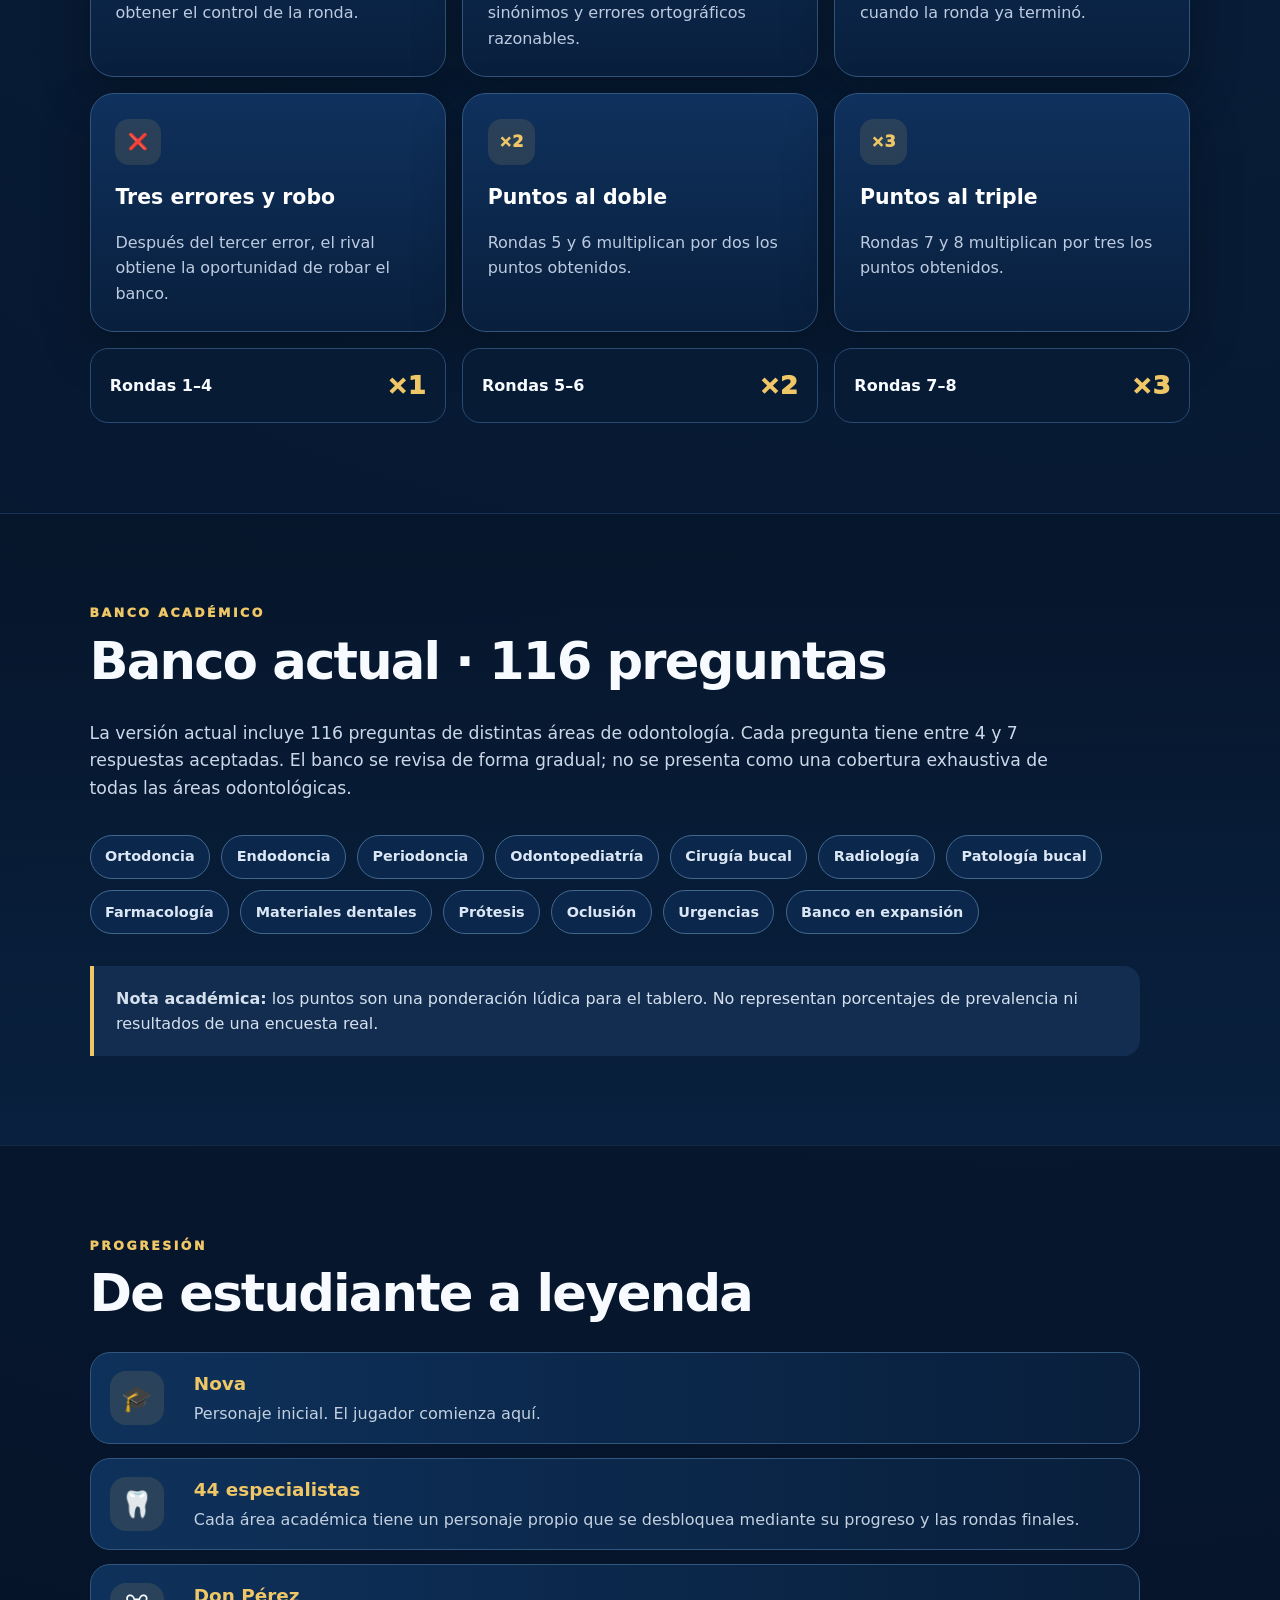
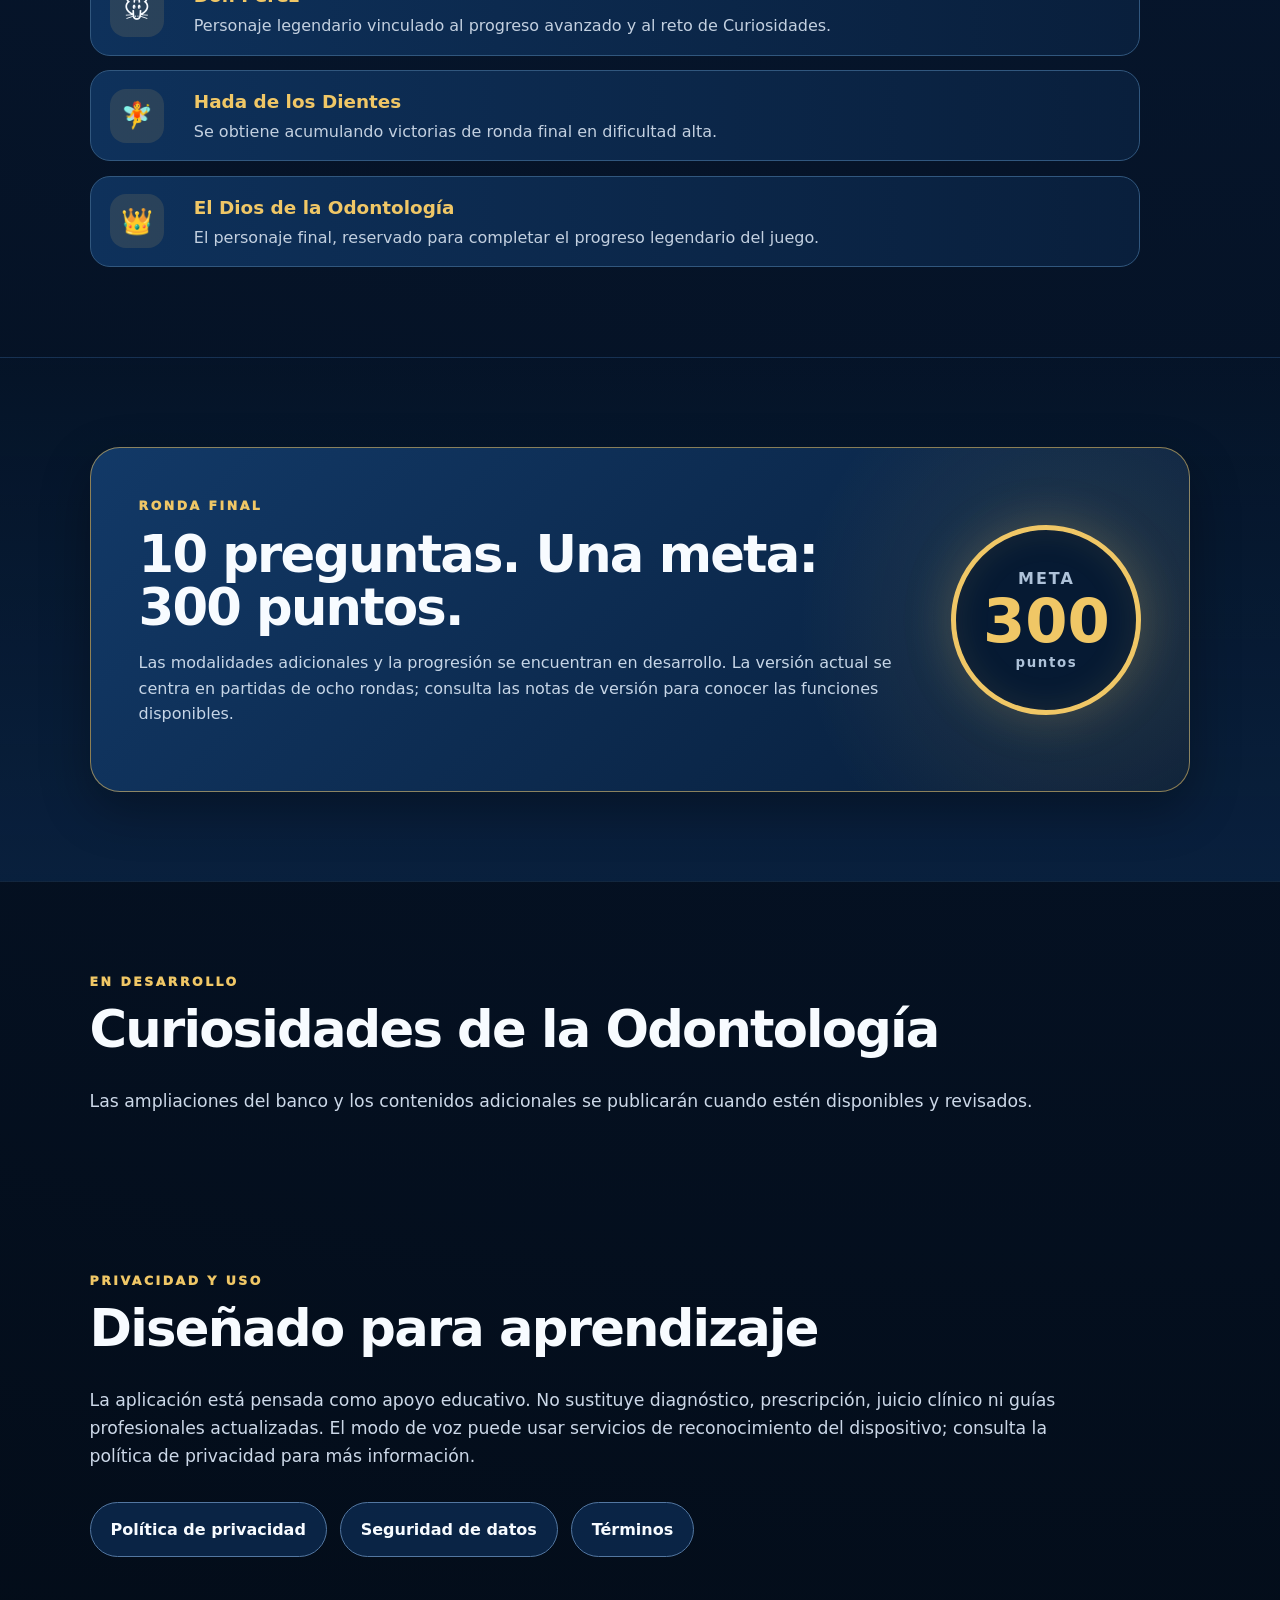
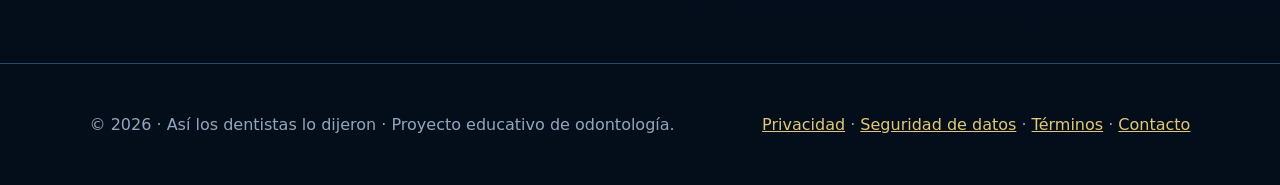
==== commit 8c1c022b: "Fix literal newline in landing page actions" ====
--- a/docs/index.html
+++ b/docs/index.html
@@ -29,7 +29,8 @@
       <img class="site-slogan" src="game/slogan_tucan.png" alt="¡El reto odontológico de conocimientos!">
       <p class="lead">Un juego de repaso odontológico para dos equipos: careo, respuestas ocultas, tres errores, oportunidad de robo y partidas de ocho preguntas. Puedes responder por texto o usar reconocimiento de voz si el dispositivo lo admite.</p>
       <div class="actions">
-        <a class="button primary" href="game/">▶ JUGAR AHORA</a>\n        <a class="button" href="https://github.com/yomismtz/100-dentistas-dijeron">Ver proyecto en GitHub</a>
+        <a class="button primary" href="game/">▶ JUGAR AHORA</a>
+        <a class="button" href="https://github.com/yomismtz/100-dentistas-dijeron">Ver proyecto en GitHub</a>
         <a class="button" href="#contenido">Ver contenido académico</a>
       </div>
       <p class="status">Disponible para jugar desde el navegador. Entra en “Jugar ahora” para iniciar una partida.</p>
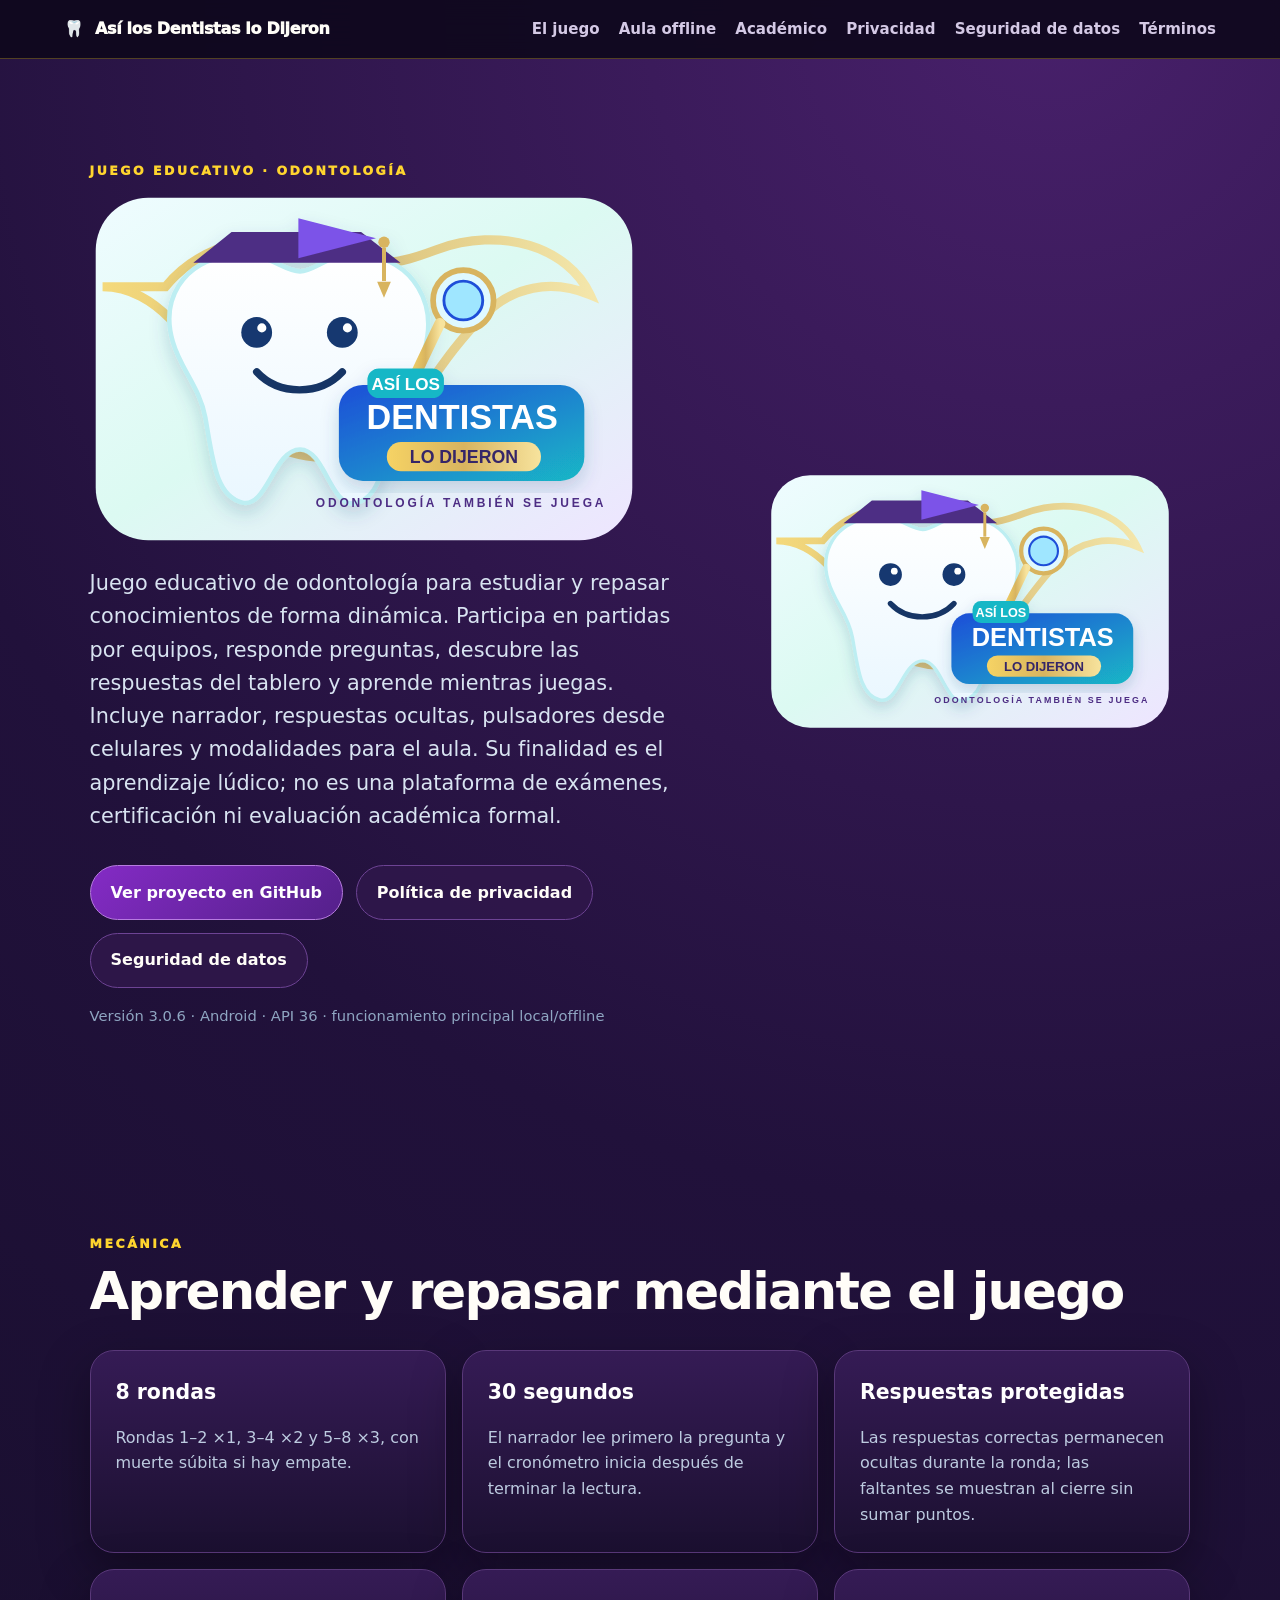
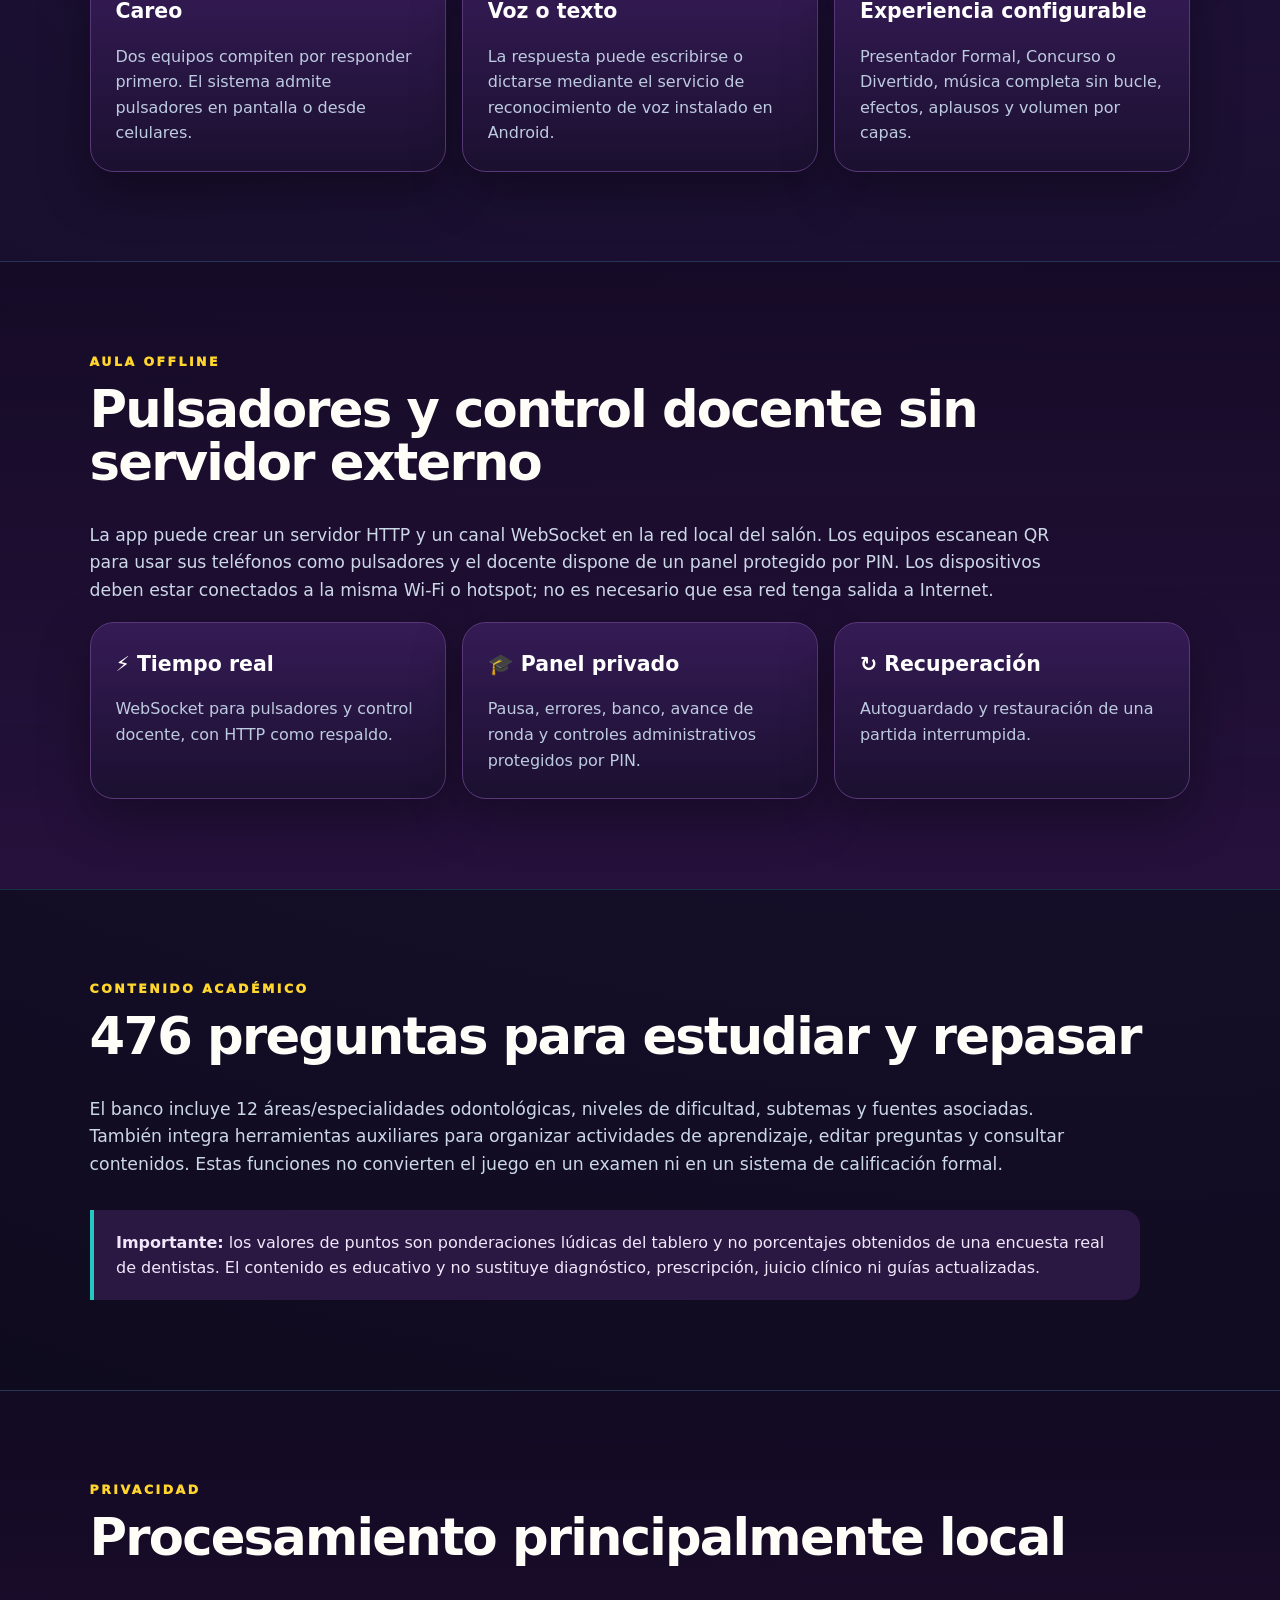
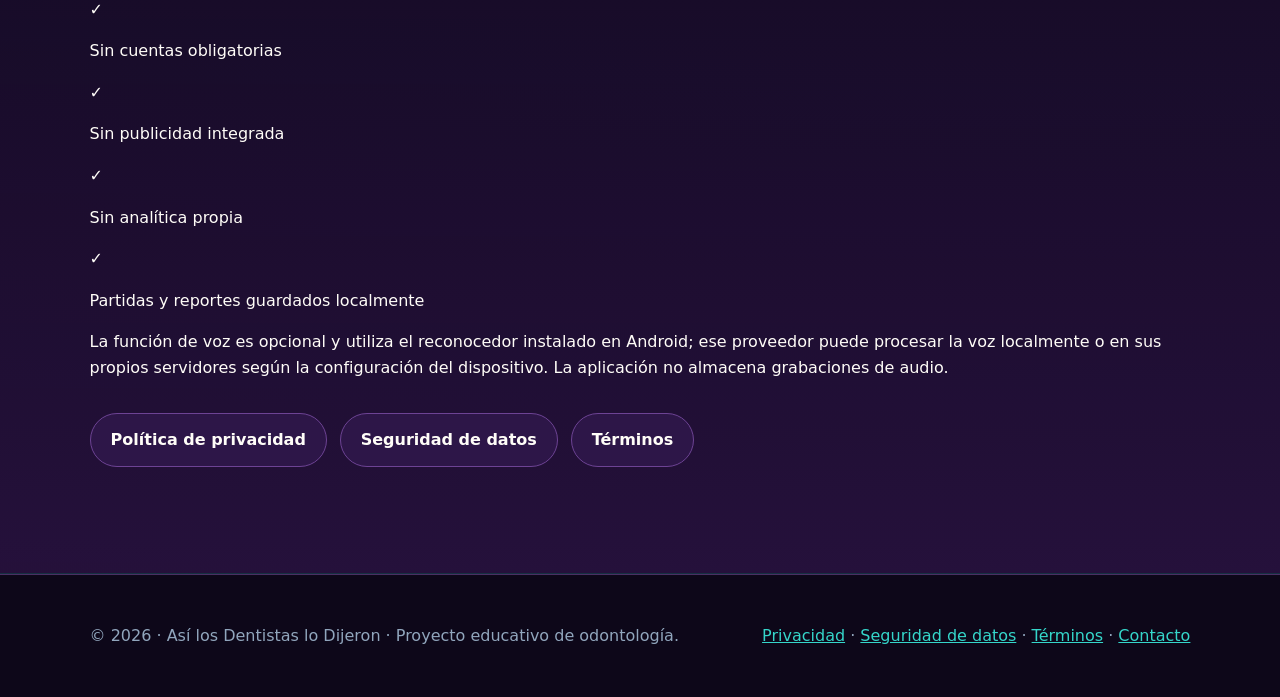
==== commit e855a8b6: "docs: position site as educational dentistry game" ====
--- a/docs/index.html
+++ b/docs/index.html
@@ -3,126 +3,88 @@
 <head>
   <meta charset="utf-8">
   <meta name="viewport" content="width=device-width,initial-scale=1">
-  <meta name="theme-color" content="#071a33">
-  <meta name="description" content="Así los dentistas lo dijeron: juego educativo de odontología con 116 preguntas, partidas de ocho rondas, careo y respuestas por texto o voz.">
-  <title>Así los dentistas lo dijeron · Juego educativo de odontología</title>
+  <meta name="theme-color" content="#F7FBFF">
+  <meta name="description" content="Así los Dentistas lo Dijeron es un juego educativo de odontología para estudiar y repasar conocimientos mediante dinámicas de concurso, en solitario o en equipo. No es una plataforma de exámenes ni de evaluación académica formal.">
+  <title>Así los Dentistas lo Dijeron · Juego educativo de odontología</title>
   <link rel="stylesheet" href="styles.css">
-  <link rel="icon" type="image/png" href="game/icono_tucan.png">
+  <link rel="icon" href="brand_logo.svg">
 </head>
 <body>
 <header class="nav">
-  <a class="brand" href="./"><img class="brand-mark-image" src="game/icono_tucan.png" alt=""><span>Así los dentistas lo dijeron</span></a>
-  <nav aria-label="Navegación principal">
-    <a href="#juego">Juego</a>
-    <a href="#contenido">Contenido</a>
-    <a href="#personajes">Personajes</a>
-    <a href="#final">Ronda final</a>
+  <a class="brand" href="./">🦷 <span>Así los Dentistas lo Dijeron</span></a>
+  <nav>
+    <a href="#juego">El juego</a>
+    <a href="#aula">Aula offline</a>
+    <a href="#academico">Académico</a>
     <a href="privacy.html">Privacidad</a>
+    <a href="data-safety.html">Seguridad de datos</a>
+    <a href="terms.html">Términos</a>
   </nav>
 </header>
-
 <main>
   <section class="hero">
     <div class="hero-copy">
       <p class="eyebrow">JUEGO EDUCATIVO · ODONTOLOGÍA</p>
-      <h1>Así los <span>dentistas</span><br>lo dijeron</h1>
-      <img class="site-slogan" src="game/slogan_tucan.png" alt="¡El reto odontológico de conocimientos!">
-      <p class="lead">Un juego de repaso odontológico para dos equipos: careo, respuestas ocultas, tres errores, oportunidad de robo y partidas de ocho preguntas. Puedes responder por texto o usar reconocimiento de voz si el dispositivo lo admite.</p>
+      <img src="brand_logo.svg" alt="Así los Dentistas lo Dijeron" style="width:min(560px,92%);height:auto;display:block;margin:0 0 1rem">
+      <p class="lead">Juego educativo de odontología para estudiar y repasar conocimientos de forma dinámica. Participa en partidas por equipos, responde preguntas, descubre las respuestas del tablero y aprende mientras juegas. Incluye narrador, respuestas ocultas, pulsadores desde celulares y modalidades para el aula. Su finalidad es el aprendizaje lúdico; no es una plataforma de exámenes, certificación ni evaluación académica formal.</p>
       <div class="actions">
-        <a class="button primary" href="game/">▶ JUGAR AHORA</a>
-        <a class="button" href="https://github.com/yomismtz/100-dentistas-dijeron">Ver proyecto en GitHub</a>
-        <a class="button" href="#contenido">Ver contenido académico</a>
+        <a class="button primary" href="https://github.com/yomismtz/100-dentistas-dijeron">Ver proyecto en GitHub</a>
+        <a class="button" href="privacy.html">Política de privacidad</a>
+        <a class="button" href="data-safety.html">Seguridad de datos</a>
       </div>
-      <p class="status">Disponible para jugar desde el navegador. Entra en “Jugar ahora” para iniciar una partida.</p>
+      <p class="status">Versión 3.0.6 · Android · API 36 · funcionamiento principal local/offline</p>
     </div>
-    <div class="hero-art" aria-label="Identidad visual del juego">
-      <div class="logo-shell">
-        <img src="game/logo_tucan.png" alt="Logo de Así los dentistas lo dijeron">
-        <span class="spark s1">✦</span><span class="spark s2">✦</span><span class="spark s3">✦</span>
-      </div>
+    <div class="hero-art" aria-label="Mascota del juego">
+      <img src="brand_logo.svg" alt="Identidad visual de la plataforma" style="width:min(430px,92%);height:auto">
     </div>
-  </section>
-
-  <section class="stats" aria-label="Resumen del juego">
-    <article><strong>116</strong><span>preguntas académicas actuales</span></article>
-    <article><strong>8</strong><span>rondas por partida</span></article>
-    <article><strong>2</strong><span>equipos por partida</span></article>
   </section>
 
   <section id="juego" class="section">
     <p class="eyebrow">MECÁNICA</p>
-    <h2>Una partida diseñada para participar, no solo memorizar</h2>
+    <h2>Aprender y repasar mediante el juego</h2>
     <div class="grid three">
-      <article class="card"><span class="icon">⚡</span><strong>Careo inicial</strong><p>La pregunta se narra primero y después comienza el careo para obtener el control de la ronda.</p></article>
-      <article class="card"><span class="icon">🎤</span><strong>Voz o texto</strong><p>Las respuestas pueden escribirse o dictarse. El sistema admite variantes, sinónimos y errores ortográficos razonables.</p></article>
-      <article class="card"><span class="icon">🙈</span><strong>Tablero oculto</strong><p>Solo se revelan las respuestas acertadas. Las faltantes aparecen cuando la ronda ya terminó.</p></article>
-      <article class="card"><span class="icon">❌</span><strong>Tres errores y robo</strong><p>Después del tercer error, el rival obtiene la oportunidad de robar el banco.</p></article>
-      <article class="card"><span class="icon">×2</span><strong>Puntos al doble</strong><p>Rondas 5 y 6 multiplican por dos los puntos obtenidos.</p></article>
-      <article class="card"><span class="icon">×3</span><strong>Puntos al triple</strong><p>Rondas 7 y 8 multiplican por tres los puntos obtenidos.</p></article>
-    </div>
-    <div class="rounds">
-      <div><b>Rondas 1–4</b><span>×1</span></div>
-      <div><b>Rondas 5–6</b><span>×2</span></div>
-      <div><b>Rondas 7–8</b><span>×3</span></div>
+      <article class="card"><strong>8 rondas</strong><p>Rondas 1–2 ×1, 3–4 ×2 y 5–8 ×3, con muerte súbita si hay empate.</p></article>
+      <article class="card"><strong>30 segundos</strong><p>El narrador lee primero la pregunta y el cronómetro inicia después de terminar la lectura.</p></article>
+      <article class="card"><strong>Respuestas protegidas</strong><p>Las respuestas correctas permanecen ocultas durante la ronda; las faltantes se muestran al cierre sin sumar puntos.</p></article>
+      <article class="card"><strong>Careo</strong><p>Dos equipos compiten por responder primero. El sistema admite pulsadores en pantalla o desde celulares.</p></article>
+      <article class="card"><strong>Voz o texto</strong><p>La respuesta puede escribirse o dictarse mediante el servicio de reconocimiento de voz instalado en Android.</p></article>
+      <article class="card"><strong>Experiencia configurable</strong><p>Presentador Formal, Concurso o Divertido, música completa sin bucle, efectos, aplausos y volumen por capas.</p></article>
     </div>
   </section>
 
-  <section id="contenido" class="section alt">
-    <p class="eyebrow">BANCO ACADÉMICO</p>
-    <h2>Banco actual · 116 preguntas</h2>
-    <p class="wide">La versión actual incluye 116 preguntas de distintas áreas de odontología. Cada pregunta tiene entre 4 y 7 respuestas aceptadas. El banco se revisa de forma gradual; no se presenta como una cobertura exhaustiva de todas las áreas odontológicas.</p>
-    <div class="content-pills">
-      <span>Ortodoncia</span><span>Endodoncia</span><span>Periodoncia</span><span>Odontopediatría</span>
-      <span>Cirugía bucal</span><span>Radiología</span><span>Patología bucal</span><span>Farmacología</span>
-      <span>Materiales dentales</span><span>Prótesis</span><span>Oclusión</span><span>Urgencias</span>
-      <span>Banco en expansión</span>
-    </div>
-    <div class="notice"><strong>Nota académica:</strong> los puntos son una ponderación lúdica para el tablero. No representan porcentajes de prevalencia ni resultados de una encuesta real.</div>
-  </section>
-
-  <section id="personajes" class="section">
-    <p class="eyebrow">PROGRESIÓN</p>
-    <h2>De estudiante a leyenda</h2>
-    <div class="progress-path">
-      <article><span>🎓</span><div><strong>Nova</strong><p>Personaje inicial. El jugador comienza aquí.</p></div></article>
-      <article><span>🦷</span><div><strong>44 especialistas</strong><p>Cada área académica tiene un personaje propio que se desbloquea mediante su progreso y las rondas finales.</p></div></article>
-      <article><span>🐭</span><div><strong>Don Pérez</strong><p>Personaje legendario vinculado al progreso avanzado y al reto de Curiosidades.</p></div></article>
-      <article><span>🧚</span><div><strong>Hada de los Dientes</strong><p>Se obtiene acumulando victorias de ronda final en dificultad alta.</p></div></article>
-      <article><span>👑</span><div><strong>El Dios de la Odontología</strong><p>El personaje final, reservado para completar el progreso legendario del juego.</p></div></article>
+  <section id="aula" class="section alt">
+    <p class="eyebrow">AULA OFFLINE</p>
+    <h2>Pulsadores y control docente sin servidor externo</h2>
+    <p class="wide">La app puede crear un servidor HTTP y un canal WebSocket en la red local del salón. Los equipos escanean QR para usar sus teléfonos como pulsadores y el docente dispone de un panel protegido por PIN. Los dispositivos deben estar conectados a la misma Wi‑Fi o hotspot; no es necesario que esa red tenga salida a Internet.</p>
+    <div class="grid three">
+      <article class="card"><strong>⚡ Tiempo real</strong><p>WebSocket para pulsadores y control docente, con HTTP como respaldo.</p></article>
+      <article class="card"><strong>🎓 Panel privado</strong><p>Pausa, errores, banco, avance de ronda y controles administrativos protegidos por PIN.</p></article>
+      <article class="card"><strong>↻ Recuperación</strong><p>Autoguardado y restauración de una partida interrumpida.</p></article>
     </div>
   </section>
 
-  <section id="final" class="section alt">
-    <div class="final-card">
-      <div>
-        <p class="eyebrow">RONDA FINAL</p>
-        <h2>10 preguntas. Una meta: 300 puntos.</h2>
-        <p>Las modalidades adicionales y la progresión se encuentran en desarrollo. La versión actual se centra en partidas de ocho rondas; consulta las notas de versión para conocer las funciones disponibles.</p>
-      </div>
-      <div class="score-orb"><span>META</span><strong>300</strong><small>puntos</small></div>
-    </div>
+  <section id="academico" class="section">
+    <p class="eyebrow">CONTENIDO ACADÉMICO</p>
+    <h2>476 preguntas para estudiar y repasar</h2>
+    <p class="wide">El banco incluye 12 áreas/especialidades odontológicas, niveles de dificultad, subtemas y fuentes asociadas. También integra herramientas auxiliares para organizar actividades de aprendizaje, editar preguntas y consultar contenidos. Estas funciones no convierten el juego en un examen ni en un sistema de calificación formal.</p>
+    <div class="notice"><strong>Importante:</strong> los valores de puntos son ponderaciones lúdicas del tablero y no porcentajes obtenidos de una encuesta real de dentistas. El contenido es educativo y no sustituye diagnóstico, prescripción, juicio clínico ni guías actualizadas.</div>
   </section>
 
-  <section class="section">
-    <p class="eyebrow">EN DESARROLLO</p>
-    <h2>Curiosidades de la Odontología</h2>
-    <p class="wide">Las ampliaciones del banco y los contenidos adicionales se publicarán cuando estén disponibles y revisados.</p>
-  </section>
-
-  <section class="section privacy-block">
-    <p class="eyebrow">PRIVACIDAD Y USO</p>
-    <h2>Diseñado para aprendizaje</h2>
-    <p class="wide">La aplicación está pensada como apoyo educativo. No sustituye diagnóstico, prescripción, juicio clínico ni guías profesionales actualizadas. El modo de voz puede usar servicios de reconocimiento del dispositivo; consulta la política de privacidad para más información.</p>
-    <div class="actions">
-      <a class="button" href="privacy.html">Política de privacidad</a>
-      <a class="button" href="data-safety.html">Seguridad de datos</a>
-      <a class="button" href="terms.html">Términos</a>
+  <section class="section alt">
+    <p class="eyebrow">PRIVACIDAD</p>
+    <h2>Procesamiento principalmente local</h2>
+    <div class="privacy-summary">
+      <div><span>✓</span><p>Sin cuentas obligatorias</p></div>
+      <div><span>✓</span><p>Sin publicidad integrada</p></div>
+      <div><span>✓</span><p>Sin analítica propia</p></div>
+      <div><span>✓</span><p>Partidas y reportes guardados localmente</p></div>
     </div>
+    <p>La función de voz es opcional y utiliza el reconocedor instalado en Android; ese proveedor puede procesar la voz localmente o en sus propios servidores según la configuración del dispositivo. La aplicación no almacena grabaciones de audio.</p>
+    <div class="actions"><a class="button" href="privacy.html">Política de privacidad</a><a class="button" href="data-safety.html">Seguridad de datos</a><a class="button" href="terms.html">Términos</a></div>
   </section>
 </main>
-
 <footer>
-  <p>© 2026 · Así los dentistas lo dijeron · Proyecto educativo de odontología.</p>
+  <p>© 2026 · Así los Dentistas lo Dijeron · Proyecto educativo de odontología.</p>
   <p><a href="privacy.html">Privacidad</a> · <a href="data-safety.html">Seguridad de datos</a> · <a href="terms.html">Términos</a> · <a href="https://github.com/yomismtz/100-dentistas-dijeron/issues">Contacto</a></p>
 </footer>
 </body>
--- a/docs/styles.css
+++ b/docs/styles.css
@@ -3,4 +3,35 @@
   --gold2:#d7a93f;--text:#f7fbff;--muted:#bdcbe0;--line:#31557f;--sky:#64b7ff;
   --green:#69d6a0;--shadow:0 18px 50px rgba(0,0,0,.3)
 }
-*{box-sizing:border-box}html{scroll-behavior:smooth}body{margin:0;font-family:Inter,ui-sans-serif,system-ui,-apple-system,BlinkMacSystemFont,"Segoe UI",sans-serif;background:radial-gradient(circle at 80% 0,#123c70 0,#081d38 28%,var(--bg) 62%,#030c18 100%);color:var(--text);line-height:1.6}a{color:inherit}.nav{position:sticky;top:0;z-index:30;display:flex;align-items:center;justify-content:space-between;gap:1.5rem;padding:1rem clamp(1rem,5vw,5rem);background:rgba(4,15,31,.9);border-bottom:1px solid rgba(240,199,102,.2);backdrop-filter:blur(16px)}.brand{text-decoration:none;font-weight:950;display:flex;align-items:center;gap:.7rem;letter-spacing:-.02em}.brand-mark{display:grid;place-items:center;width:40px;height:40px;border-radius:50%;background:linear-gradient(135deg,var(--gold),#fff0ad);box-shadow:0 0 24px rgba(240,199,102,.25)}.brand-mark-image{width:42px;height:42px;object-fit:contain;border-radius:50%;background:#fff;padding:2px;box-shadow:0 0 24px rgba(240,199,102,.25)}.nav nav{display:flex;gap:1.2rem;align-items:center;flex-wrap:wrap}.nav nav a{text-decoration:none;color:var(--muted);font-size:.94rem;font-weight:700}.nav nav a:hover{color:var(--gold)}.hero{min-height:76vh;display:grid;grid-template-columns:minmax(0,1.15fr) minmax(280px,.85fr);align-items:center;gap:4rem;padding:clamp(3rem,8vw,7rem) clamp(1rem,7vw,7rem)}.eyebrow{margin:0 0 .7rem;color:var(--gold);font-size:.78rem;font-weight:950;letter-spacing:.2em;text-transform:uppercase}.hero h1{font-size:clamp(3.3rem,7.6vw,7.2rem);line-height:.9;letter-spacing:-.065em;margin:.25rem 0 1.6rem;max-width:900px}.hero h1 span{color:var(--gold)}.site-slogan{display:block;width:min(440px,100%);max-height:110px;object-fit:contain;object-position:left center;margin:1rem 0 1.4rem}.lead{max-width:820px;color:#d8e3f1;font-size:clamp(1.05rem,1.8vw,1.3rem)}.actions{display:flex;flex-wrap:wrap;gap:.8rem;margin:2rem 0 1rem}.button{display:inline-flex;align-items:center;justify-content:center;text-decoration:none;border:1px solid #5377a1;border-radius:999px;padding:.85rem 1.25rem;background:rgba(12,42,80,.8);font-weight:850;transition:.2s transform,.2s border-color,.2s background}.button:hover{transform:translateY(-2px);border-color:var(--gold)}.button.primary{color:#17223a;background:linear-gradient(135deg,#ffe8a2,var(--gold2));border-color:#ffe8a2}.status{color:#8fa6c2;font-size:.92rem}.hero-art{display:flex;justify-content:center}.logo-shell{position:relative;width:min(430px,80vw);aspect-ratio:1;display:grid;place-items:center;border-radius:36px;background:radial-gradient(circle at 50% 35%,#1b5799 0,#0b2e59 46%,#06172d 100%);border:2px solid rgba(240,199,102,.75);box-shadow:0 28px 80px rgba(0,0,0,.4),inset 0 0 70px rgba(100,183,255,.12)}.logo-shell img{width:84%;height:84%;object-fit:contain;filter:drop-shadow(0 18px 25px rgba(0,0,0,.35))}.spark{position:absolute;color:var(--gold);font-size:2rem;filter:drop-shadow(0 0 8px var(--gold))}.s1{left:8%;top:14%}.s2{right:11%;top:28%;font-size:1.4rem}.s3{right:18%;bottom:10%;font-size:1.1rem}.stats{max-width:1280px;margin:-1rem auto 1rem;padding:0 1rem;display:grid;grid-template-columns:repeat(4,1fr);gap:1rem}.stats article{padding:1.25rem;border:1px solid rgba(240,199,102,.25);border-radius:22px;background:linear-gradient(180deg,rgba(15,49,92,.95),rgba(7,29,57,.95));box-shadow:var(--shadow);text-align:center}.stats strong{display:block;color:var(--gold);font-size:2.2rem;line-height:1}.stats span{display:block;color:var(--muted);font-size:.9rem;margin-top:.45rem}.section{padding:clamp(4.5rem,7vw,7rem) clamp(1rem,7vw,7rem);max-width:1500px;margin:auto}.section.alt{max-width:none;background:linear-gradient(180deg,rgba(5,20,40,.72),rgba(9,34,65,.88));border-block:1px solid rgba(95,141,190,.16)}.section h2{font-size:clamp(2rem,4vw,4rem);line-height:1.04;letter-spacing:-.035em;margin:.35rem 0 2rem}.wide{max-width:1000px;color:#ccd8e8;font-size:1.08rem}.grid{display:grid;gap:1rem}.grid.three{grid-template-columns:repeat(3,minmax(0,1fr))}.card{padding:1.55rem;border:1px solid var(--line);border-radius:24px;background:linear-gradient(180deg,#0f315d,#091f3d);box-shadow:var(--shadow)}.card .icon{display:inline-grid;place-items:center;min-width:46px;height:46px;padding:0 .7rem;border-radius:14px;background:rgba(240,199,102,.12);color:var(--gold);font-weight:950;margin-bottom:1rem}.card strong{display:block;font-size:1.28rem;color:#fff}.card p{margin-bottom:0;color:#bdcbe0}.rounds{display:grid;grid-template-columns:repeat(3,1fr);gap:1rem;margin-top:1rem}.rounds div{display:flex;align-items:center;justify-content:space-between;padding:1rem 1.2rem;border-radius:18px;background:#071b35;border:1px solid #294b73}.rounds span{font-size:1.6rem;color:var(--gold);font-weight:950}.content-pills{display:flex;gap:.7rem;flex-wrap:wrap;margin:2rem 0}.content-pills span{border:1px solid #42678f;background:#0b274b;border-radius:999px;padding:.6rem .9rem;color:#dce7f5;font-weight:750;font-size:.9rem}.notice{max-width:1050px;margin:2rem 0 0;padding:1.2rem 1.4rem;border-left:4px solid var(--gold);background:#132d50;border-radius:0 16px 16px 0;color:#d5e0ed}.progress-path{display:grid;gap:.9rem;max-width:1050px}.progress-path article{display:grid;grid-template-columns:68px 1fr;gap:1rem;align-items:center;padding:1rem 1.2rem;border:1px solid #31577e;border-radius:20px;background:linear-gradient(90deg,#0e315b,#091f3c)}.progress-path article>span{display:grid;place-items:center;width:54px;height:54px;border-radius:16px;background:rgba(240,199,102,.12);font-size:1.6rem}.progress-path strong{font-size:1.15rem;color:var(--gold)}.progress-path p{margin:.15rem 0 0;color:#c3d0e0}.final-card{display:grid;grid-template-columns:1fr auto;gap:2rem;align-items:center;max-width:1120px;margin:auto;padding:clamp(1.6rem,4vw,3rem);border:1px solid rgba(240,199,102,.55);border-radius:30px;background:radial-gradient(circle at 90% 50%,rgba(240,199,102,.13),transparent 28%),linear-gradient(135deg,#123967,#071d39);box-shadow:var(--shadow)}.final-card h2{margin-bottom:1rem}.final-card p:not(.eyebrow){color:#c7d6e7;max-width:760px}.score-orb{width:190px;height:190px;border-radius:50%;display:grid;place-content:center;text-align:center;border:5px solid var(--gold);background:#061a33;box-shadow:0 0 50px rgba(240,199,102,.22),inset 0 0 35px rgba(240,199,102,.1)}.score-orb span,.score-orb small{color:#aec2d9;font-weight:800;letter-spacing:.12em}.score-orb strong{font-size:3.8rem;line-height:1;color:var(--gold)}.privacy-block{padding-top:3rem}.policy{max-width:920px;margin:auto;padding:4rem 1.2rem 7rem}.policy h1{font-size:clamp(2.6rem,6vw,5rem);line-height:1}.policy h2{margin-top:2.4rem;color:var(--gold)}.policy p,.policy li{color:#d0dceb}.policy .meta{color:#93a8c1}.policy code{background:#102b4d;padding:.15rem .4rem;border-radius:6px}.callout{padding:1rem 1.2rem;background:#102c4f;border:1px solid #42688f;border-radius:14px}footer{padding:2rem clamp(1rem,7vw,7rem);border-top:1px solid #294865;color:#91a6bd;display:flex;justify-content:space-between;gap:1rem;flex-wrap:wrap;background:#040e1b}footer a{color:#e1c879}@media(max-width:1000px){.hero{grid-template-columns:1fr}.hero-art{order:-1}.logo-shell{width:min(340px,76vw)}.grid.three{grid-template-columns:1fr 1fr}.nav nav{display:none}.stats{grid-template-columns:1fr 1fr}}@media(max-width:650px){.hero{padding-top:2rem;gap:2rem}.hero h1{font-size:clamp(3rem,16vw,5.5rem)}.grid.three,.rounds,.stats{grid-template-columns:1fr}.final-card{grid-template-columns:1fr}.score-orb{width:150px;height:150px;margin:auto}.score-orb strong{font-size:3rem}.brand span:last-child{font-size:.9rem}.progress-path article{grid-template-columns:54px 1fr;padding:.9rem}.progress-path article>span{width:44px;height:44px}.section{padding-inline:1rem}}+*{box-sizing:border-box}html{scroll-behavior:smooth}body{margin:0;font-family:Inter,ui-sans-serif,system-ui,-apple-system,BlinkMacSystemFont,"Segoe UI",sans-serif;background:radial-gradient(circle at 80% 0,#123c70 0,#081d38 28%,var(--bg) 62%,#030c18 100%);color:var(--text);line-height:1.6}a{color:inherit}.nav{position:sticky;top:0;z-index:30;display:flex;align-items:center;justify-content:space-between;gap:1.5rem;padding:1rem clamp(1rem,5vw,5rem);background:rgba(4,15,31,.9);border-bottom:1px solid rgba(240,199,102,.2);backdrop-filter:blur(16px)}.brand{text-decoration:none;font-weight:950;display:flex;align-items:center;gap:.7rem;letter-spacing:-.02em}.brand-mark{display:grid;place-items:center;width:40px;height:40px;border-radius:50%;background:linear-gradient(135deg,var(--gold),#fff0ad);box-shadow:0 0 24px rgba(240,199,102,.25)}.brand-mark-image{width:42px;height:42px;object-fit:contain;border-radius:50%;background:#fff;padding:2px;box-shadow:0 0 24px rgba(240,199,102,.25)}.nav nav{display:flex;gap:1.2rem;align-items:center;flex-wrap:wrap}.nav nav a{text-decoration:none;color:var(--muted);font-size:.94rem;font-weight:700}.nav nav a:hover{color:var(--gold)}.hero{min-height:76vh;display:grid;grid-template-columns:minmax(0,1.15fr) minmax(280px,.85fr);align-items:center;gap:4rem;padding:clamp(3rem,8vw,7rem) clamp(1rem,7vw,7rem)}.eyebrow{margin:0 0 .7rem;color:var(--gold);font-size:.78rem;font-weight:950;letter-spacing:.2em;text-transform:uppercase}.hero h1{font-size:clamp(3.3rem,7.6vw,7.2rem);line-height:.9;letter-spacing:-.065em;margin:.25rem 0 1.6rem;max-width:900px}.hero h1 span{color:var(--gold)}.site-slogan{display:block;width:min(440px,100%);max-height:110px;object-fit:contain;object-position:left center;margin:1rem 0 1.4rem}.lead{max-width:820px;color:#d8e3f1;font-size:clamp(1.05rem,1.8vw,1.3rem)}.actions{display:flex;flex-wrap:wrap;gap:.8rem;margin:2rem 0 1rem}.button{display:inline-flex;align-items:center;justify-content:center;text-decoration:none;border:1px solid #5377a1;border-radius:999px;padding:.85rem 1.25rem;background:rgba(12,42,80,.8);font-weight:850;transition:.2s transform,.2s border-color,.2s background}.button:hover{transform:translateY(-2px);border-color:var(--gold)}.button.primary{color:#17223a;background:linear-gradient(135deg,#ffe8a2,var(--gold2));border-color:#ffe8a2}.status{color:#8fa6c2;font-size:.92rem}.hero-art{display:flex;justify-content:center}.logo-shell{position:relative;width:min(430px,80vw);aspect-ratio:1;display:grid;place-items:center;border-radius:36px;background:radial-gradient(circle at 50% 35%,#1b5799 0,#0b2e59 46%,#06172d 100%);border:2px solid rgba(240,199,102,.75);box-shadow:0 28px 80px rgba(0,0,0,.4),inset 0 0 70px rgba(100,183,255,.12)}.logo-shell img{width:84%;height:84%;object-fit:contain;filter:drop-shadow(0 18px 25px rgba(0,0,0,.35))}.spark{position:absolute;color:var(--gold);font-size:2rem;filter:drop-shadow(0 0 8px var(--gold))}.s1{left:8%;top:14%}.s2{right:11%;top:28%;font-size:1.4rem}.s3{right:18%;bottom:10%;font-size:1.1rem}.stats{max-width:1280px;margin:-1rem auto 1rem;padding:0 1rem;display:grid;grid-template-columns:repeat(4,1fr);gap:1rem}.stats article{padding:1.25rem;border:1px solid rgba(240,199,102,.25);border-radius:22px;background:linear-gradient(180deg,rgba(15,49,92,.95),rgba(7,29,57,.95));box-shadow:var(--shadow);text-align:center}.stats strong{display:block;color:var(--gold);font-size:2.2rem;line-height:1}.stats span{display:block;color:var(--muted);font-size:.9rem;margin-top:.45rem}.section{padding:clamp(4.5rem,7vw,7rem) clamp(1rem,7vw,7rem);max-width:1500px;margin:auto}.section.alt{max-width:none;background:linear-gradient(180deg,rgba(5,20,40,.72),rgba(9,34,65,.88));border-block:1px solid rgba(95,141,190,.16)}.section h2{font-size:clamp(2rem,4vw,4rem);line-height:1.04;letter-spacing:-.035em;margin:.35rem 0 2rem}.wide{max-width:1000px;color:#ccd8e8;font-size:1.08rem}.grid{display:grid;gap:1rem}.grid.three{grid-template-columns:repeat(3,minmax(0,1fr))}.card{padding:1.55rem;border:1px solid var(--line);border-radius:24px;background:linear-gradient(180deg,#0f315d,#091f3d);box-shadow:var(--shadow)}.card .icon{display:inline-grid;place-items:center;min-width:46px;height:46px;padding:0 .7rem;border-radius:14px;background:rgba(240,199,102,.12);color:var(--gold);font-weight:950;margin-bottom:1rem}.card strong{display:block;font-size:1.28rem;color:#fff}.card p{margin-bottom:0;color:#bdcbe0}.rounds{display:grid;grid-template-columns:repeat(3,1fr);gap:1rem;margin-top:1rem}.rounds div{display:flex;align-items:center;justify-content:space-between;padding:1rem 1.2rem;border-radius:18px;background:#071b35;border:1px solid #294b73}.rounds span{font-size:1.6rem;color:var(--gold);font-weight:950}.content-pills{display:flex;gap:.7rem;flex-wrap:wrap;margin:2rem 0}.content-pills span{border:1px solid #42678f;background:#0b274b;border-radius:999px;padding:.6rem .9rem;color:#dce7f5;font-weight:750;font-size:.9rem}.notice{max-width:1050px;margin:2rem 0 0;padding:1.2rem 1.4rem;border-left:4px solid var(--gold);background:#132d50;border-radius:0 16px 16px 0;color:#d5e0ed}.progress-path{display:grid;gap:.9rem;max-width:1050px}.progress-path article{display:grid;grid-template-columns:68px 1fr;gap:1rem;align-items:center;padding:1rem 1.2rem;border:1px solid #31577e;border-radius:20px;background:linear-gradient(90deg,#0e315b,#091f3c)}.progress-path article>span{display:grid;place-items:center;width:54px;height:54px;border-radius:16px;background:rgba(240,199,102,.12);font-size:1.6rem}.progress-path strong{font-size:1.15rem;color:var(--gold)}.progress-path p{margin:.15rem 0 0;color:#c3d0e0}.final-card{display:grid;grid-template-columns:1fr auto;gap:2rem;align-items:center;max-width:1120px;margin:auto;padding:clamp(1.6rem,4vw,3rem);border:1px solid rgba(240,199,102,.55);border-radius:30px;background:radial-gradient(circle at 90% 50%,rgba(240,199,102,.13),transparent 28%),linear-gradient(135deg,#123967,#071d39);box-shadow:var(--shadow)}.final-card h2{margin-bottom:1rem}.final-card p:not(.eyebrow){color:#c7d6e7;max-width:760px}.score-orb{width:190px;height:190px;border-radius:50%;display:grid;place-content:center;text-align:center;border:5px solid var(--gold);background:#061a33;box-shadow:0 0 50px rgba(240,199,102,.22),inset 0 0 35px rgba(240,199,102,.1)}.score-orb span,.score-orb small{color:#aec2d9;font-weight:800;letter-spacing:.12em}.score-orb strong{font-size:3.8rem;line-height:1;color:var(--gold)}.privacy-block{padding-top:3rem}.policy{max-width:920px;margin:auto;padding:4rem 1.2rem 7rem}.policy h1{font-size:clamp(2.6rem,6vw,5rem);line-height:1}.policy h2{margin-top:2.4rem;color:var(--gold)}.policy p,.policy li{color:#d0dceb}.policy .meta{color:#93a8c1}.policy code{background:#102b4d;padding:.15rem .4rem;border-radius:6px}.callout{padding:1rem 1.2rem;background:#102c4f;border:1px solid #42688f;border-radius:14px}footer{padding:2rem clamp(1rem,7vw,7rem);border-top:1px solid #294865;color:#91a6bd;display:flex;justify-content:space-between;gap:1rem;flex-wrap:wrap;background:#040e1b}footer a{color:#e1c879}@media(max-width:1000px){.hero{grid-template-columns:1fr}.hero-art{order:-1}.logo-shell{width:min(340px,76vw)}.grid.three{grid-template-columns:1fr 1fr}.nav nav{display:none}.stats{grid-template-columns:1fr 1fr}}@media(max-width:650px){.hero{padding-top:2rem;gap:2rem}.hero h1{font-size:clamp(3rem,16vw,5.5rem)}.grid.three,.rounds,.stats{grid-template-columns:1fr}.final-card{grid-template-columns:1fr}.score-orb{width:150px;height:150px;margin:auto}.score-orb strong{font-size:3rem}.brand span:last-child{font-size:.9rem}.progress-path article{grid-template-columns:54px 1fr;padding:.9rem}.progress-path article>span{width:44px;height:44px}.section{padding-inline:1rem}}
+
+/* Identidad cromática Tucán: plum, turquesa, pico amarillo/naranja */
+:root{
+ --bg:#120d24;--bg2:#21113b;--panel:#2b1747;--panel2:#351b55;
+ --gold:#ffd52e;--gold2:#ff9d00;--text:#fffdf8;--muted:#d4c9e5;
+ --line:#62418a;--sky:#24c8c0;--green:#55d6bd;
+ --purple:#7928bd;--orange:#ff8a00;
+ --shadow:0 18px 50px rgba(0,0,0,.34)
+}
+body{background:radial-gradient(circle at 82% 0,#48206b 0,#21113b 30%,var(--bg) 68%,#090611 100%)}
+.nav{background:rgba(15,8,29,.92);border-bottom-color:rgba(255,213,46,.28)}
+.brand-mark{background:linear-gradient(135deg,#ffd52e,#ff8a00)}
+.brand-mark-image{box-shadow:0 0 24px rgba(121,40,189,.35)}
+.nav nav a:hover,.hero h1 span{color:#ffd52e}
+.button{border-color:#6d4394;background:rgba(47,23,75,.88)}
+.button:hover{border-color:#24c8c0}
+.button.primary{color:#fff;background:linear-gradient(135deg,#842bc5,#54208a);border-color:#b77be0}
+.logo-shell{background:radial-gradient(circle at 50% 35%,#5a2183 0,#281344 55%,#10091f 100%);border-color:rgba(255,213,46,.85);box-shadow:0 28px 80px rgba(0,0,0,.4),inset 0 0 70px rgba(36,200,192,.15)}
+.stats article{border-color:rgba(255,213,46,.28);background:linear-gradient(180deg,rgba(57,29,87,.96),rgba(24,13,43,.97))}
+.section.alt{background:linear-gradient(180deg,rgba(20,10,36,.78),rgba(39,17,62,.92));border-color:rgba(36,200,192,.2)}
+.card{border-color:#593879;background:linear-gradient(180deg,#351b55,#1b1030)}
+.card .icon,.progress-path article>span{background:rgba(36,200,192,.14);color:#35d6ca}
+.rounds div{background:#1a102d;border-color:#553477}
+.content-pills span{border-color:#68418e;background:#2a1644;color:#f4eaff}
+.notice{border-left-color:#24c8c0;background:#2a1742;color:#f0e7fa}
+.progress-path article{border-color:#553477;background:linear-gradient(90deg,#351b55,#1b1030)}
+.progress-path strong,.policy h2{color:#ffd52e}
+.final-card{border-color:rgba(255,213,46,.6);background:radial-gradient(circle at 90% 50%,rgba(36,200,192,.15),transparent 28%),linear-gradient(135deg,#48206b,#180d2b)}
+.score-orb{border-color:#ffd52e;background:#160c28;box-shadow:0 0 50px rgba(255,213,46,.2),inset 0 0 35px rgba(121,40,189,.18)}
+footer{background:#0d0719;border-top-color:#493064}
+footer a{color:#35d6ca}
